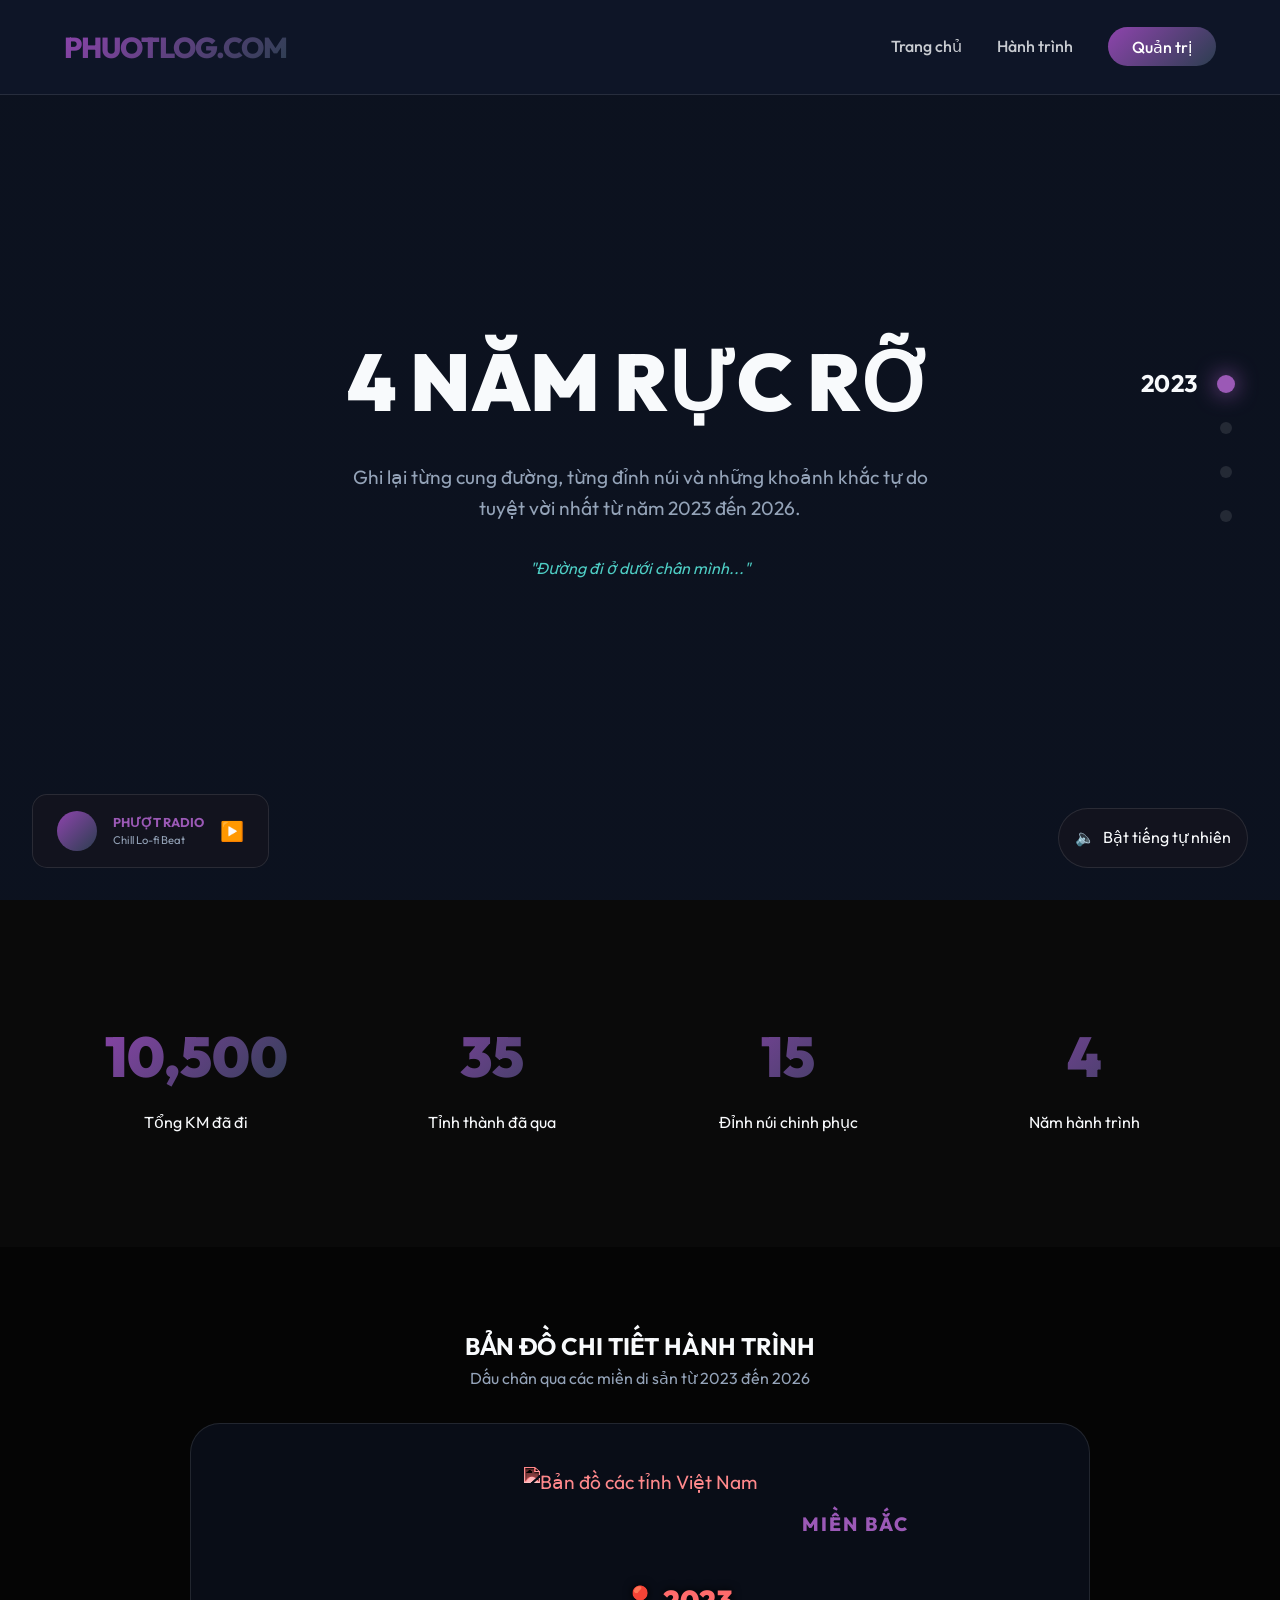
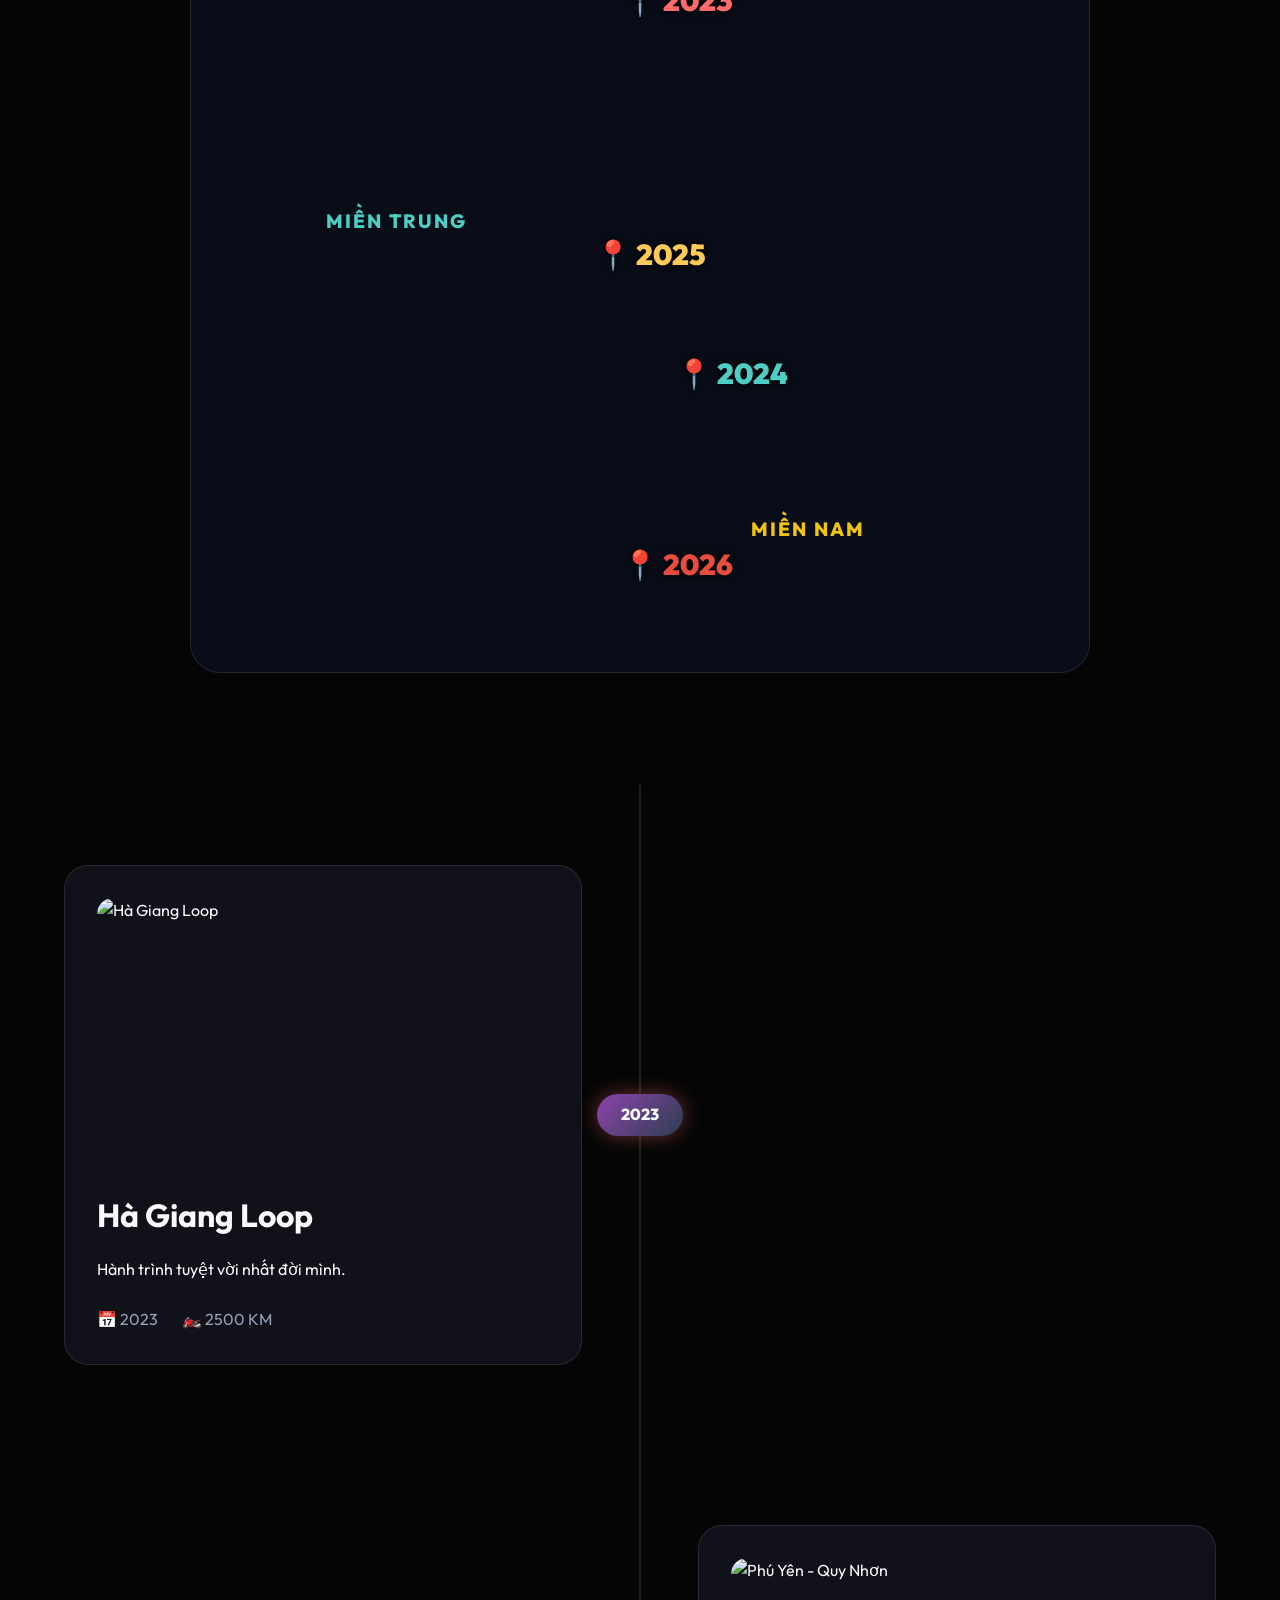
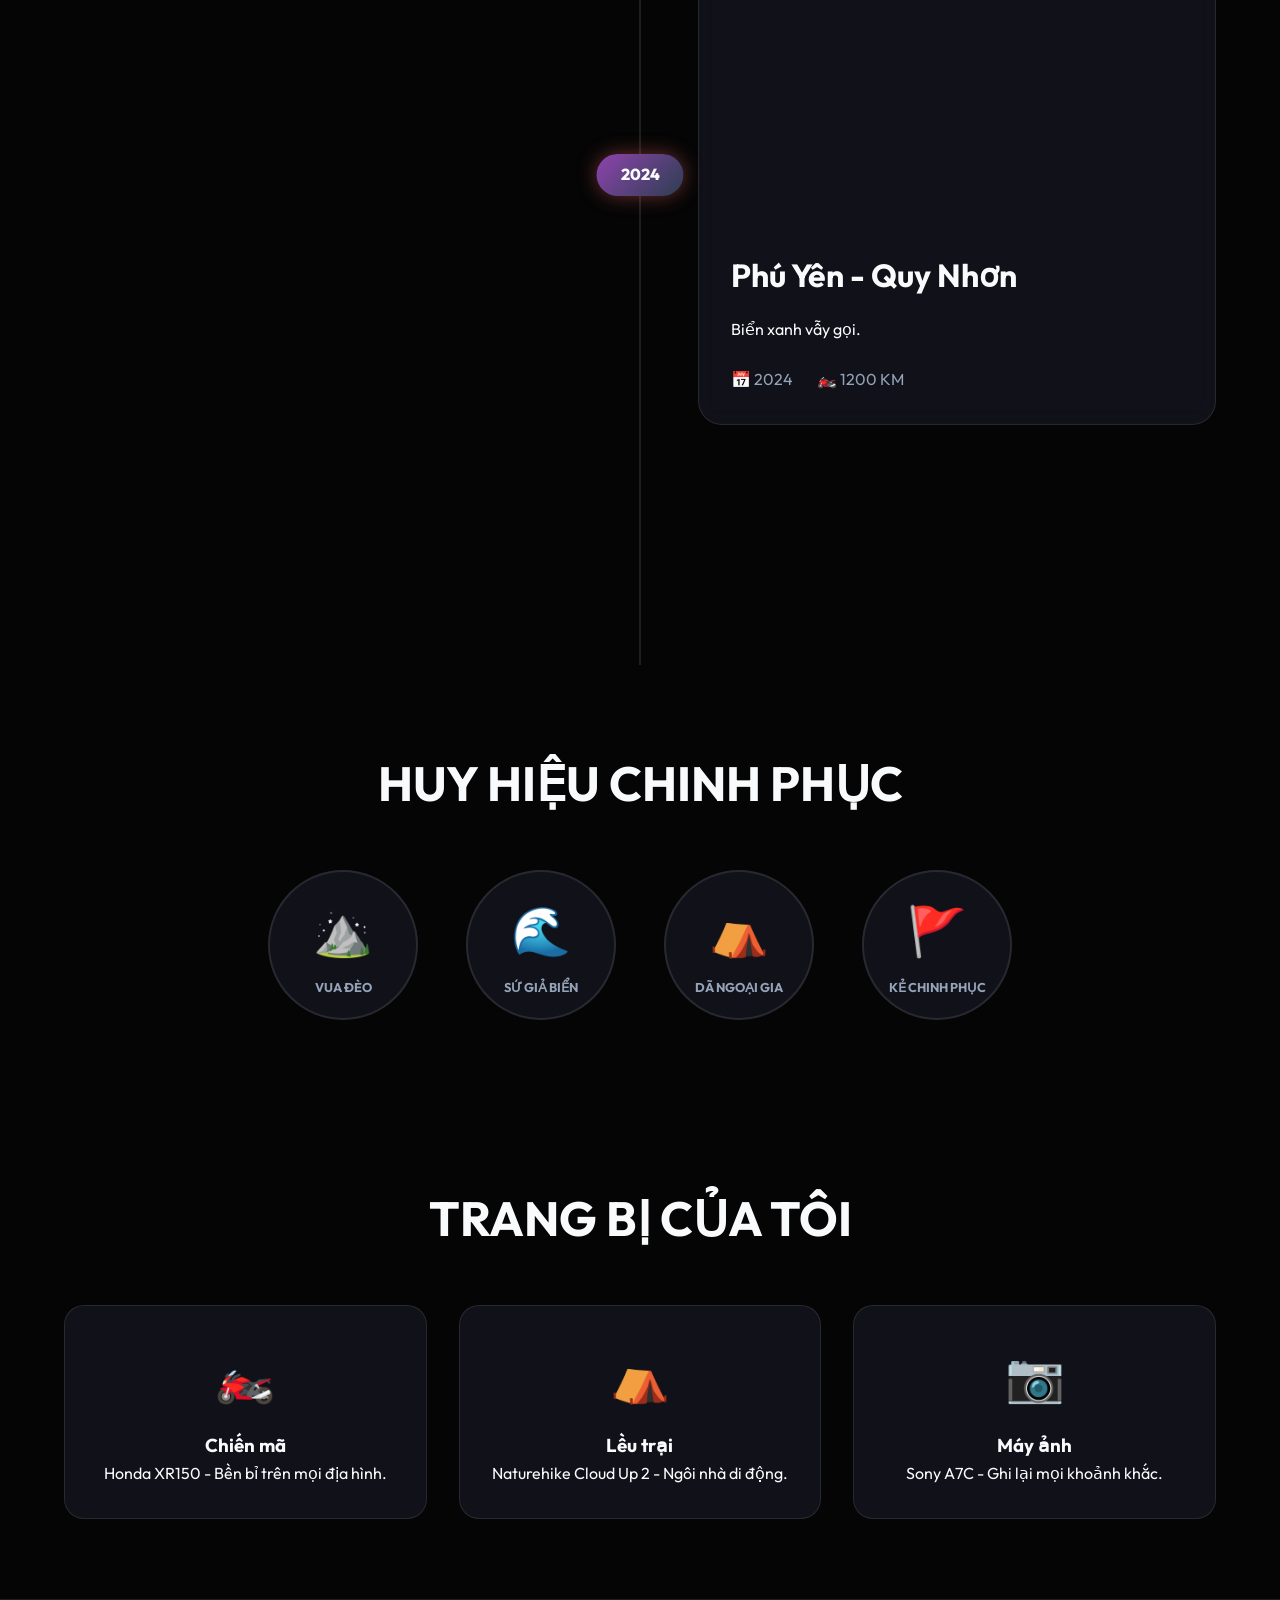
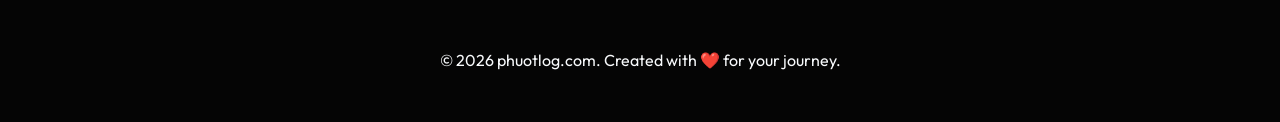
==== index.html @ 74c778be "Deploy phuotlog.com to GitHub Pages" ====
<!DOCTYPE html>
<html lang="vi">
<head>
    <meta charset="UTF-8">
    <meta name="viewport" content="width=device-width, initial-scale=1.0">
    <title>phuotlog.com | Hành Trình Tự Do</title>
    <link rel="preconnect" href="https://fonts.googleapis.com">
    <link rel="preconnect" href="https://fonts.gstatic.com" crossorigin>
    <link href="https://fonts.googleapis.com/css2?family=Outfit:wght@300;500;700;900&display=swap" rel="stylesheet">
    <link rel="stylesheet" href="style.css">
</head>
<body class="theme-day">

    <!-- Màn hình chờ khởi động -->
    <div id="loading-screen">
        <div class="loader-bike">🏍️</div>
        <div class="loading-text">ĐANG NỔ MÁY...</div>
    </div>

    <!-- Lightbox phóng to ảnh -->
    <div class="lightbox" id="lightbox">
        <img src="" alt="Full view">
    </div>

    <!-- Tên lửa về nhà -->
    <div id="scrollToTop" title="Về đầu trang">🚀</div>

    <nav>
        <div class="logo">PHUOTLOG.COM</div>
        <div class="nav-links">
            <a href="#home">Trang chủ</a>
            <a href="#timeline">Hành trình</a>
            <a href="admin.html" class="admin-btn">Quản trị</a>
        </div>
    </nav>

    <section class="hero" id="home">
        <h1>4 NĂM RỰC RỠ</h1>
        <p>Ghi lại từng cung đường, từng đỉnh núi và những khoảnh khắc tự do tuyệt vời nhất từ năm 2023 đến 2026.</p>
        <div id="typewriter"></div>
        <div id="quote-display" style="margin-top: 1rem;">"Đường đi ở dưới chân mình..."</div>
    </section>

    <!-- Thanh chỉ số năm bên cạnh -->
    <div class="year-indicator">
        <div class="year-dot active" data-year="2023" onclick="document.getElementById('year2023').scrollIntoView()"></div>
        <div class="year-dot" data-year="2024" onclick="document.getElementById('year2024').scrollIntoView()"></div>
        <div class="year-dot" data-year="2025" onclick="document.getElementById('year2025').scrollIntoView()"></div>
        <div class="year-dot" data-year="2026" onclick="document.getElementById('year2026').scrollIntoView()"></div>
    </div>

    <!-- Thống kê hành trình -->
    <section class="stats-grid">
        <div class="stat-item">
            <span class="stat-number" data-target="10500">0</span>
            <p>Tổng KM đã đi</p>
        </div>
        <div class="stat-item">
            <span class="stat-number" data-target="35">0</span>
            <p>Tỉnh thành đã qua</p>
        </div>
        <div class="stat-item">
            <span class="stat-number" data-target="15">0</span>
            <p>Đỉnh núi chinh phục</p>
        </div>
        <div class="stat-item">
            <span class="stat-number" data-target="4">0</span>
            <p>Năm hành trình</p>
        </div>
    </section>

    <section class="map-section">
        <h2>BẢN ĐỒ CHI TIẾT HÀNH TRÌNH</h2>
        <p style="color: var(--text-muted); margin-bottom: 2rem;">Dấu chân qua các miền di sản từ 2023 đến 2026</p>
        <div class="map-container" style="height: 850px; background: rgba(15, 23, 42, 0.5); display: flex; justify-content: center; align-items: center; border: 1px solid var(--glass-border); border-radius: 30px;">
            <div class="map-placeholder" style="width: 100%; height: 100%; position: relative; display: flex; justify-content: center; align-items: center;">
                <!-- Link bản đồ tĩnh cực kỳ ổn định hiển thị rõ các tỉnh -->
                <img src="https://raw.githubusercontent.com/highcharts/map-collection-dist/master/countries/vn/vn-all.svg" 
                     style="height: 90%; width: auto; filter: invert(1) brightness(1.5) sepia(1) hue-rotate(-50deg) saturate(3);" 
                     alt="Bản đồ các tỉnh Việt Nam">
                
                <!-- Nhãn vùng miền -->
                <div style="position: absolute; top: 10%; right: 20%; color: var(--primary-color); font-weight: 800; letter-spacing: 2px;">MIỀN BẮC</div>
                <div style="position: absolute; top: 45%; left: 15%; color: var(--secondary-color); font-weight: 800; letter-spacing: 2px;">MIỀN TRUNG</div>
                <div style="position: absolute; bottom: 15%; right: 25%; color: #f1c40f; font-weight: 800; letter-spacing: 2px;">MIỀN NAM</div>

                <!-- Các điểm đánh dấu hành trình (Gắn cố định lên ảnh tĩnh) -->
                <div style="position: absolute; top: 18%; left: 48%; color: #ff6b6b; font-size: 1.8rem; font-weight: 900; filter: drop-shadow(0 0 5px black);">📍 2023</div>
                <div style="position: absolute; top: 62%; left: 54%; color: #4ecdc4; font-size: 1.8rem; font-weight: 900; filter: drop-shadow(0 0 5px black);">📍 2024</div>
                <div style="position: absolute; top: 48%; left: 45%; color: #feca57; font-size: 1.8rem; font-weight: 900; filter: drop-shadow(0 0 5px black);">📍 2025</div>
                <div style="position: absolute; bottom: 10%; left: 48%; color: #e74c3c; font-size: 1.8rem; font-weight: 900; filter: drop-shadow(0 0 5px black);">📍 2026</div>
            </div>
        </div>
    </section>

    <section class="timeline-container" id="timeline">
        <!-- Dữ liệu sẽ được tự động đổ vào đây từ LocalStorage -->
    </section>

    <!-- Hệ thống huy hiệu -->
    <section class="achievements-section">
        <h2 style="font-size: 3rem;">HUY HIỆU CHINH PHỤC</h2>
        <div class="badge-grid">
            <div class="badge-item" title="Đã vượt qua đèo Mã Pí Lèng">
                <span class="badge-icon">⛰️</span>
                <span class="badge-name">VUA ĐÈO</span>
            </div>
            <div class="badge-item" title="Hơn 1000km dọc đường biển">
                <span class="badge-icon">🌊</span>
                <span class="badge-name">SỨ GIẢ BIỂN</span>
            </div>
            <div class="badge-item" title="Hơn 50 đêm ngủ lều">
                <span class="badge-icon">⛺</span>
                <span class="badge-name">DÃ NGOẠI GIA</span>
            </div>
            <div class="badge-item" title="Chinh phục 3 cực của Tổ quốc">
                <span class="badge-icon">🚩</span>
                <span class="badge-name">KẺ CHINH PHỤC</span>
            </div>
        </div>
    </section>

    <!-- Trình phát nhạc -->
    <div class="music-player">
        <div class="disc" id="musicDisc"></div>
        <div>
            <p style="font-size: 0.8rem; font-weight: 700; color: var(--primary-color);">PHƯỢT RADIO</p>
            <p id="trackName" style="font-size: 0.7rem; color: var(--text-muted);">Chill Lo-fi Beat</p>
        </div>
        <button id="playBtn" style="background: none; border: none; cursor: pointer; font-size: 1.2rem;">▶️</button>
    </div>
    <section class="gear-section">
        <h2 style="text-align: center; font-size: 3rem;">TRANG BỊ CỦA TÔI</h2>
        <div class="gear-grid">
            <div class="gear-item">
                <span class="gear-icon">🏍️</span>
                <h3>Chiến mã</h3>
                <p>Honda XR150 - Bền bỉ trên mọi địa hình.</p>
            </div>
            <div class="gear-item">
                <span class="gear-icon">⛺</span>
                <h3>Lều trại</h3>
                <p>Naturehike Cloud Up 2 - Ngôi nhà di động.</p>
            </div>
            <div class="gear-item">
                <span class="gear-icon">📷</span>
                <h3>Máy ảnh</h3>
                <p>Sony A7C - Ghi lại mọi khoảnh khắc.</p>
            </div>
        </div>
    </section>

    <div class="audio-toggle" id="audioToggle">
        <span id="audioIcon">🔈</span>
        <span id="audioText">Bật tiếng tự nhiên</span>
    </div>

    <footer style="padding: 3rem; text-align: center; border-top: 1px solid var(--glass-border);">
        <p>&copy; 2026 phuotlog.com. Created with ❤️ for your journey.</p>
    </footer>

    <script>
        document.addEventListener('DOMContentLoaded', () => {
            const timelineContainer = document.getElementById('timeline');
            const trips = JSON.parse(localStorage.getItem('myTrips')) || [
                { id: 1, name: "Hà Giang Loop", year: "2023", km: 2500, feel: "Hành trình tuyệt vời nhất đời mình.", image: "travel_2023_demo_1777135941537.png" },
                { id: 2, name: "Phú Yên - Quy Nhơn", year: "2024", km: 1200, feel: "Biển xanh vẫy gọi.", image: "travel_2024_demo_1777135960331.png" }
            ];

            // Hàm render timeline
            function renderTimeline() {
                timelineContainer.innerHTML = '';
                trips.sort((a, b) => a.year - b.year).forEach((trip, index) => {
                    const isEven = index % 2 !== 0;
                    const block = `
                        <div class="year-block" id="year${trip.year}" style="margin-bottom: 10rem; display: flex; ${isEven ? 'flex-direction: row-reverse;' : ''} align-items: center; justify-content: space-between; position: relative;">
                            <div class="year-label" style="position: absolute; left: 50%; transform: translateX(-50%); background: var(--accent-gradient); padding: 0.5rem 1.5rem; border-radius: 50px; font-weight: 800; z-index: 2; box-shadow: 0 0 20px rgba(255, 107, 107, 0.4);">${trip.year}</div>
                            <div class="content-card-wrapper">
                                <div class="content-card">
                                    <div class="card-front">
                                        <img src="${trip.image || 'https://images.unsplash.com/photo-1528127269322-539801943592?auto=format&fit=crop&w=800&q=80'}" alt="${trip.name}">
                                        <h2>${trip.name}</h2>
                                        <p>${trip.feel.substring(0, 100)}${trip.feel.length > 100 ? '...' : ''}</p>
                                        <div class="stats">
                                            <span>📅 ${trip.date || trip.year}</span>
                                            <span>🏍️ ${trip.km} KM</span>
                                        </div>
                                    </div>
                                    <div class="card-back">
                                        <h3>Kỷ Niệm ${trip.year}</h3>
                                        <p>"${trip.feel}"</p>
                                        <button class="admin-btn" style="margin-top: 1rem;" onclick="event.stopPropagation(); createHeart(event)">❤️ Thả tim</button>
                                    </div>
                                </div>
                            </div>
                            <div style="width: 45%;"></div>
                        </div>
                    `;
                    timelineContainer.innerHTML += block;
                });
            }

            renderTimeline();
        });
    </script>
    <script src="script.js"></script>
</body>
</html>
---- style.css ----
/* Base Styles & Variables */
:root {
    /* Day Theme (Default) */
    --primary-color: #ff6b6b;
    --secondary-color: #4ecdc4;
    --dark-bg: #0f172a;
    --card-bg: rgba(30, 41, 59, 0.7);
    --text-main: #f8fafc;
    --text-muted: #94a3b8;
    --accent-gradient: linear-gradient(135deg, #ff6b6b 0%, #feca57 100%);
    --glass-border: rgba(255, 255, 255, 0.1);
    --transition: all 0.4s cubic-bezier(0.4, 0, 0.2, 1);
}

/* Loading Screen */
#loading-screen {
    position: fixed;
    inset: 0;
    background: var(--dark-bg);
    display: flex;
    flex-direction: column;
    justify-content: center;
    align-items: center;
    z-index: 9999;
    transition: opacity 1s ease;
}

.loader-bike {
    font-size: 4rem;
    animation: bikeRide 2s infinite linear;
}

.loading-text {
    margin-top: 2rem;
    font-size: 1.5rem;
    font-weight: 700;
    letter-spacing: 2px;
    background: var(--accent-gradient);
    -webkit-background-clip: text;
    -webkit-text-fill-color: transparent;
}

@keyframes bikeRide {
    0% { transform: translateX(-100px); opacity: 0; }
    50% { transform: translateX(0); opacity: 1; }
    100% { transform: translateX(100px); opacity: 0; }
}

/* Lightbox */
.lightbox {
    position: fixed;
    inset: 0;
    background: rgba(0,0,0,0.9);
    backdrop-filter: blur(15px);
    display: none;
    justify-content: center;
    align-items: center;
    z-index: 10000;
    cursor: zoom-out;
}

.lightbox img {
    max-width: 90%;
    max-height: 80%;
    border-radius: 15px;
    box-shadow: 0 0 50px rgba(0,0,0,0.5);
    animation: zoomIn 0.3s ease;
}

@keyframes zoomIn {
    from { transform: scale(0.8); opacity: 0; }
    to { transform: scale(1); opacity: 1; }
}

/* Scroll to Top Rocket */
#scrollToTop {
    position: fixed;
    bottom: 7rem;
    right: 2.3rem;
    background: var(--accent-gradient);
    width: 50px;
    height: 50px;
    border-radius: 50%;
    display: none;
    justify-content: center;
    align-items: center;
    cursor: pointer;
    z-index: 1001;
    font-size: 1.5rem;
    box-shadow: 0 5px 15px rgba(255, 107, 107, 0.4);
    transition: var(--transition);
}

#scrollToTop:hover {
    transform: translateY(-10px) scale(1.1);
}

/* Cursor Particle */
.particle {
    position: fixed;
    width: 6px;
    height: 6px;
    background: var(--primary-color);
    border-radius: 50%;
    pointer-events: none;
    z-index: 9999;
    animation: fadeOut 0.8s ease-out forwards;
}

@keyframes fadeOut {
    to { opacity: 0; transform: scale(3); }
}

/* Sunset Theme Class */
.theme-sunset {
    --primary-color: #f39c12;
    --dark-bg: #2c3e50;
    --accent-gradient: linear-gradient(135deg, #e67e22 0%, #f1c40f 100%);
}

/* Night Theme Class */
.theme-night {
    --primary-color: #9b59b6;
    --dark-bg: #050505;
    --card-bg: rgba(20, 20, 30, 0.8);
    --accent-gradient: linear-gradient(135deg, #8e44ad 0%, #2c3e50 100%);
}

* {
    margin: 0;
    padding: 0;
    box-sizing: border-box;
    font-family: 'Outfit', sans-serif;
}

body {
    background-color: var(--dark-bg);
    color: var(--text-main);
    overflow-x: hidden;
    line-height: 1.6;
}

/* Header & Nav */
nav {
    position: fixed;
    top: 0;
    width: 100%;
    padding: 1.5rem 5%;
    display: flex;
    justify-content: space-between;
    align-items: center;
    z-index: 1000;
    background: rgba(15, 23, 42, 0.8);
    backdrop-filter: blur(10px);
    border-bottom: 1px solid var(--glass-border);
}

.logo {
    font-size: 1.8rem;
    font-weight: 800;
    background: var(--accent-gradient);
    -webkit-background-clip: text;
    -webkit-text-fill-color: transparent;
    letter-spacing: -1px;
}

.nav-links a {
    color: var(--text-main);
    text-decoration: none;
    margin-left: 2rem;
    font-weight: 500;
    transition: var(--transition);
    opacity: 0.8;
}

.nav-links a:hover {
    opacity: 1;
    color: var(--primary-color);
}

.admin-btn {
    background: var(--accent-gradient);
    padding: 0.6rem 1.5rem;
    border-radius: 50px;
    color: white !important;
    opacity: 1 !important;
}

/* Hero Section */
.hero {
    height: 100vh;
    display: flex;
    flex-direction: column;
    justify-content: center;
    align-items: center;
    text-align: center;
    background: linear-gradient(rgba(15, 23, 42, 0.7), rgba(15, 23, 42, 0.7)), 
                url('travel_hero_bg_1777135924169.png');
    background-size: cover;
    background-position: center;
    background-attachment: fixed;
}

.hero h1 {
    font-size: 5rem;
    margin-bottom: 1rem;
    font-weight: 900;
    animation: fadeInUp 1s ease;
}

.hero p {
    font-size: 1.2rem;
    color: var(--text-muted);
    max-width: 600px;
    animation: fadeInUp 1s ease 0.2s backwards;
}

/* Stats Section */
.stats-grid {
    display: grid;
    grid-template-columns: repeat(auto-fit, minmax(200px, 1fr));
    gap: 2rem;
    padding: 5rem 5%;
    background: rgba(255,255,255,0.02);
}

.stat-item {
    text-align: center;
    padding: 2rem;
}

.stat-number {
    display: block;
    font-size: 3.5rem;
    font-weight: 900;
    background: var(--accent-gradient);
    -webkit-background-clip: text;
    -webkit-text-fill-color: transparent;
    margin-bottom: 0.5rem;
}

/* Map Placeholder Styling */
.map-section {
    padding: 5rem 5%;
    text-align: center;
}

.map-container {
    width: 100%;
    max-width: 900px;
    height: 500px;
    margin: 2rem auto;
    background: var(--card-bg);
    border-radius: 30px;
    border: 1px solid var(--glass-border);
    display: flex;
    align-items: center;
    justify-content: center;
    position: relative;
    overflow: hidden;
}

.map-placeholder {
    font-size: 1.2rem;
    color: var(--text-muted);
}

/* Audio Control */
.audio-toggle {
    position: fixed;
    bottom: 2rem;
    right: 2rem;
    z-index: 1001;
    background: var(--card-bg);
    border: 1px solid var(--glass-border);
    backdrop-filter: blur(10px);
    padding: 1rem;
    border-radius: 50px;
    cursor: pointer;
    display: flex;
    align-items: center;
    gap: 0.5rem;
    transition: var(--transition);
}

.audio-toggle:hover {
    border-color: var(--primary-color);
}
.timeline-container {
    padding: 5rem 5%;
    position: relative;
}

.timeline-container::before {
    content: '';
    position: absolute;
    left: 50%;
    top: 0;
    width: 2px;
    height: 100%;
    background: var(--glass-border);
    transform: translateX(-50%);
}

/* 3D Flip Card */
.content-card-wrapper {
    perspective: 1000px;
    width: 45%;
}

.content-card {
    position: relative;
    width: 100%;
    min-height: 500px;
    transition: transform 0.8s cubic-bezier(0.4, 0, 0.2, 1);
    transform-style: preserve-3d;
    cursor: pointer;
    background: none;
    border: none;
    padding: 0;
}

.content-card-wrapper:hover .content-card {
    transform: rotateY(180deg);
}

.card-front, .card-back {
    position: absolute;
    width: 100%;
    height: 100%;
    backface-visibility: hidden;
    background: var(--card-bg);
    padding: 2rem;
    border-radius: 24px;
    border: 1px solid var(--glass-border);
    backdrop-filter: blur(12px);
    display: flex;
    flex-direction: column;
}

.card-back {
    transform: rotateY(180deg);
    justify-content: center;
    align-items: center;
    text-align: center;
    background: linear-gradient(rgba(15, 23, 42, 0.9), rgba(15, 23, 42, 0.9)), var(--accent-gradient);
}

.card-back h3 {
    font-size: 2rem;
    margin-bottom: 1rem;
}

/* Side Year Indicator */
.year-indicator {
    position: fixed;
    right: 3rem;
    top: 50%;
    transform: translateY(-50%);
    display: flex;
    flex-direction: column;
    gap: 2rem;
    z-index: 100;
}

.year-dot {
    width: 12px;
    height: 12px;
    background: var(--glass-border);
    border-radius: 50%;
    position: relative;
    cursor: pointer;
    transition: var(--transition);
}

.year-dot.active {
    background: var(--primary-color);
    box-shadow: 0 0 15px var(--primary-color);
    transform: scale(1.5);
}

.year-dot::after {
    content: attr(data-year);
    position: absolute;
    right: 25px;
    top: 50%;
    transform: translateY(-50%);
    opacity: 0;
    transition: var(--transition);
    font-weight: 700;
}

.year-dot:hover::after, .year-dot.active::after {
    opacity: 1;
}

/* Gear List Section */
.gear-section {
    padding: 5rem 5%;
}

.gear-grid {
    display: grid;
    grid-template-columns: repeat(auto-fit, minmax(250px, 1fr));
    gap: 2rem;
    margin-top: 3rem;
}

.gear-item {
    background: var(--card-bg);
    padding: 2rem;
    border-radius: 20px;
    text-align: center;
    border: 1px solid var(--glass-border);
    transition: var(--transition);
}

.gear-item:hover {
    border-color: var(--secondary-color);
    transform: translateY(-5px);
}

.gear-icon {
    font-size: 3rem;
    margin-bottom: 1rem;
    display: block;
}

/* Floating Hearts */
.heart {
    position: fixed;
    font-size: 1.5rem;
    pointer-events: none;
    z-index: 2000;
    animation: heartFly 2s linear forwards;
}

@keyframes heartFly {
    0% { transform: translateY(0) scale(1); opacity: 1; }
    100% { transform: translateY(-200px) scale(0.5); opacity: 0; }
}

/* Quotes Area */
#quote-display {
    margin-top: 2rem;
    font-style: italic;
    color: var(--secondary-color);
    min-height: 1.5em;
    animation: fadeInUp 1s ease;
}

.content-card img {
    width: 100%;
    height: 300px;
    object-fit: cover;
    border-radius: 16px;
    margin-bottom: 1.5rem;
}

.content-card h2 {
    font-size: 2rem;
    margin-bottom: 1rem;
}

.stats {
    display: flex;
    gap: 1.5rem;
    margin-top: 1.5rem;
    color: var(--text-muted);
}

/* Admin Styles */
.admin-container {
    padding-top: 100px;
    max-width: 1200px;
    margin: 0 auto;
}

.form-grid {
    display: grid;
    grid-template-columns: 1fr 1fr;
    gap: 2rem;
    background: var(--card-bg);
    padding: 3rem;
    border-radius: 24px;
    margin-bottom: 3rem;
}

.input-group {
    display: flex;
    flex-direction: column;
    gap: 0.5rem;
}

input, textarea, select {
    background: rgba(255, 255, 255, 0.05);
    border: 1px solid var(--glass-border);
    padding: 1rem;
    border-radius: 12px;
    color: white;
    font-size: 1rem;
}

/* Đảm bảo các tùy chọn trong dropdown hiển thị rõ trên mọi trình duyệt */
select option {
    background-color: #1e293b;
    color: white;
}


button.submit-btn {
    grid-column: span 2;
    background: var(--accent-gradient);
    color: white;
    padding: 1rem;
    border: none;
    border-radius: 12px;
    font-weight: 700;
    cursor: pointer;
    transition: var(--transition);
}

button.submit-btn:hover {
    transform: scale(1.02);
}

/* File Upload & Preview Styles */
.file-upload-wrapper {
    position: relative;
    width: 100%;
}

.file-upload-label {
    display: flex;
    flex-direction: column;
    align-items: center;
    justify-content: center;
    padding: 2rem;
    border: 2px dashed var(--glass-border);
    border-radius: 12px;
    cursor: pointer;
    transition: var(--transition);
    background: rgba(255, 255, 255, 0.02);
}

.file-upload-label:hover {
    border-color: var(--primary-color);
    background: rgba(255, 107, 107, 0.05);
}

.file-upload-label i {
    font-size: 2rem;
    margin-bottom: 0.5rem;
}

#imagePreview {
    margin-top: 1rem;
    width: 100%;
    max-height: 200px;
    object-fit: cover;
    border-radius: 12px;
    display: none;
    border: 1px solid var(--glass-border);
}

input[type="file"] {
    display: none;
}

/* Achievements */
.achievements-section {
    padding: 5rem 5%;
    text-align: center;
}

.badge-grid {
    display: flex;
    justify-content: center;
    gap: 3rem;
    flex-wrap: wrap;
    margin-top: 3rem;
}

.badge-item {
    width: 150px;
    height: 150px;
    background: var(--card-bg);
    border-radius: 50%;
    border: 2px solid var(--glass-border);
    display: flex;
    flex-direction: column;
    justify-content: center;
    align-items: center;
    transition: var(--transition);
    position: relative;
    cursor: help;
}

.badge-item:hover {
    border-color: #f1c40f;
    box-shadow: 0 0 30px rgba(241, 196, 15, 0.3);
    transform: rotate(15deg) scale(1.1);
}

.badge-icon {
    font-size: 3rem;
    margin-bottom: 0.5rem;
}

.badge-name {
    font-size: 0.8rem;
    font-weight: 700;
    color: var(--text-muted);
}

/* Typewriter */
#typewriter {
    font-size: 1.5rem;
    color: var(--secondary-color);
    font-weight: 500;
    margin-top: 1rem;
    border-right: 3px solid var(--primary-color);
    width: fit-content;
    white-space: nowrap;
    overflow: hidden;
    animation: blink 0.7s infinite;
}

@keyframes blink {
    50% { border-color: transparent; }
}

/* Music Player */
.music-player {
    position: fixed;
    bottom: 2rem;
    left: 2rem;
    z-index: 1001;
    background: var(--card-bg);
    padding: 1rem 1.5rem;
    border-radius: 15px;
    border: 1px solid var(--glass-border);
    display: flex;
    align-items: center;
    gap: 1rem;
    backdrop-filter: blur(10px);
}

.disc {
    width: 40px;
    height: 40px;
    background: var(--accent-gradient);
    border-radius: 50%;
    animation: rotate 3s linear infinite;
    animation-play-state: paused;
}

.disc.playing {
    animation-play-state: running;
}

@keyframes rotate {
    from { transform: rotate(0deg); }
    to { transform: rotate(360deg); }
}

/* Fireworks (Easter Egg) */
.firework {
    position: fixed;
    width: 5px;
    height: 5px;
    border-radius: 50%;
    z-index: 9999;
    pointer-events: none;
    animation: explode 1s ease-out forwards;
}

@keyframes explode {
    to { transform: scale(20); opacity: 0; }
}
@keyframes fadeInUp {
    from { opacity: 0; transform: translateY(30px); }
    to { opacity: 1; transform: translateY(0); }
}

@media (max-width: 768px) {
    .timeline-container::before { left: 20px; }
    .year-block, .year-block:nth-child(even) { flex-direction: column; align-items: flex-start; padding-left: 50px; }
    .content-card { width: 100%; }
    .year-label { left: 20px; transform: none; }
    .hero h1 { font-size: 3rem; }
}
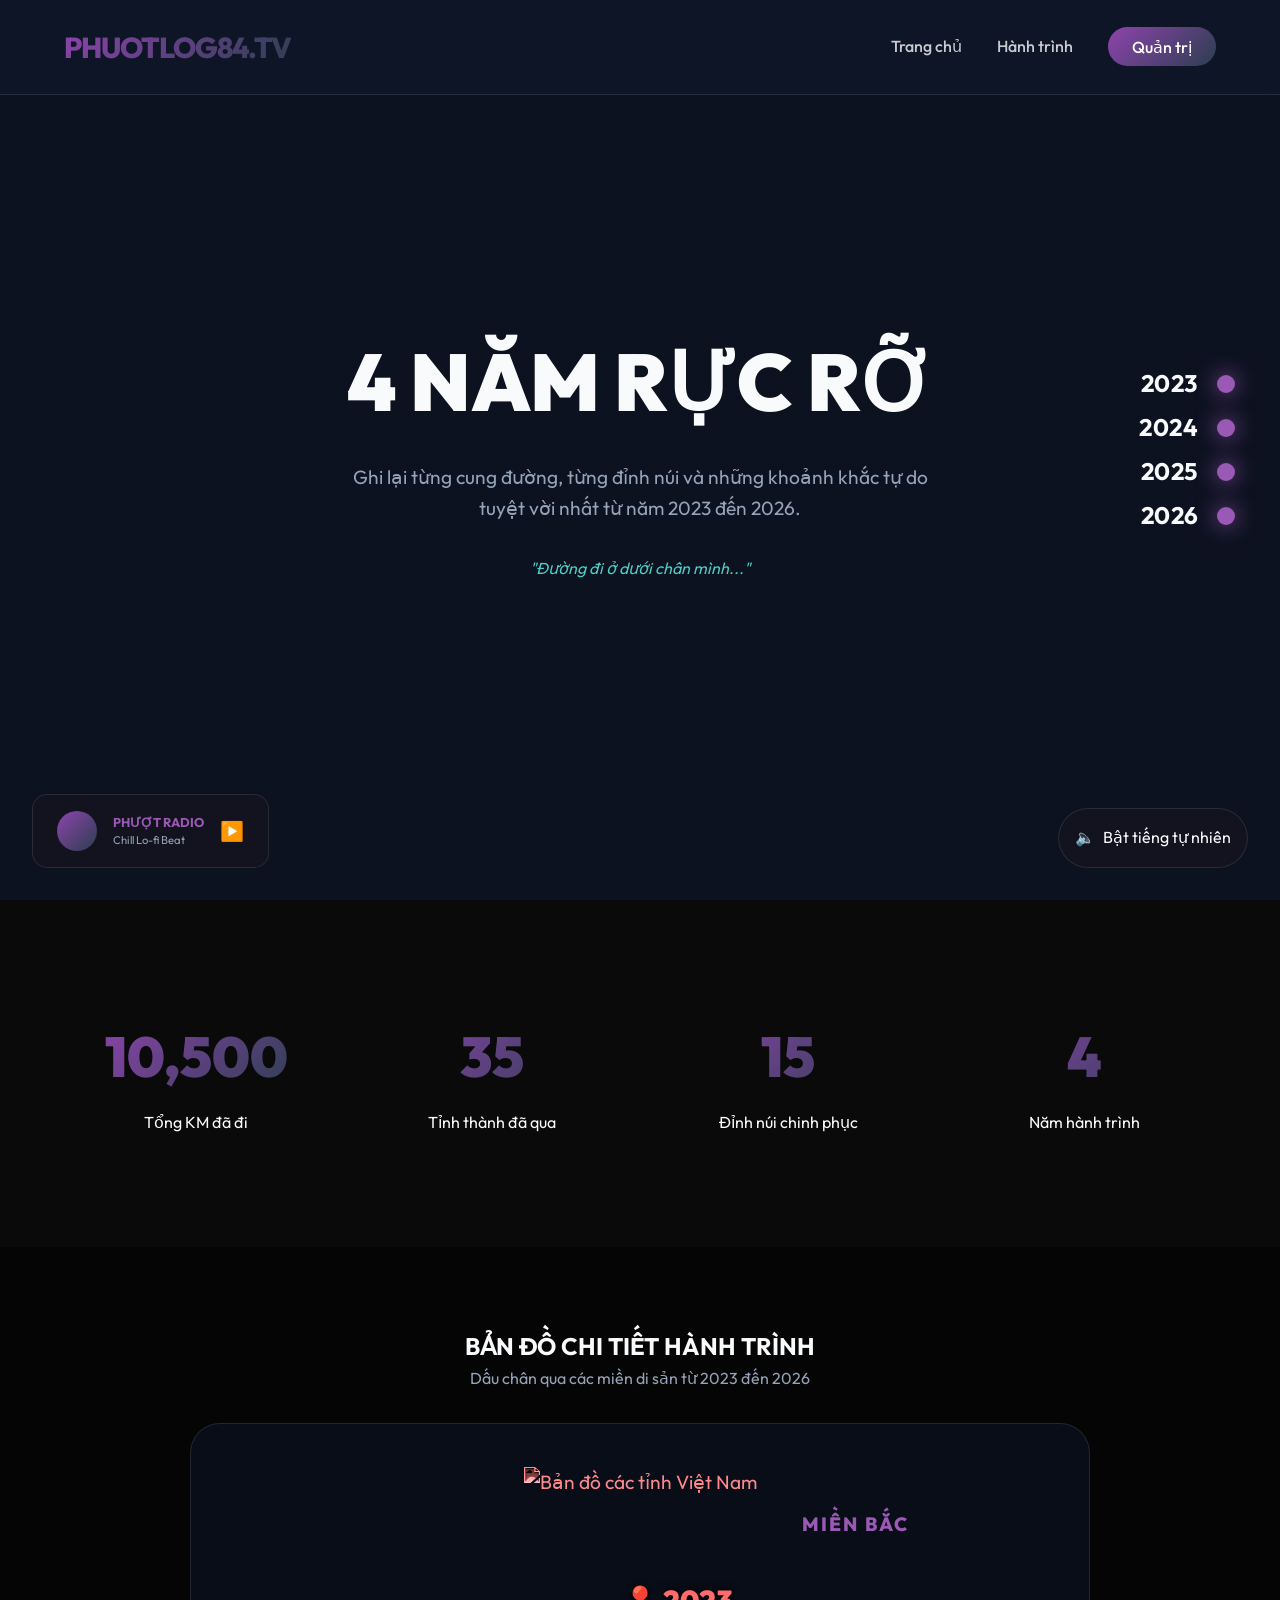
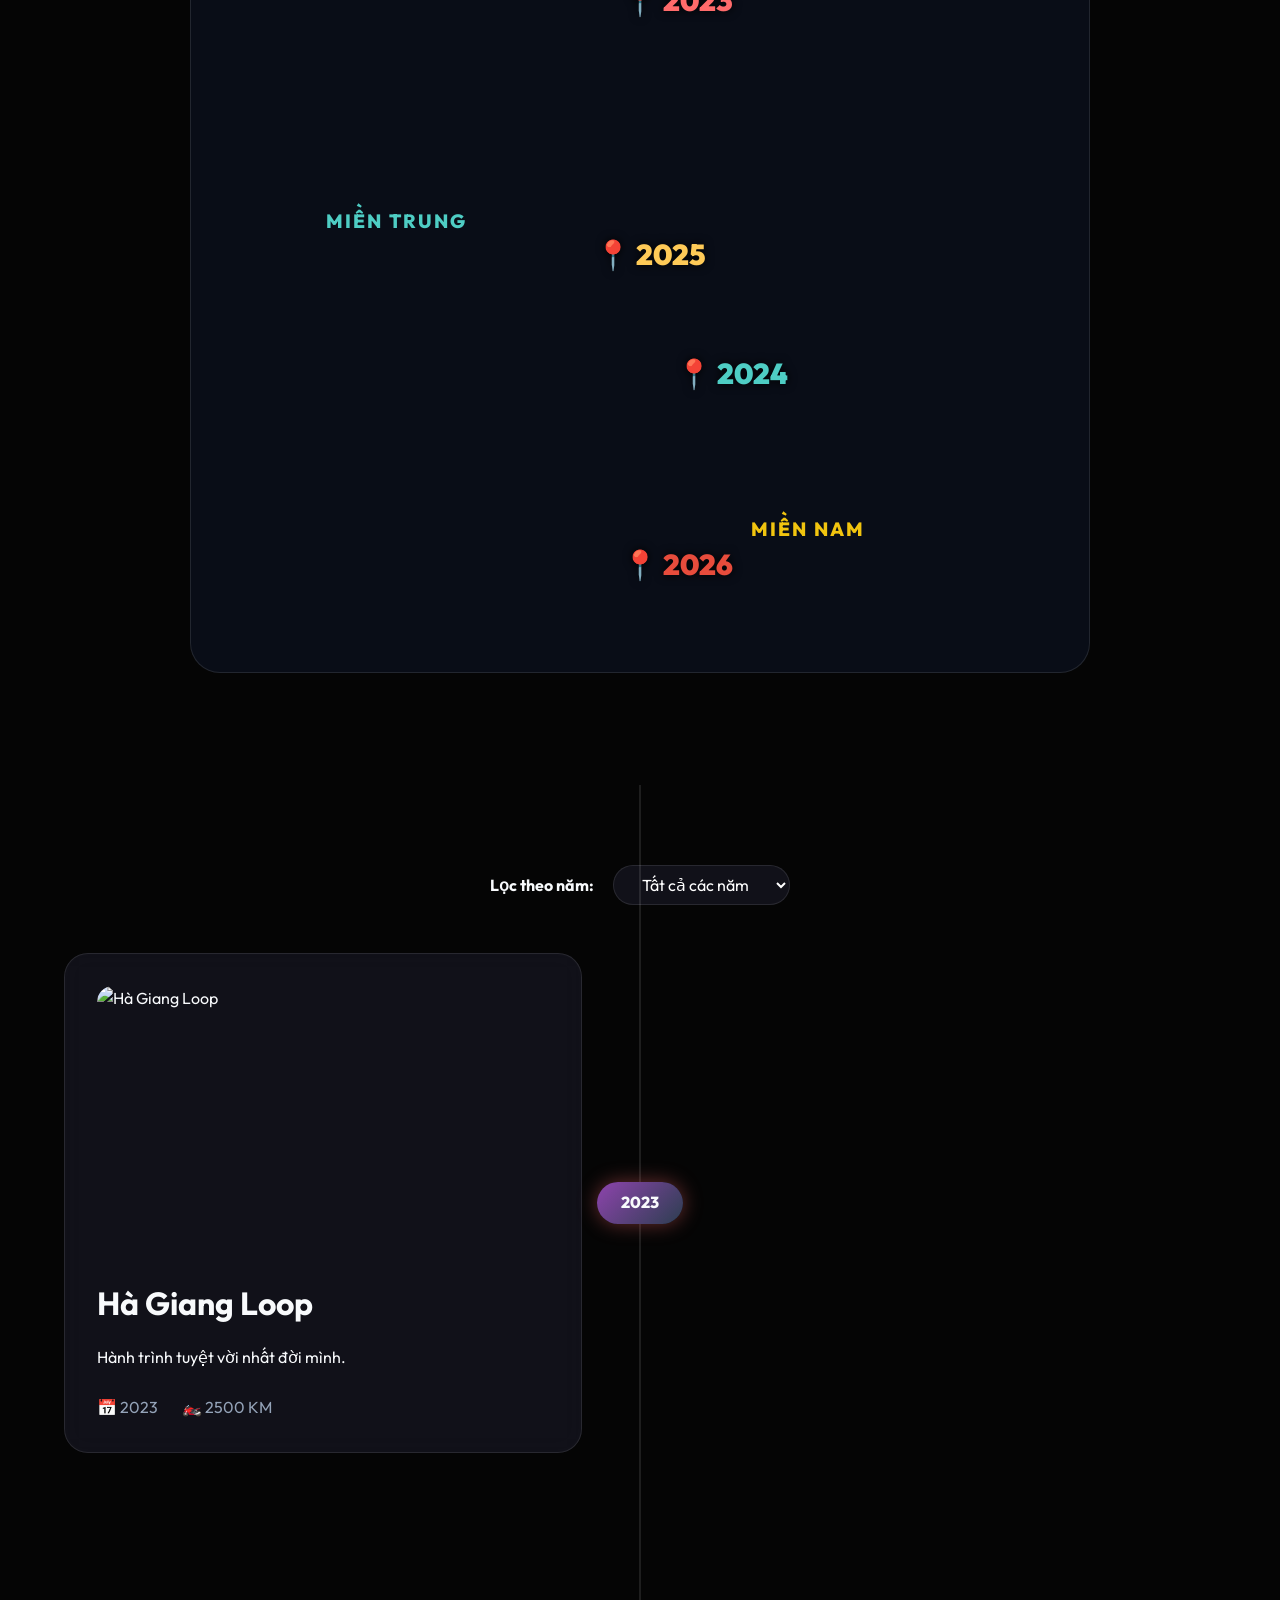
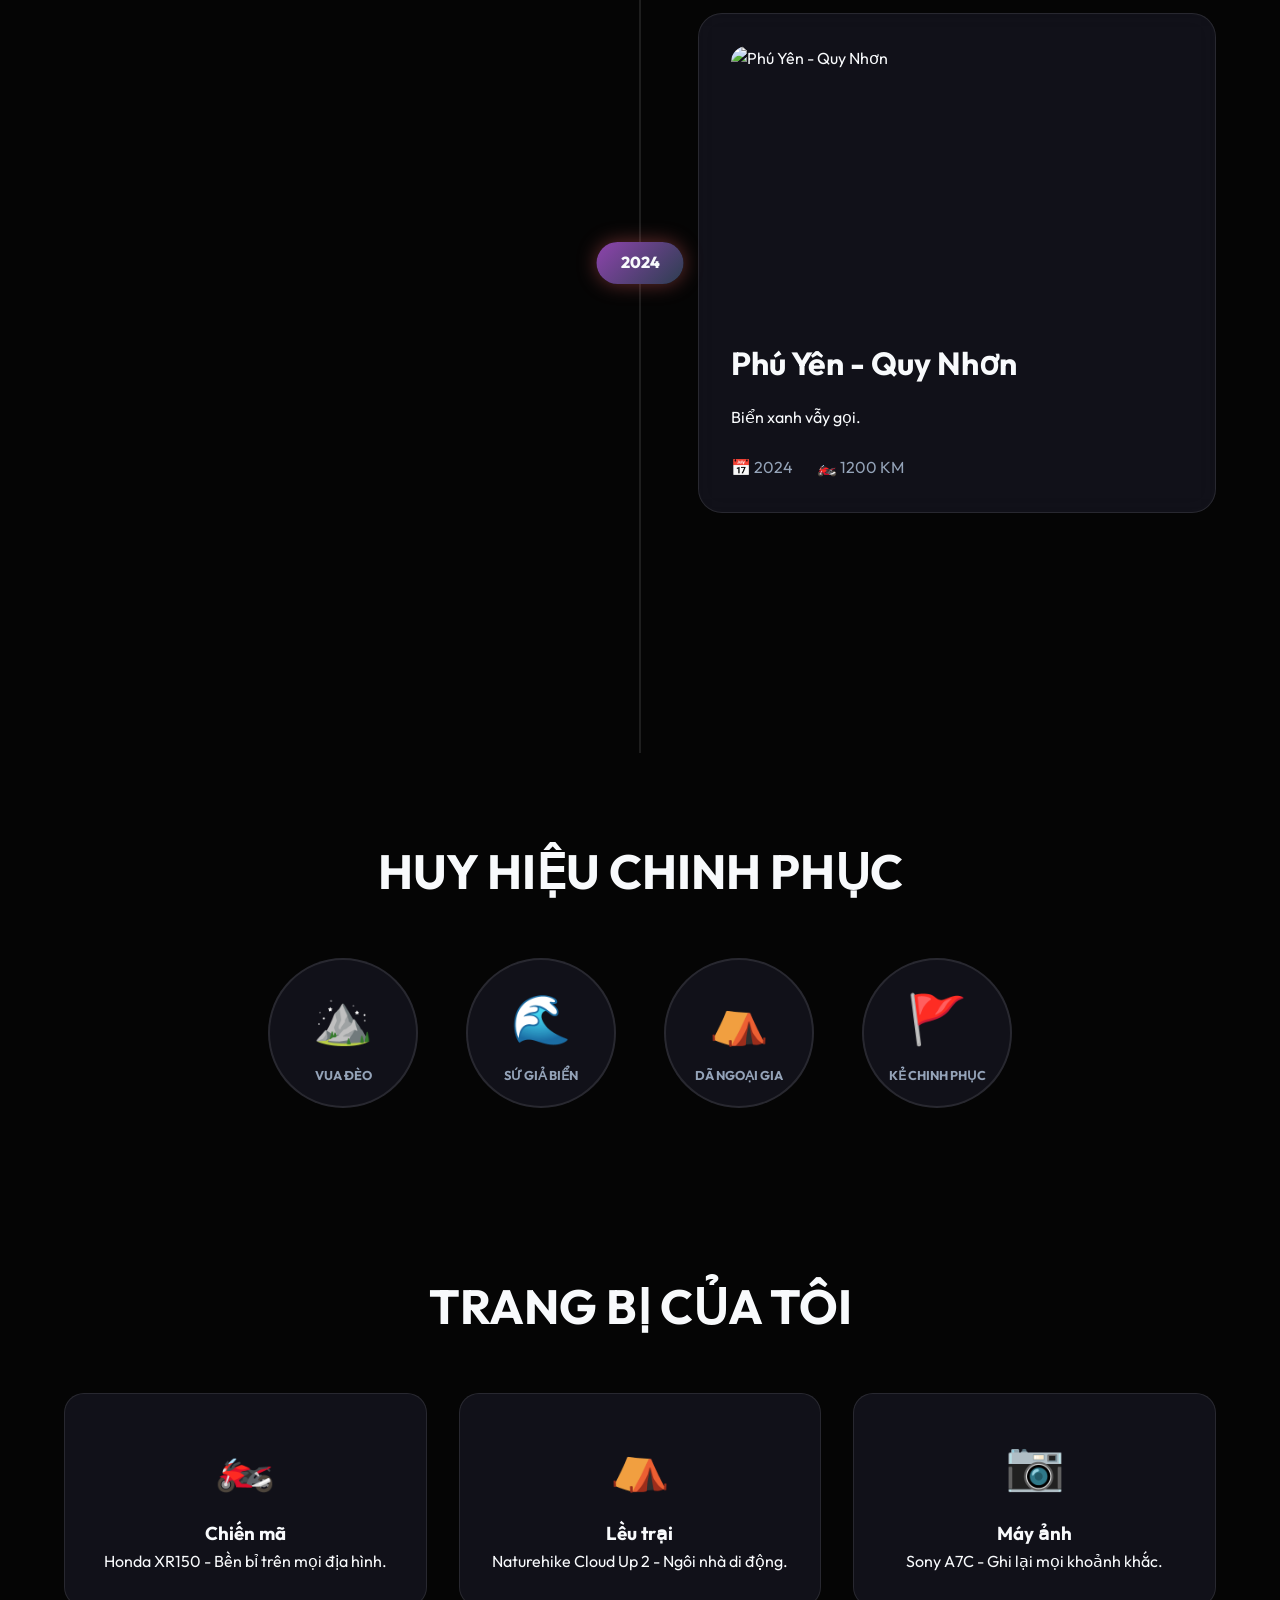
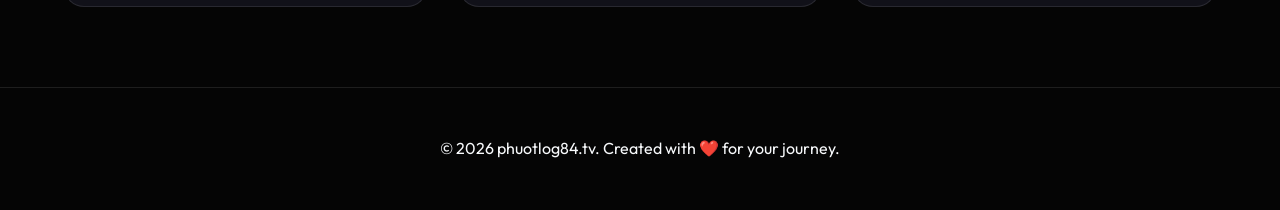
==== commit 71bed0e1: "Update backup, year filter, and comments" ====
--- a/index.html
+++ b/index.html
@@ -3,7 +3,7 @@
 <head>
     <meta charset="UTF-8">
     <meta name="viewport" content="width=device-width, initial-scale=1.0">
-    <title>phuotlog.com | Hành Trình Tự Do</title>
+    <title>phuotlog84.tv | Hành Trình Tự Do</title>
     <link rel="preconnect" href="https://fonts.googleapis.com">
     <link rel="preconnect" href="https://fonts.gstatic.com" crossorigin>
     <link href="https://fonts.googleapis.com/css2?family=Outfit:wght@300;500;700;900&display=swap" rel="stylesheet">
@@ -26,7 +26,7 @@
     <div id="scrollToTop" title="Về đầu trang">🚀</div>
 
     <nav>
-        <div class="logo">PHUOTLOG.COM</div>
+        <div class="logo">PHUOTLOG84.TV</div>
         <div class="nav-links">
             <a href="#home">Trang chủ</a>
             <a href="#timeline">Hành trình</a>
@@ -94,7 +94,19 @@
     </section>
 
     <section class="timeline-container" id="timeline">
-        <!-- Dữ liệu sẽ được tự động đổ vào đây từ LocalStorage -->
+        <div style="text-align: center; margin-bottom: 3rem;">
+            <label style="margin-right: 1rem; font-weight: 700;">Lọc theo năm:</label>
+            <select id="yearFilter" style="background: var(--card-bg); color: white; border: 1px solid var(--glass-border); padding: 0.5rem 1.5rem; border-radius: 50px; cursor: pointer;">
+                <option value="all">Tất cả các năm</option>
+                <option value="2023">2023</option>
+                <option value="2024">2024</option>
+                <option value="2025">2025</option>
+                <option value="2026">2026</option>
+            </select>
+        </div>
+        <div id="timeline-content">
+            <!-- Dữ liệu sẽ được tự động đổ vào đây từ LocalStorage -->
+        </div>
     </section>
 
     <!-- Hệ thống huy hiệu -->
@@ -156,21 +168,29 @@
     </div>
 
     <footer style="padding: 3rem; text-align: center; border-top: 1px solid var(--glass-border);">
-        <p>&copy; 2026 phuotlog.com. Created with ❤️ for your journey.</p>
+        <p>&copy; 2026 phuotlog84.tv. Created with ❤️ for your journey.</p>
     </footer>
 
     <script>
         document.addEventListener('DOMContentLoaded', () => {
-            const timelineContainer = document.getElementById('timeline');
-            const trips = JSON.parse(localStorage.getItem('myTrips')) || [
-                { id: 1, name: "Hà Giang Loop", year: "2023", km: 2500, feel: "Hành trình tuyệt vời nhất đời mình.", image: "travel_2023_demo_1777135941537.png" },
-                { id: 2, name: "Phú Yên - Quy Nhơn", year: "2024", km: 1200, feel: "Biển xanh vẫy gọi.", image: "travel_2024_demo_1777135960331.png" }
+            const timelineContent = document.getElementById('timeline-content');
+            const yearFilter = document.getElementById('yearFilter');
+            let trips = JSON.parse(localStorage.getItem('myTrips')) || [
+                { id: 1, name: "Hà Giang Loop", year: "2023", km: 2500, feel: "Hành trình tuyệt vời nhất đời mình.", image: "travel_2023_demo_1777135941537.png", comments: [] },
+                { id: 2, name: "Phú Yên - Quy Nhơn", year: "2024", km: 1200, feel: "Biển xanh vẫy gọi.", image: "travel_2024_demo_1777135960331.png", comments: [] }
             ];
 
             // Hàm render timeline
-            function renderTimeline() {
-                timelineContainer.innerHTML = '';
-                trips.sort((a, b) => a.year - b.year).forEach((trip, index) => {
+            function renderTimeline(filterYear = 'all') {
+                timelineContent.innerHTML = '';
+                const filteredTrips = filterYear === 'all' ? trips : trips.filter(t => t.year == filterYear);
+                
+                if (filteredTrips.length === 0) {
+                    timelineContent.innerHTML = `<p style="text-align:center; padding: 5rem; color: var(--text-muted);">Chưa có chuyến đi nào trong năm ${filterYear}.</p>`;
+                    return;
+                }
+
+                filteredTrips.sort((a, b) => a.year - b.year).forEach((trip, index) => {
                     const isEven = index % 2 !== 0;
                     const block = `
                         <div class="year-block" id="year${trip.year}" style="margin-bottom: 10rem; display: flex; ${isEven ? 'flex-direction: row-reverse;' : ''} align-items: center; justify-content: space-between; position: relative;">
@@ -188,7 +208,20 @@
                                     </div>
                                     <div class="card-back">
                                         <h3>Kỷ Niệm ${trip.year}</h3>
-                                        <p>"${trip.feel}"</p>
+                                        <p style="margin-bottom: 1rem; font-style: italic;">"${trip.feel}"</p>
+                                        
+                                        <!-- Phần bình luận -->
+                                        <div class="comment-section" style="text-align: left; background: rgba(0,0,0,0.2); padding: 1rem; border-radius: 12px; width: 100%; max-height: 200px; overflow-y: auto;">
+                                            <p style="font-weight: 700; font-size: 0.8rem; margin-bottom: 0.5rem; color: var(--secondary-color);">BÌNH LUẬN / GHI CHÚ:</p>
+                                            <div id="comments-${trip.id}">
+                                                ${(trip.comments || []).map(c => `<p style="font-size: 0.75rem; border-bottom: 1px solid rgba(255,255,255,0.05); padding: 0.3rem 0;">💬 ${c}</p>`).join('')}
+                                            </div>
+                                            <div style="display: flex; gap: 5px; margin-top: 1rem;">
+                                                <input type="text" id="input-${trip.id}" placeholder="Viết gì đó..." style="flex: 1; padding: 0.5rem; font-size: 0.7rem; background: rgba(255,255,255,0.1); border: none; border-radius: 4px; color: white;">
+                                                <button onclick="event.stopPropagation(); addComment(${trip.id})" style="background: var(--secondary-color); border: none; color: white; padding: 0 0.5rem; border-radius: 4px; font-size: 0.7rem; cursor: pointer;">Gửi</button>
+                                            </div>
+                                        </div>
+
                                         <button class="admin-btn" style="margin-top: 1rem;" onclick="event.stopPropagation(); createHeart(event)">❤️ Thả tim</button>
                                     </div>
                                 </div>
@@ -196,8 +229,27 @@
                             <div style="width: 45%;"></div>
                         </div>
                     `;
-                    timelineContainer.innerHTML += block;
+                    timelineContent.innerHTML += block;
                 });
+            }
+
+            // Xử lý bộ lọc
+            yearFilter.addEventListener('change', (e) => {
+                renderTimeline(e.target.value);
+            });
+
+            // Hàm thêm bình luận
+            window.addComment = function(id) {
+                const input = document.getElementById(`input-${id}`);
+                const commentText = input.value.trim();
+                if (commentText) {
+                    const trip = trips.find(t => t.id === id);
+                    if (!trip.comments) trip.comments = [];
+                    trip.comments.push(commentText);
+                    localStorage.setItem('myTrips', JSON.stringify(trips));
+                    input.value = '';
+                    renderTimeline(yearFilter.value);
+                }
             }
 
             renderTimeline();
--- a/style.css
+++ b/style.css
@@ -683,10 +683,78 @@
     to { opacity: 1; transform: translateY(0); }
 }
 
+/* --- Tối ưu hóa Responsive (Mobile & Tablet) --- */
+
+/* Tablet & Mobile nhỏ hơn 1024px */
+@media (max-width: 1024px) {
+    .content-card-wrapper { width: 48%; }
+    .hero h1 { font-size: 4rem; }
+}
+
+/* Mobile nhỏ hơn 768px */
 @media (max-width: 768px) {
-    .timeline-container::before { left: 20px; }
-    .year-block, .year-block:nth-child(even) { flex-direction: column; align-items: flex-start; padding-left: 50px; }
-    .content-card { width: 100%; }
-    .year-label { left: 20px; transform: none; }
-    .hero h1 { font-size: 3rem; }
-}
+    /* Header & Nav */
+    nav { padding: 1rem 5%; }
+    .logo { font-size: 1.4rem; }
+    .nav-links a { margin-left: 1rem; font-size: 0.9rem; }
+    
+    /* Hero Section */
+    .hero { height: 80vh; background-attachment: scroll; } /* Tắt fixed background trên mobile để mượt hơn */
+    .hero h1 { font-size: 2.8rem; }
+    .hero p { font-size: 1rem; padding: 0 1rem; }
+
+    /* Stats Grid */
+    .stats-grid { grid-template-columns: 1fr 1fr; gap: 1rem; padding: 3rem 5%; }
+    .stat-number { font-size: 2.5rem; }
+
+    /* Map Section */
+    .map-container { height: 400px; border-radius: 15px; }
+    .map-placeholder img { height: 100%; width: auto; }
+
+    /* Timeline */
+    .timeline-container { padding-left: 1.5rem; padding-right: 1.5rem; }
+    .timeline-container::before { left: 30px; }
+    
+    .year-block, .year-block:nth-child(even) { 
+        flex-direction: column !important; 
+        align-items: flex-start !important; 
+        margin-bottom: 5rem !important;
+        padding-left: 45px;
+    }
+    
+    .content-card-wrapper { width: 100%; }
+    .content-card { min-height: auto; }
+    .content-card img { height: 200px; }
+    
+    .year-label { 
+        left: 30px !important; 
+        transform: translateX(-50%) !important; 
+        font-size: 0.8rem;
+        padding: 0.3rem 1rem;
+    }
+
+    /* Side Year Indicator (Ẩn trên mobile để đỡ rối) */
+    .year-indicator { display: none; }
+
+    /* Badges */
+    .badge-grid { gap: 1.5rem; }
+    .badge-item { width: 110px; height: 110px; }
+    .badge-icon { font-size: 2rem; }
+
+    /* Music Player & Audio Toggle */
+    .music-player { bottom: 1rem; left: 1rem; padding: 0.5rem 1rem; }
+    .audio-toggle { bottom: 1rem; right: 1rem; padding: 0.7rem; }
+    #audioText { display: none; } /* Chỉ hiện icon trên mobile */
+    
+    /* Admin Form */
+    .form-grid { grid-template-columns: 1fr; padding: 1.5rem; }
+    button.submit-btn { grid-column: span 1; }
+}
+
+/* Điện thoại cực nhỏ (iPhone SE, v.v.) */
+@media (max-width: 400px) {
+    .hero h1 { font-size: 2.2rem; }
+    .stats-grid { grid-template-columns: 1fr; }
+    .nav-links { display: none; } /* Ẩn menu chữ, có thể thêm menu burger sau */
+}
+
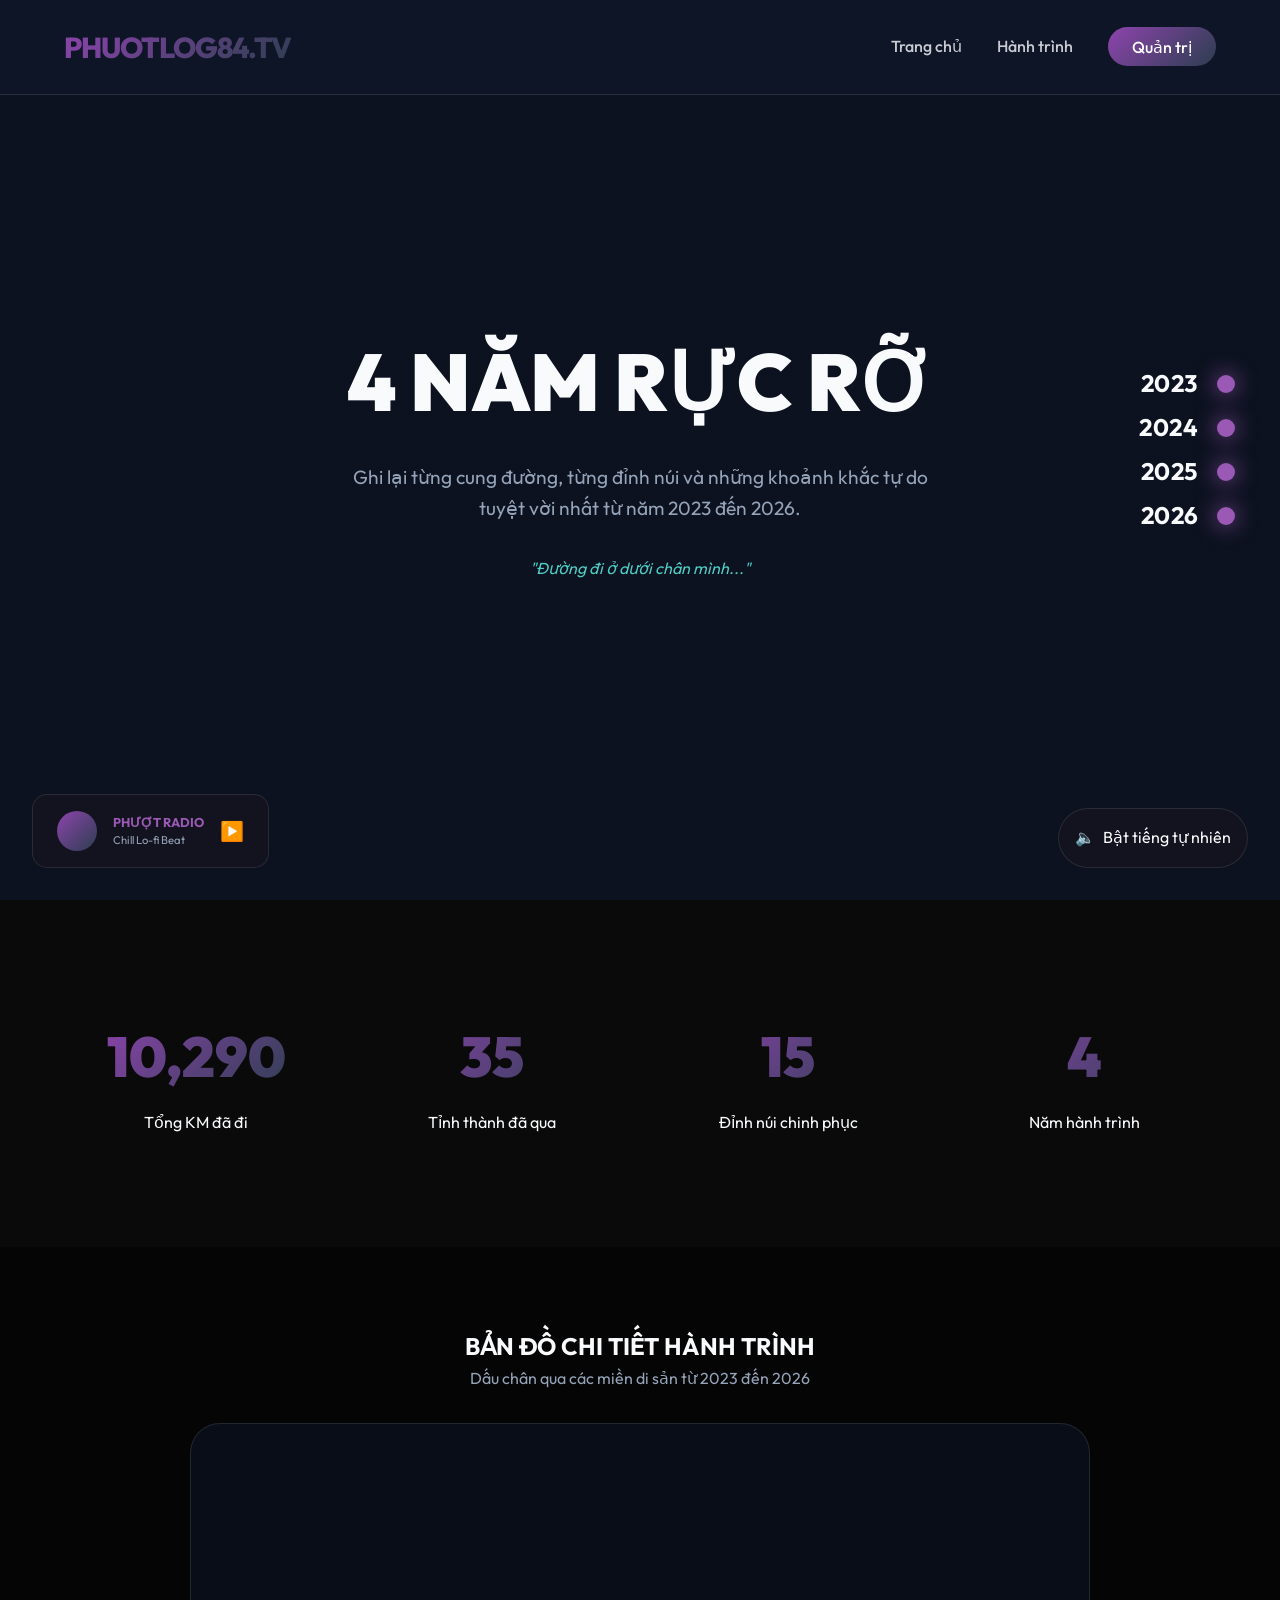
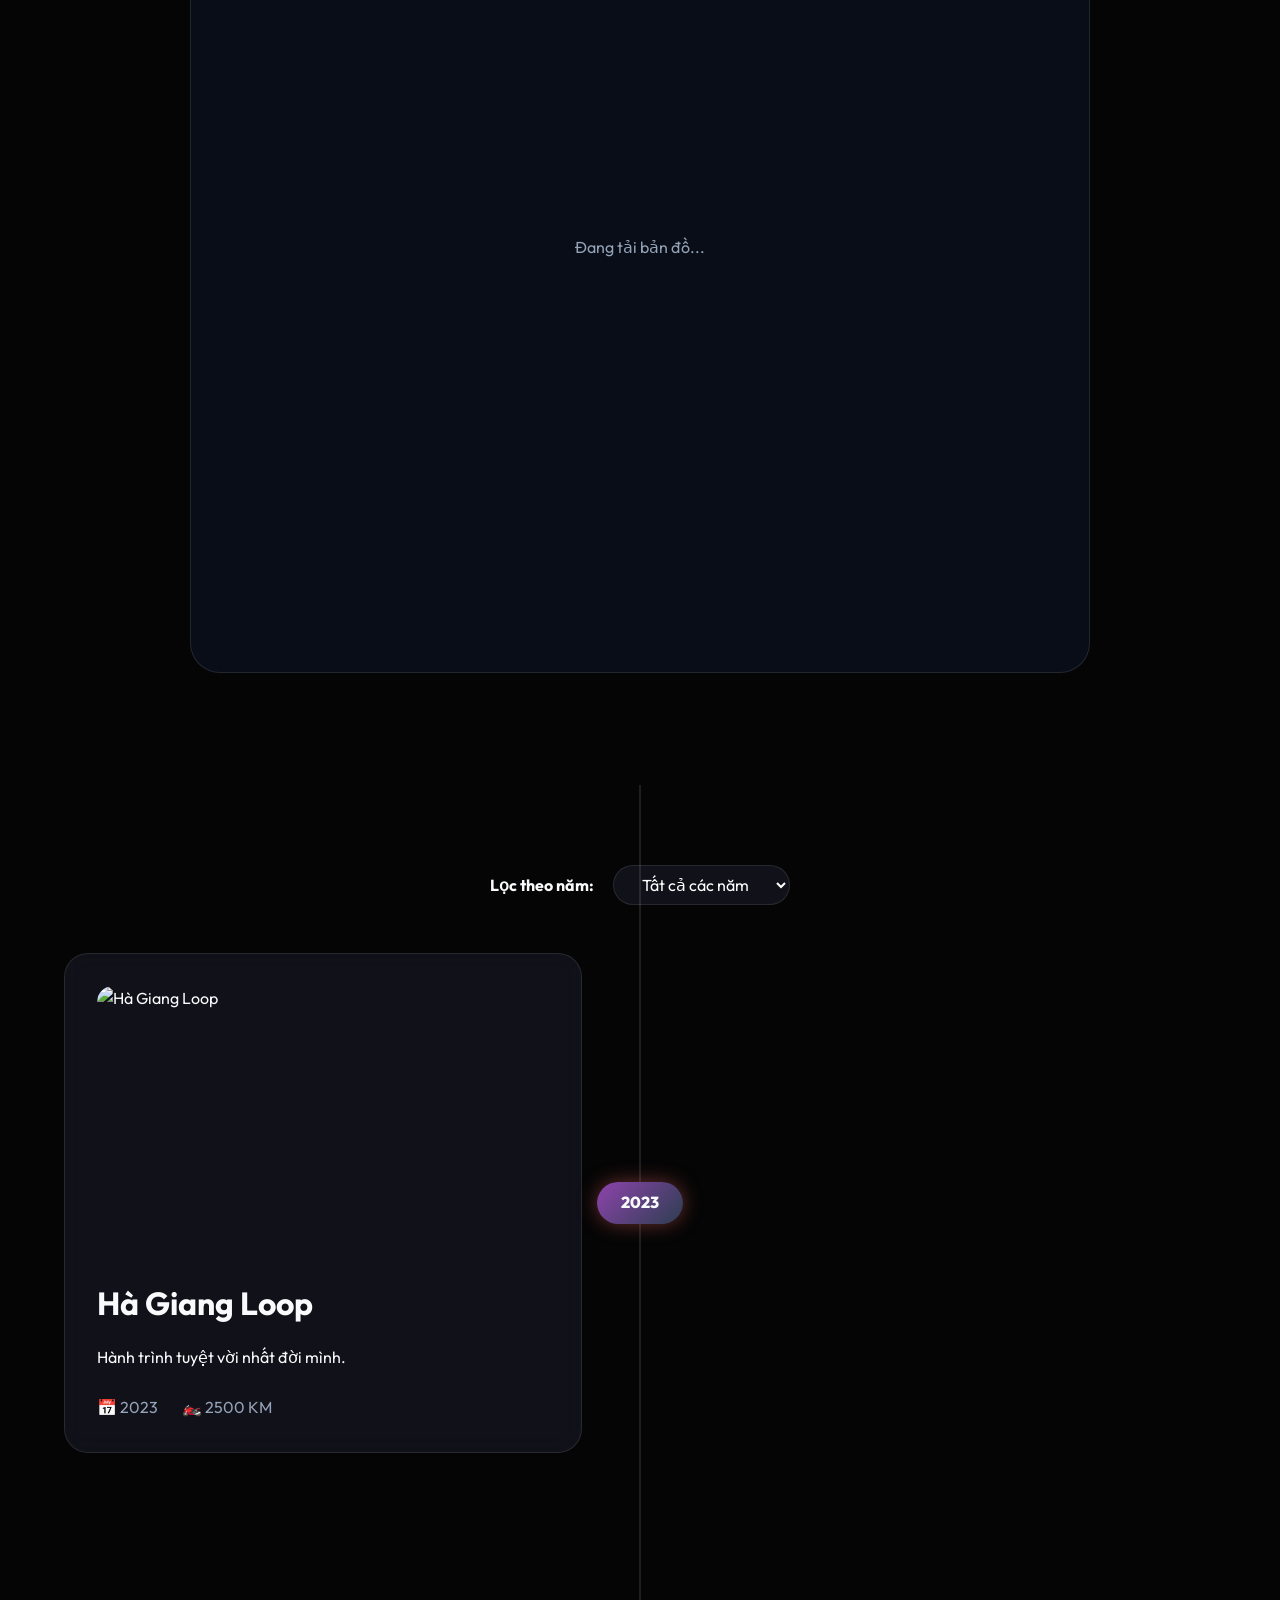
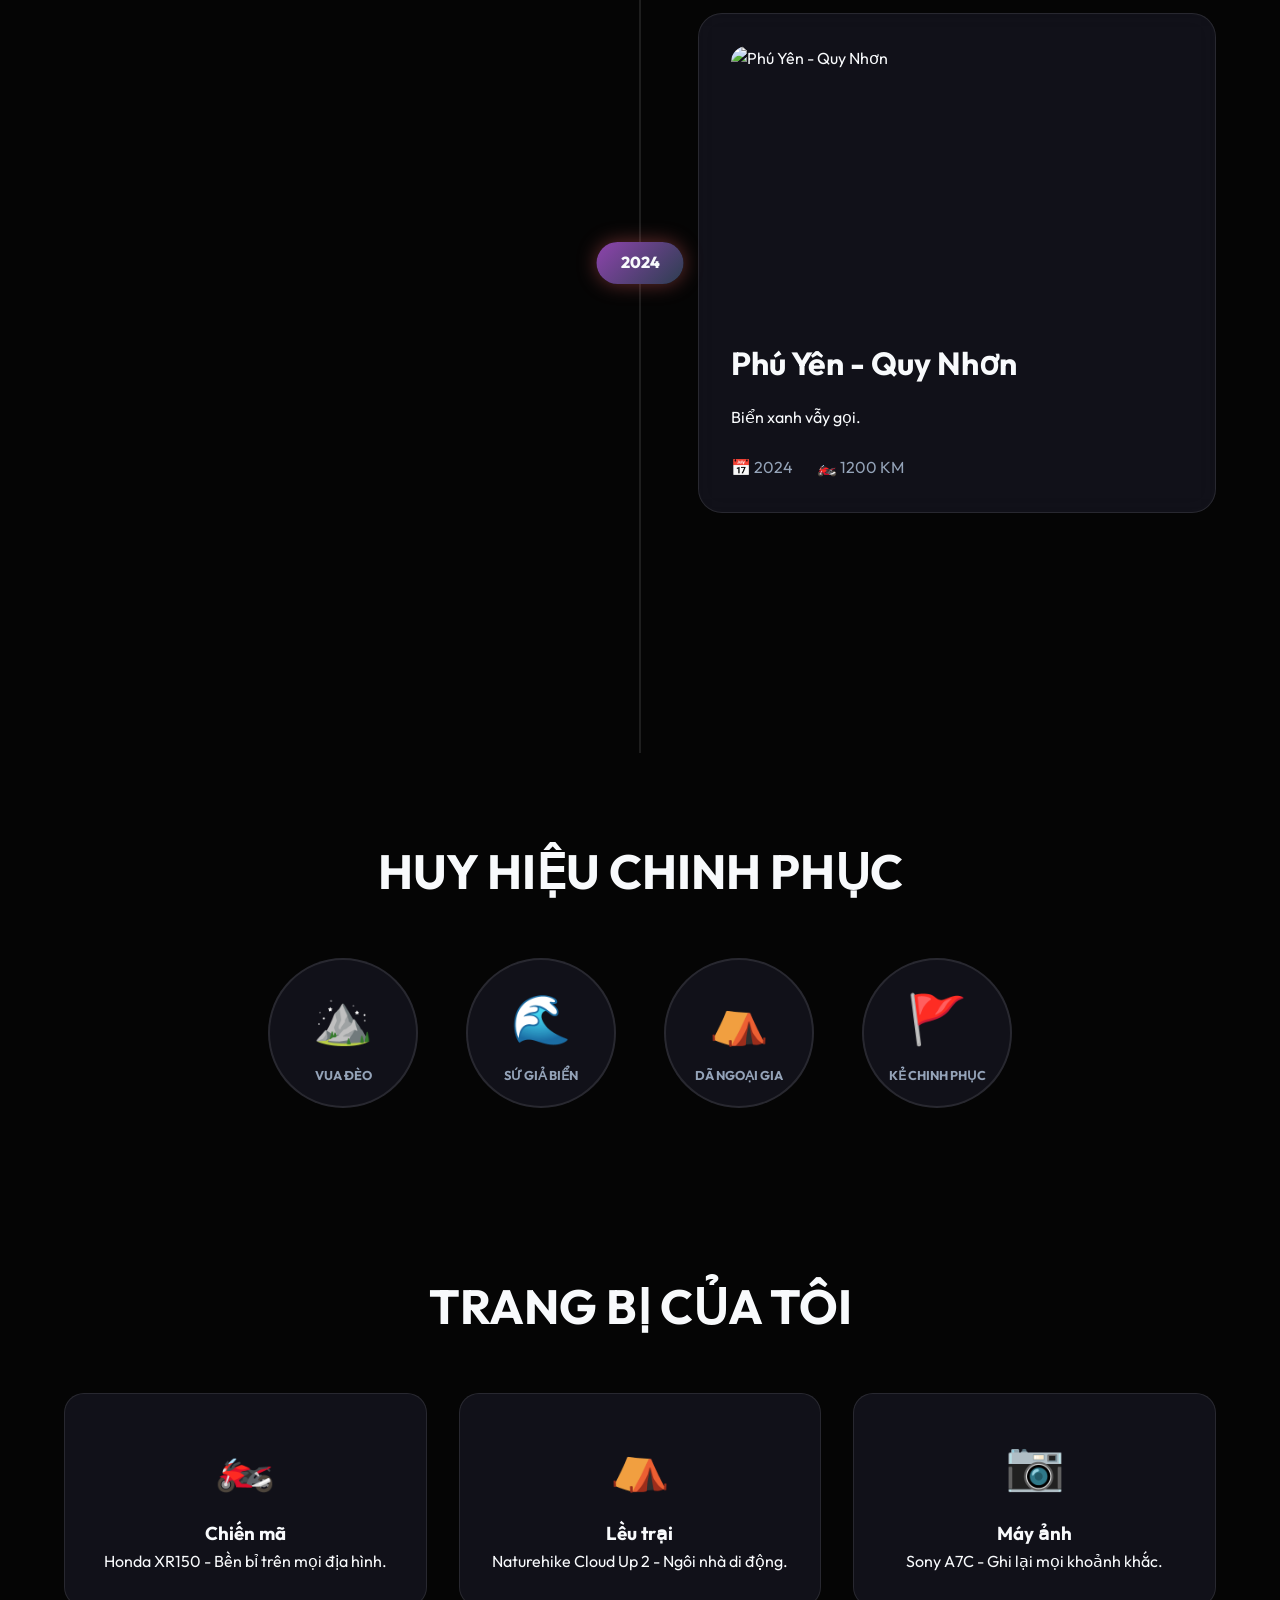
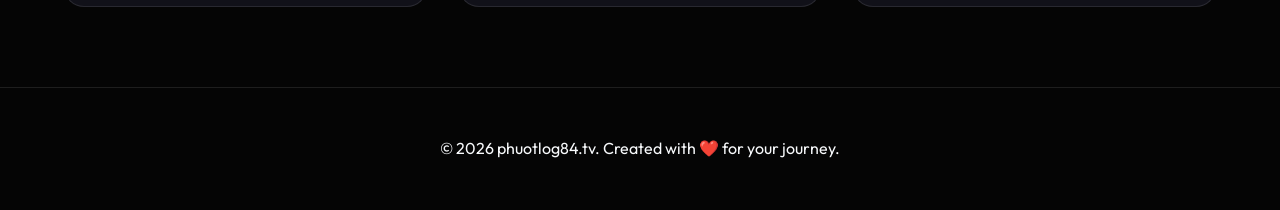
==== commit 245978dc: "Robust copyright removal from map" ====
--- a/index.html
+++ b/index.html
@@ -72,25 +72,13 @@
     <section class="map-section">
         <h2>BẢN ĐỒ CHI TIẾT HÀNH TRÌNH</h2>
         <p style="color: var(--text-muted); margin-bottom: 2rem;">Dấu chân qua các miền di sản từ 2023 đến 2026</p>
-        <div class="map-container" style="height: 850px; background: rgba(15, 23, 42, 0.5); display: flex; justify-content: center; align-items: center; border: 1px solid var(--glass-border); border-radius: 30px;">
-            <div class="map-placeholder" style="width: 100%; height: 100%; position: relative; display: flex; justify-content: center; align-items: center;">
-                <!-- Link bản đồ tĩnh cực kỳ ổn định hiển thị rõ các tỉnh -->
-                <img src="https://raw.githubusercontent.com/highcharts/map-collection-dist/master/countries/vn/vn-all.svg" 
-                     style="height: 90%; width: auto; filter: invert(1) brightness(1.5) sepia(1) hue-rotate(-50deg) saturate(3);" 
-                     alt="Bản đồ các tỉnh Việt Nam">
-                
-                <!-- Nhãn vùng miền -->
-                <div style="position: absolute; top: 10%; right: 20%; color: var(--primary-color); font-weight: 800; letter-spacing: 2px;">MIỀN BẮC</div>
-                <div style="position: absolute; top: 45%; left: 15%; color: var(--secondary-color); font-weight: 800; letter-spacing: 2px;">MIỀN TRUNG</div>
-                <div style="position: absolute; bottom: 15%; right: 25%; color: #f1c40f; font-weight: 800; letter-spacing: 2px;">MIỀN NAM</div>
-
-                <!-- Các điểm đánh dấu hành trình (Gắn cố định lên ảnh tĩnh) -->
-                <div style="position: absolute; top: 18%; left: 48%; color: #ff6b6b; font-size: 1.8rem; font-weight: 900; filter: drop-shadow(0 0 5px black);">📍 2023</div>
-                <div style="position: absolute; top: 62%; left: 54%; color: #4ecdc4; font-size: 1.8rem; font-weight: 900; filter: drop-shadow(0 0 5px black);">📍 2024</div>
-                <div style="position: absolute; top: 48%; left: 45%; color: #feca57; font-size: 1.8rem; font-weight: 900; filter: drop-shadow(0 0 5px black);">📍 2025</div>
-                <div style="position: absolute; bottom: 10%; left: 48%; color: #e74c3c; font-size: 1.8rem; font-weight: 900; filter: drop-shadow(0 0 5px black);">📍 2026</div>
-            </div>
-        </div>
+        <div class="map-container" style="height: 850px; background: rgba(15, 23, 42, 0.5); display: flex; justify-content: center; align-items: center; border: 1px solid var(--glass-border); border-radius: 30px; position: relative;">
+            <div id="vietnam-map" style="width: 100%; height: 100%; display: flex; justify-content: center; align-items: center;">
+                <!-- SVG sẽ được nạp vào đây qua JS -->
+                <p style="color: var(--text-muted);">Đang tải bản đồ...</p>
+            </div>
+        </div>
+
     </section>
 
     <section class="timeline-container" id="timeline">
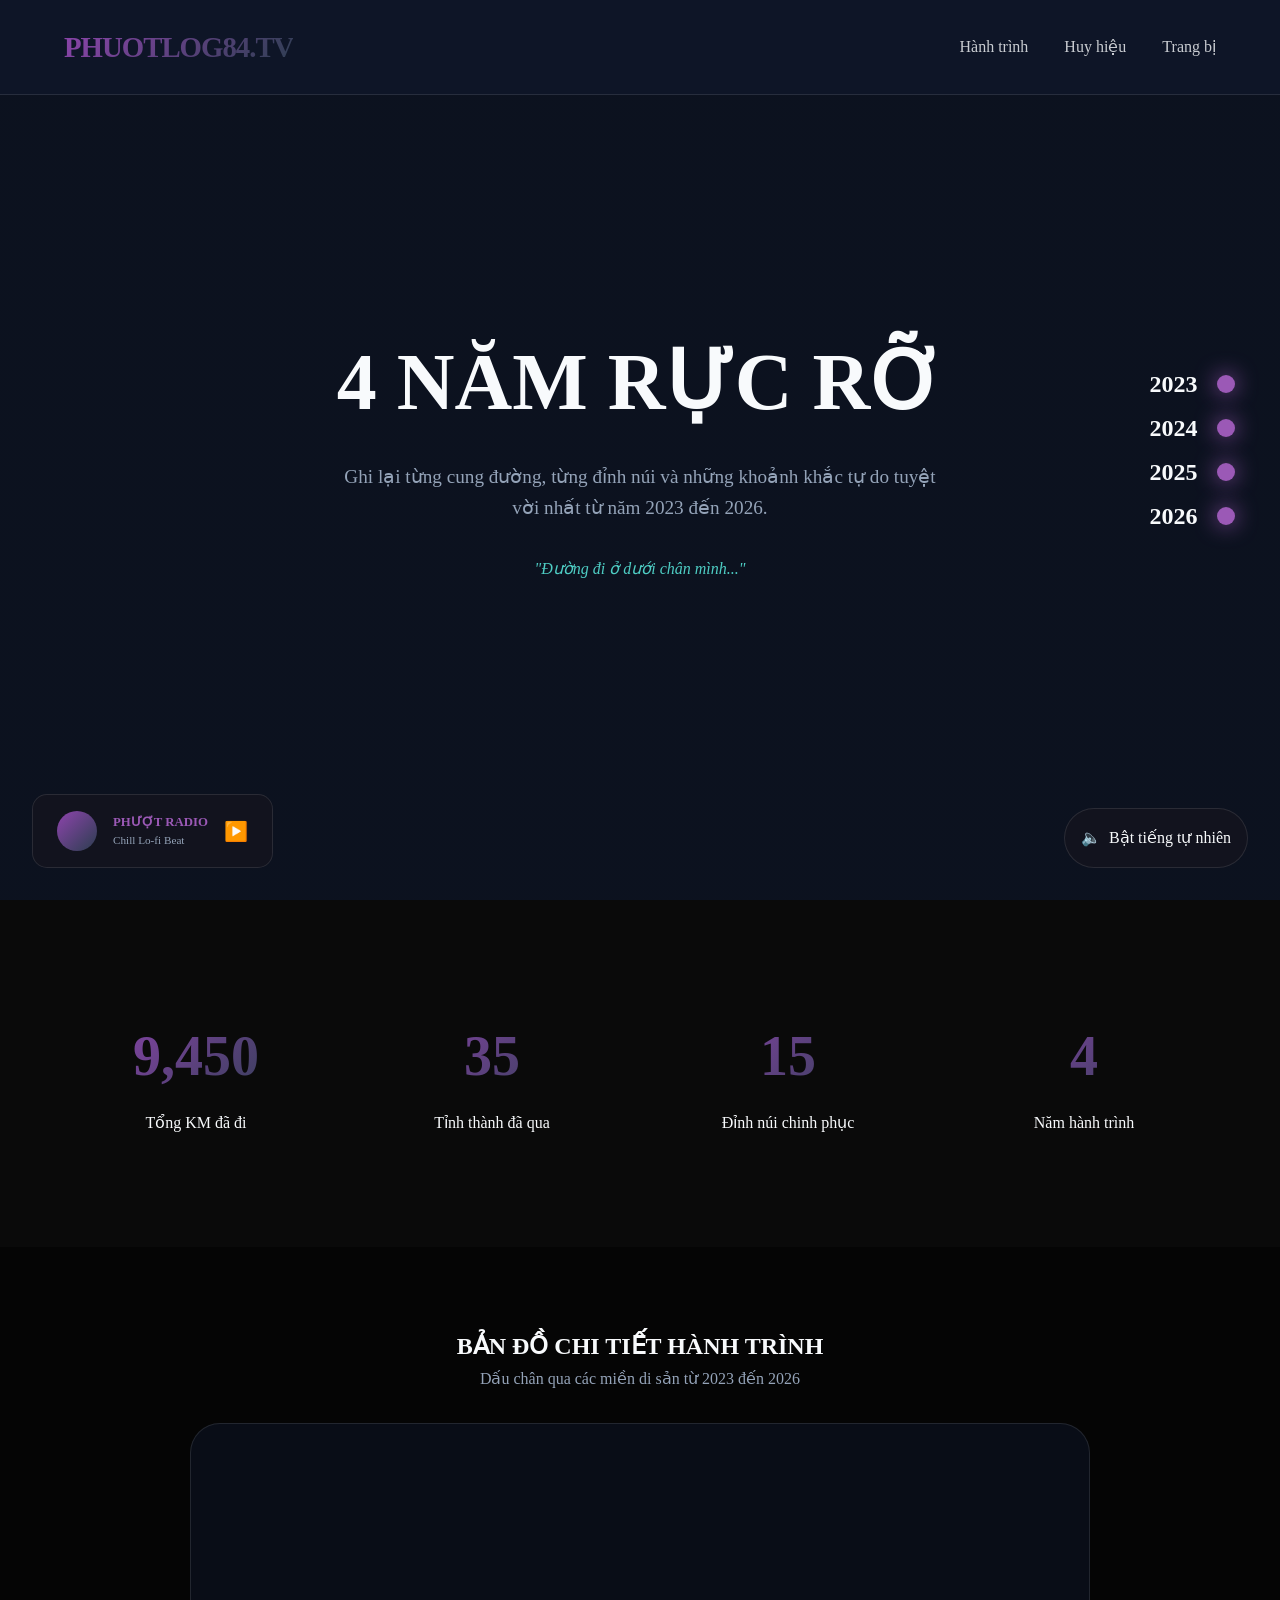
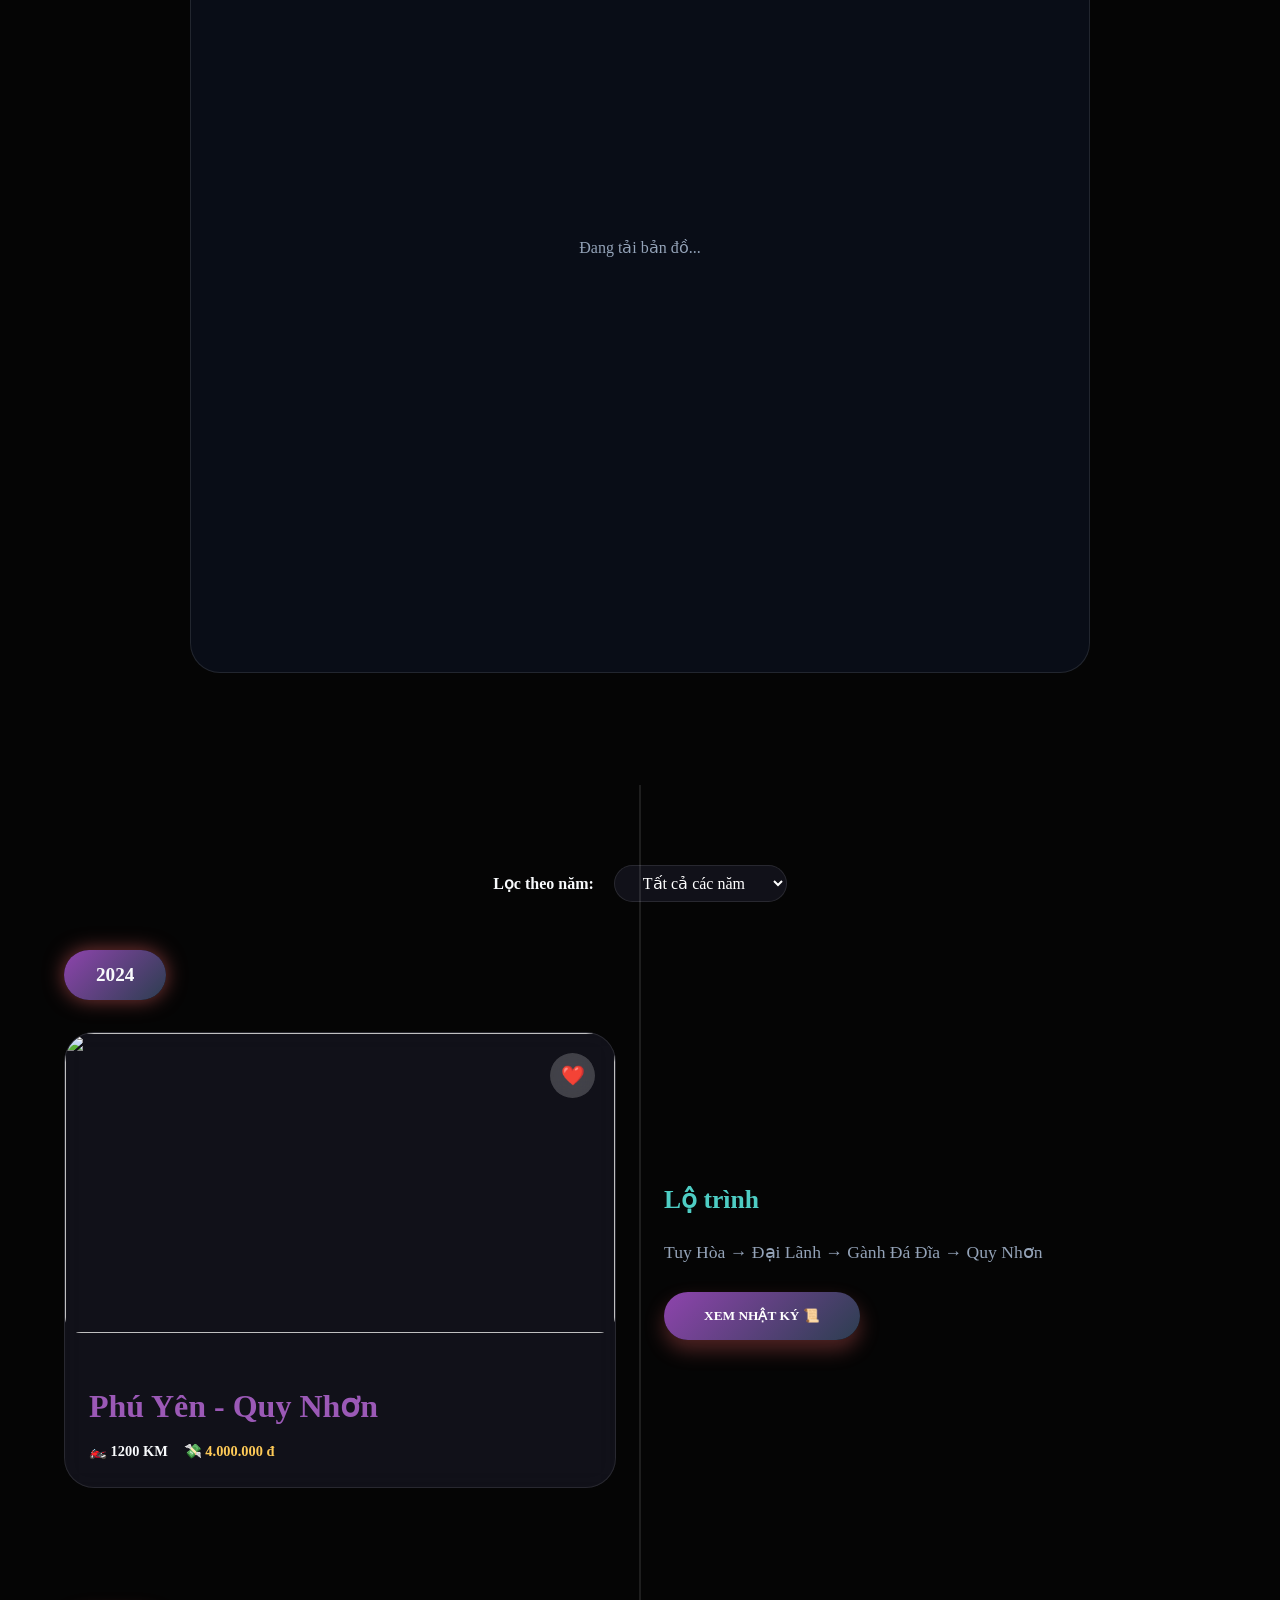
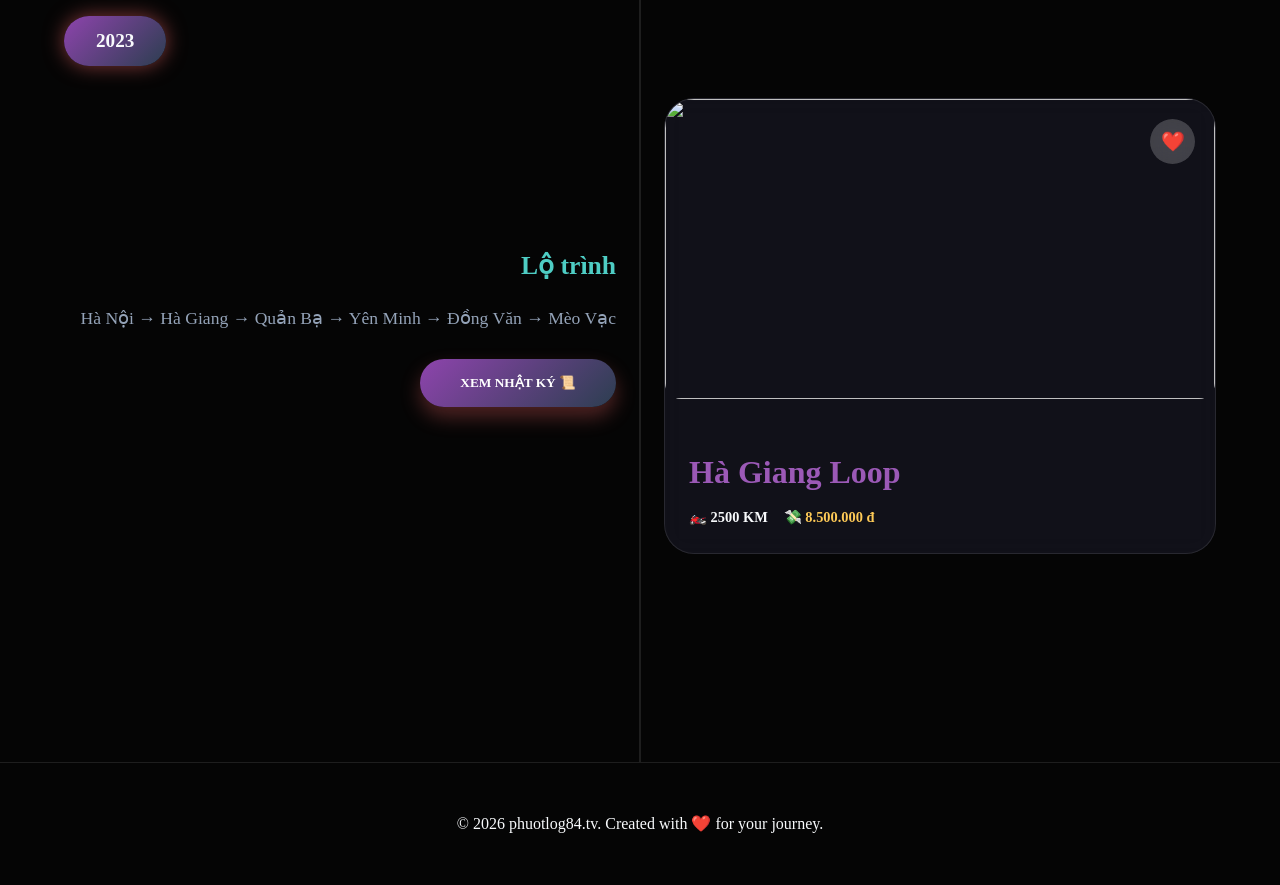
==== commit 63859e79: "Change global font to Times New Roman" ====
--- a/index.html
+++ b/index.html
@@ -4,9 +4,6 @@
     <meta charset="UTF-8">
     <meta name="viewport" content="width=device-width, initial-scale=1.0">
     <title>phuotlog84.tv | Hành Trình Tự Do</title>
-    <link rel="preconnect" href="https://fonts.googleapis.com">
-    <link rel="preconnect" href="https://fonts.gstatic.com" crossorigin>
-    <link href="https://fonts.googleapis.com/css2?family=Outfit:wght@300;500;700;900&display=swap" rel="stylesheet">
     <link rel="stylesheet" href="style.css">
 </head>
 <body class="theme-day">
@@ -28,10 +25,11 @@
     <nav>
         <div class="logo">PHUOTLOG84.TV</div>
         <div class="nav-links">
-            <a href="#home">Trang chủ</a>
-            <a href="#timeline">Hành trình</a>
-            <a href="admin.html" class="admin-btn">Quản trị</a>
-        </div>
+            <a href="index.html">Hành trình</a>
+            <a href="huyhieu.html">Huy hiệu</a>
+            <a href="trangbi.html">Trang bị</a>
+        </div>
+
     </nav>
 
     <section class="hero" id="home">
@@ -97,29 +95,6 @@
         </div>
     </section>
 
-    <!-- Hệ thống huy hiệu -->
-    <section class="achievements-section">
-        <h2 style="font-size: 3rem;">HUY HIỆU CHINH PHỤC</h2>
-        <div class="badge-grid">
-            <div class="badge-item" title="Đã vượt qua đèo Mã Pí Lèng">
-                <span class="badge-icon">⛰️</span>
-                <span class="badge-name">VUA ĐÈO</span>
-            </div>
-            <div class="badge-item" title="Hơn 1000km dọc đường biển">
-                <span class="badge-icon">🌊</span>
-                <span class="badge-name">SỨ GIẢ BIỂN</span>
-            </div>
-            <div class="badge-item" title="Hơn 50 đêm ngủ lều">
-                <span class="badge-icon">⛺</span>
-                <span class="badge-name">DÃ NGOẠI GIA</span>
-            </div>
-            <div class="badge-item" title="Chinh phục 3 cực của Tổ quốc">
-                <span class="badge-icon">🚩</span>
-                <span class="badge-name">KẺ CHINH PHỤC</span>
-            </div>
-        </div>
-    </section>
-
     <!-- Trình phát nhạc -->
     <div class="music-player">
         <div class="disc" id="musicDisc"></div>
@@ -129,30 +104,20 @@
         </div>
         <button id="playBtn" style="background: none; border: none; cursor: pointer; font-size: 1.2rem;">▶️</button>
     </div>
-    <section class="gear-section">
-        <h2 style="text-align: center; font-size: 3rem;">TRANG BỊ CỦA TÔI</h2>
-        <div class="gear-grid">
-            <div class="gear-item">
-                <span class="gear-icon">🏍️</span>
-                <h3>Chiến mã</h3>
-                <p>Honda XR150 - Bền bỉ trên mọi địa hình.</p>
-            </div>
-            <div class="gear-item">
-                <span class="gear-icon">⛺</span>
-                <h3>Lều trại</h3>
-                <p>Naturehike Cloud Up 2 - Ngôi nhà di động.</p>
-            </div>
-            <div class="gear-item">
-                <span class="gear-icon">📷</span>
-                <h3>Máy ảnh</h3>
-                <p>Sony A7C - Ghi lại mọi khoảnh khắc.</p>
-            </div>
-        </div>
-    </section>
+
 
     <div class="audio-toggle" id="audioToggle">
         <span id="audioIcon">🔈</span>
         <span id="audioText">Bật tiếng tự nhiên</span>
+    </div>
+    <!-- Modal Chi tiết Nhật ký Hành trình -->
+    <div id="tripModal" class="modal">
+        <div class="modal-content">
+            <span class="close-modal" onclick="closeModal()">&times;</span>
+            <div id="modalDetailContent">
+                <!-- Dữ liệu được đổ từ JS -->
+            </div>
+        </div>
     </div>
 
     <footer style="padding: 3rem; text-align: center; border-top: 1px solid var(--glass-border);">
@@ -163,12 +128,24 @@
         document.addEventListener('DOMContentLoaded', () => {
             const timelineContent = document.getElementById('timeline-content');
             const yearFilter = document.getElementById('yearFilter');
+            const tripModal = document.getElementById('tripModal');
+            const modalDetailContent = document.getElementById('modalDetailContent');
+
+            // Nạp số liệu thống kê từ Admin
+            const myStats = JSON.parse(localStorage.getItem('myStats')) || { km: "10500", provinces: "35", peaks: "15", years: "4" };
+            const statElements = document.querySelectorAll('.stat-number');
+            if (statElements.length >= 4) {
+                statElements[0].setAttribute('data-target', myStats.km.toString().replace(/,/g, ''));
+                statElements[1].setAttribute('data-target', myStats.provinces);
+                statElements[2].setAttribute('data-target', myStats.peaks);
+                statElements[3].setAttribute('data-target', myStats.years);
+            }
+
             let trips = JSON.parse(localStorage.getItem('myTrips')) || [
-                { id: 1, name: "Hà Giang Loop", year: "2023", km: 2500, feel: "Hành trình tuyệt vời nhất đời mình.", image: "travel_2023_demo_1777135941537.png", comments: [] },
-                { id: 2, name: "Phú Yên - Quy Nhơn", year: "2024", km: 1200, feel: "Biển xanh vẫy gọi.", image: "travel_2024_demo_1777135960331.png", comments: [] }
+                { id: 1, name: "Hà Giang Loop", year: "2023", km: 2500, cost: "8.500.000", route: "Hà Nội → Hà Giang → Quản Bạ → Yên Minh → Đồng Văn → Mèo Vạc", feel: "Hành trình tuyệt vời nhất đời mình.", image: "https://images.unsplash.com/photo-1528127269322-539801943592?auto=format&fit=crop&w=800&q=80", album: [] },
+                { id: 2, name: "Phú Yên - Quy Nhơn", year: "2024", km: 1200, cost: "4.000.000", route: "Tuy Hòa → Đại Lãnh → Gành Đá Đĩa → Quy Nhơn", feel: "Biển xanh vẫy gọi.", image: "https://images.unsplash.com/photo-1506461883276-594a12b11cf3?auto=format&fit=crop&w=800&q=80", album: [] }
             ];
 
-            // Hàm render timeline
             function renderTimeline(filterYear = 'all') {
                 timelineContent.innerHTML = '';
                 const filteredTrips = filterYear === 'all' ? trips : trips.filter(t => t.year == filterYear);
@@ -178,68 +155,93 @@
                     return;
                 }
 
-                filteredTrips.sort((a, b) => a.year - b.year).forEach((trip, index) => {
+                filteredTrips.sort((a, b) => b.year - a.year).forEach((trip, index) => {
                     const isEven = index % 2 !== 0;
                     const block = `
-                        <div class="year-block" id="year${trip.year}" style="margin-bottom: 10rem; display: flex; ${isEven ? 'flex-direction: row-reverse;' : ''} align-items: center; justify-content: space-between; position: relative;">
-                            <div class="year-label" style="position: absolute; left: 50%; transform: translateX(-50%); background: var(--accent-gradient); padding: 0.5rem 1.5rem; border-radius: 50px; font-weight: 800; z-index: 2; box-shadow: 0 0 20px rgba(255, 107, 107, 0.4);">${trip.year}</div>
-                            <div class="content-card-wrapper">
-                                <div class="content-card">
-                                    <div class="card-front">
-                                        <img src="${trip.image || 'https://images.unsplash.com/photo-1528127269322-539801943592?auto=format&fit=crop&w=800&q=80'}" alt="${trip.name}">
-                                        <h2>${trip.name}</h2>
-                                        <p>${trip.feel.substring(0, 100)}${trip.feel.length > 100 ? '...' : ''}</p>
-                                        <div class="stats">
-                                            <span>📅 ${trip.date || trip.year}</span>
-                                            <span>🏍️ ${trip.km} KM</span>
+                        <div class="year-block" style="margin-bottom: 8rem;">
+                            <div class="year-label-bubble">${trip.year}</div>
+                            <div style="display: flex; flex-wrap: wrap; gap: 3rem; ${isEven ? 'flex-direction: row-reverse;' : ''} align-items: center;">
+                                <div class="content-card-wrapper" style="flex: 1; min-width: 300px;">
+                                    <div class="content-card">
+                                        <button class="like-btn" onclick="toggleLike(event, this)">❤️</button>
+                                        <div onclick="showTripDetail(${trip.id})" style="cursor: pointer;">
+                                            <img src="${trip.image}" style="width: 100%; height: 300px; object-fit: cover;">
+                                            <div style="padding: 1.5rem;">
+                                                <h2 style="color: var(--primary-color); margin-bottom: 0.5rem;">${trip.name}</h2>
+                                                <div style="display: flex; gap: 1rem; font-size: 0.9rem; font-weight: 700;">
+                                                    <span>🏍️ ${trip.km} KM</span>
+                                                    <span style="color: #feca57;">💸 ${trip.cost || '---'} đ</span>
+                                                </div>
+                                            </div>
                                         </div>
                                     </div>
-                                    <div class="card-back">
-                                        <h3>Kỷ Niệm ${trip.year}</h3>
-                                        <p style="margin-bottom: 1rem; font-style: italic;">"${trip.feel}"</p>
-                                        
-                                        <!-- Phần bình luận -->
-                                        <div class="comment-section" style="text-align: left; background: rgba(0,0,0,0.2); padding: 1rem; border-radius: 12px; width: 100%; max-height: 200px; overflow-y: auto;">
-                                            <p style="font-weight: 700; font-size: 0.8rem; margin-bottom: 0.5rem; color: var(--secondary-color);">BÌNH LUẬN / GHI CHÚ:</p>
-                                            <div id="comments-${trip.id}">
-                                                ${(trip.comments || []).map(c => `<p style="font-size: 0.75rem; border-bottom: 1px solid rgba(255,255,255,0.05); padding: 0.3rem 0;">💬 ${c}</p>`).join('')}
-                                            </div>
-                                            <div style="display: flex; gap: 5px; margin-top: 1rem;">
-                                                <input type="text" id="input-${trip.id}" placeholder="Viết gì đó..." style="flex: 1; padding: 0.5rem; font-size: 0.7rem; background: rgba(255,255,255,0.1); border: none; border-radius: 4px; color: white;">
-                                                <button onclick="event.stopPropagation(); addComment(${trip.id})" style="background: var(--secondary-color); border: none; color: white; padding: 0 0.5rem; border-radius: 4px; font-size: 0.7rem; cursor: pointer;">Gửi</button>
-                                            </div>
-                                        </div>
-
-                                        <button class="admin-btn" style="margin-top: 1rem;" onclick="event.stopPropagation(); createHeart(event)">❤️ Thả tim</button>
-                                    </div>
                                 </div>
-                            </div>
-                            <div style="width: 45%;"></div>
+                                <div style="flex: 1; min-width: 300px; text-align: ${isEven ? 'right' : 'left'};">
+                                    <h3 style="color: var(--secondary-color); font-size: 1.6rem; margin-bottom: 1rem;">Lộ trình</h3>
+                                    <p style="font-size: 1.1rem; line-height: 1.8; color: var(--text-muted);">${trip.route || 'Đang cập nhật...'}</p>
+                                    <button class="view-more-btn" onclick="showTripDetail(${trip.id})" style="margin-top: 1.5rem;">XEM NHẬT KÝ 📜</button>
+                                </div>
+                            </div>
                         </div>
                     `;
                     timelineContent.innerHTML += block;
                 });
             }
 
-            // Xử lý bộ lọc
-            yearFilter.addEventListener('change', (e) => {
-                renderTimeline(e.target.value);
-            });
-
-            // Hàm thêm bình luận
-            window.addComment = function(id) {
-                const input = document.getElementById(`input-${id}`);
-                const commentText = input.value.trim();
-                if (commentText) {
-                    const trip = trips.find(t => t.id === id);
-                    if (!trip.comments) trip.comments = [];
-                    trip.comments.push(commentText);
-                    localStorage.setItem('myTrips', JSON.stringify(trips));
-                    input.value = '';
-                    renderTimeline(yearFilter.value);
-                }
-            }
-
+            window.toggleLike = function(e, btn) {
+                e.stopPropagation();
+                btn.classList.toggle('active');
+            };
+
+            window.showTripDetail = function(id) {
+                const trip = trips.find(t => t.id === id);
+                if (!trip) return;
+
+                const albumImages = (trip.album || []).map(url => `<img src="${url.trim()}" alt="Album photo">`).join('');
+                const routeSteps = (trip.route || '').split('→').map(step => `<div class="route-step">${step.trim()}</div>`).join('');
+
+                modalDetailContent.innerHTML = `
+                    <div class="journal-container">
+                        <div class="journal-sidebar">
+                            <h1 style="font-size: 2.5rem; color: var(--primary-color); margin-bottom: 1.5rem;">${trip.name}</h1>
+                            <div style="margin-bottom: 2.5rem; padding: 1.5rem; background: rgba(0,0,0,0.2); border-radius: 20px;">
+                                <p style="font-size: 1.1rem; margin-bottom: 0.8rem;">📅 Năm: <strong>${trip.year}</strong></p>
+                                <p style="font-size: 1.1rem; margin-bottom: 0.8rem;">🏍️ Khoảng cách: <strong>${trip.km} KM</strong></p>
+                                <p style="font-size: 1.1rem; color: #feca57;">💸 Chi phí: <strong>${trip.cost || '---'} VNĐ</strong></p>
+                            </div>
+                            
+                            <h3 style="color: var(--secondary-color); margin-bottom: 1.5rem; letter-spacing: 2px;">LỘ TRÌNH</h3>
+                            <div style="margin-bottom: 2rem;">
+                                ${routeSteps || '<p>Đang cập nhật lộ trình...</p>'}
+                            </div>
+
+                            <h3 style="color: var(--primary-color); margin-top: 3rem; margin-bottom: 1rem;">CẢM NHẬN</h3>
+                            <p style="font-style: italic; line-height: 1.8; color: var(--text-muted); font-size: 1.1rem;">"${trip.feel}"</p>
+                        </div>
+                        
+                        <div class="journal-main">
+                            <h3 style="font-size: 1.8rem; margin-bottom: 2rem;">ALBUM HÀNH TRÌNH 📸</h3>
+                            <div class="album-grid">
+                                <img src="${trip.image}" style="border: 3px solid var(--primary-color);">
+                                ${albumImages || '<p style="color: var(--text-muted); grid-column: span 2;">Chưa có ảnh trong album.</p>'}
+                            </div>
+                        </div>
+                    </div>
+                `;
+                tripModal.style.display = "block";
+                document.body.style.overflow = "hidden";
+            };
+
+            window.closeModal = function() {
+                tripModal.style.display = "none";
+                document.body.style.overflow = "auto";
+            };
+
+            window.onclick = function(event) {
+                if (event.target == tripModal) closeModal();
+            };
+
+            yearFilter.addEventListener('change', (e) => renderTimeline(e.target.value));
             renderTimeline();
         });
     </script>
--- a/style.css
+++ b/style.css
@@ -130,8 +130,9 @@
     margin: 0;
     padding: 0;
     box-sizing: border-box;
-    font-family: 'Outfit', sans-serif;
-}
+    font-family: 'Times New Roman', Times, serif;
+}
+
 
 body {
     background-color: var(--dark-bg);
@@ -302,54 +303,49 @@
     transform: translateX(-50%);
 }
 
-/* 3D Flip Card */
-.content-card-wrapper {
-    perspective: 1000px;
-    width: 45%;
-}
-
 .content-card {
     position: relative;
     width: 100%;
-    min-height: 500px;
-    transition: transform 0.8s cubic-bezier(0.4, 0, 0.2, 1);
-    transform-style: preserve-3d;
-    cursor: pointer;
-    background: none;
-    border: none;
-    padding: 0;
-}
-
-.content-card-wrapper:hover .content-card {
-    transform: rotateY(180deg);
-}
-
-.card-front, .card-back {
-    position: absolute;
-    width: 100%;
-    height: 100%;
-    backface-visibility: hidden;
+    min-height: 400px;
     background: var(--card-bg);
-    padding: 2rem;
-    border-radius: 24px;
+    border-radius: 30px;
     border: 1px solid var(--glass-border);
     backdrop-filter: blur(12px);
-    display: flex;
-    flex-direction: column;
-}
-
-.card-back {
-    transform: rotateY(180deg);
-    justify-content: center;
-    align-items: center;
-    text-align: center;
-    background: linear-gradient(rgba(15, 23, 42, 0.9), rgba(15, 23, 42, 0.9)), var(--accent-gradient);
-}
-
-.card-back h3 {
-    font-size: 2rem;
-    margin-bottom: 1rem;
-}
+    overflow: hidden;
+    transition: all 0.4s ease;
+}
+
+.content-card:hover {
+    transform: translateY(-10px);
+    border-color: var(--primary-color);
+}
+
+.like-btn {
+    position: absolute;
+    top: 20px;
+    right: 20px;
+    background: rgba(255, 255, 255, 0.2);
+    backdrop-filter: blur(10px);
+    border: none;
+    width: 45px;
+    height: 45px;
+    border-radius: 50%;
+    display: flex;
+    justify-content: center;
+    align-items: center;
+    cursor: pointer;
+    font-size: 1.2rem;
+    color: white;
+    transition: all 0.3s ease;
+    z-index: 10;
+}
+
+.like-btn.active {
+    background: #ff4757;
+    color: white;
+    transform: scale(1.2);
+}
+
 
 /* Side Year Indicator */
 .year-indicator {
@@ -564,8 +560,10 @@
 }
 
 input[type="file"] {
-    display: none;
-}
+    display: block;
+    margin-top: 0.5rem;
+}
+
 
 /* Achievements */
 .achievements-section {
@@ -758,3 +756,143 @@
     .nav-links { display: none; } /* Ẩn menu chữ, có thể thêm menu burger sau */
 }
 
+
+/* --- MODAL NHẬT KÝ CHI TIẾT --- */
+.modal {
+    display: none;
+    position: fixed;
+    z-index: 9999;
+    left: 0;
+    top: 0;
+    width: 100%;
+    height: 100%;
+    background: rgba(0, 0, 0, 0.95);
+    backdrop-filter: blur(15px);
+    overflow-y: auto;
+    padding: 20px;
+}
+
+.modal-content {
+    background: var(--card-bg);
+    margin: auto;
+    border: 1px solid var(--glass-border);
+    width: 100%;
+    max-width: 1200px;
+    border-radius: 40px;
+    position: relative;
+    box-shadow: 0 25px 50px -12px rgba(0, 0, 0, 0.5);
+    animation: modalSlideUp 0.6s cubic-bezier(0.16, 1, 0.3, 1);
+}
+
+@keyframes modalSlideUp {
+    from { opacity: 0; transform: translateY(100px) scale(0.95); }
+    to { opacity: 1; transform: translateY(0) scale(1); }
+}
+
+.close-modal {
+    position: absolute;
+    right: 30px;
+    top: 25px;
+    color: white;
+    font-size: 35px;
+    font-weight: bold;
+    cursor: pointer;
+    z-index: 100;
+    width: 50px;
+    height: 50px;
+    background: rgba(255,255,255,0.1);
+    display: flex;
+    justify-content: center;
+    align-items: center;
+    border-radius: 50%;
+    transition: all 0.3s;
+}
+
+.close-modal:hover {
+    background: #ff6b6b;
+    transform: rotate(90deg);
+}
+
+.journal-container {
+    display: flex;
+    flex-wrap: wrap;
+    min-height: 80vh;
+}
+
+.journal-sidebar {
+    flex: 1;
+    min-width: 350px;
+    padding: 3rem;
+    background: rgba(255,255,255,0.02);
+    border-right: 1px solid var(--glass-border);
+}
+
+.journal-main {
+    flex: 2;
+    min-width: 450px;
+    padding: 3rem;
+}
+
+.route-step {
+    position: relative;
+    padding-left: 30px;
+    padding-bottom: 25px;
+    border-left: 2px solid var(--secondary-color);
+    margin-left: 10px;
+}
+
+.route-step::before {
+    content: '';
+    position: absolute;
+    left: -7px;
+    top: 0;
+    width: 12px;
+    height: 12px;
+    background: var(--secondary-color);
+    border-radius: 50%;
+    box-shadow: 0 0 10px var(--secondary-color);
+}
+
+.album-grid {
+    display: grid;
+    grid-template-columns: repeat(auto-fill, minmax(250px, 1fr));
+    gap: 15px;
+}
+
+.album-grid img {
+    width: 100%;
+    height: 250px;
+    object-fit: cover;
+    border-radius: 20px;
+    cursor: pointer;
+    transition: all 0.3s;
+    border: 1px solid var(--glass-border);
+}
+
+.album-grid img:hover {
+    transform: scale(1.03);
+    border-color: var(--primary-color);
+}
+
+.view-more-btn {
+    background: var(--accent-gradient);
+    border: none;
+    color: white;
+    padding: 1rem 2.5rem;
+    border-radius: 50px;
+    font-weight: 800;
+    cursor: pointer;
+    box-shadow: 0 10px 20px rgba(255, 107, 107, 0.3);
+    transition: all 0.3s;
+}
+
+.year-label-bubble {
+    background: var(--accent-gradient);
+    padding: 0.6rem 2rem;
+    border-radius: 50px;
+    font-weight: 900;
+    font-size: 1.2rem;
+    display: inline-block;
+    margin-bottom: 2rem;
+    box-shadow: 0 0 20px rgba(255, 107, 107, 0.5);
+}
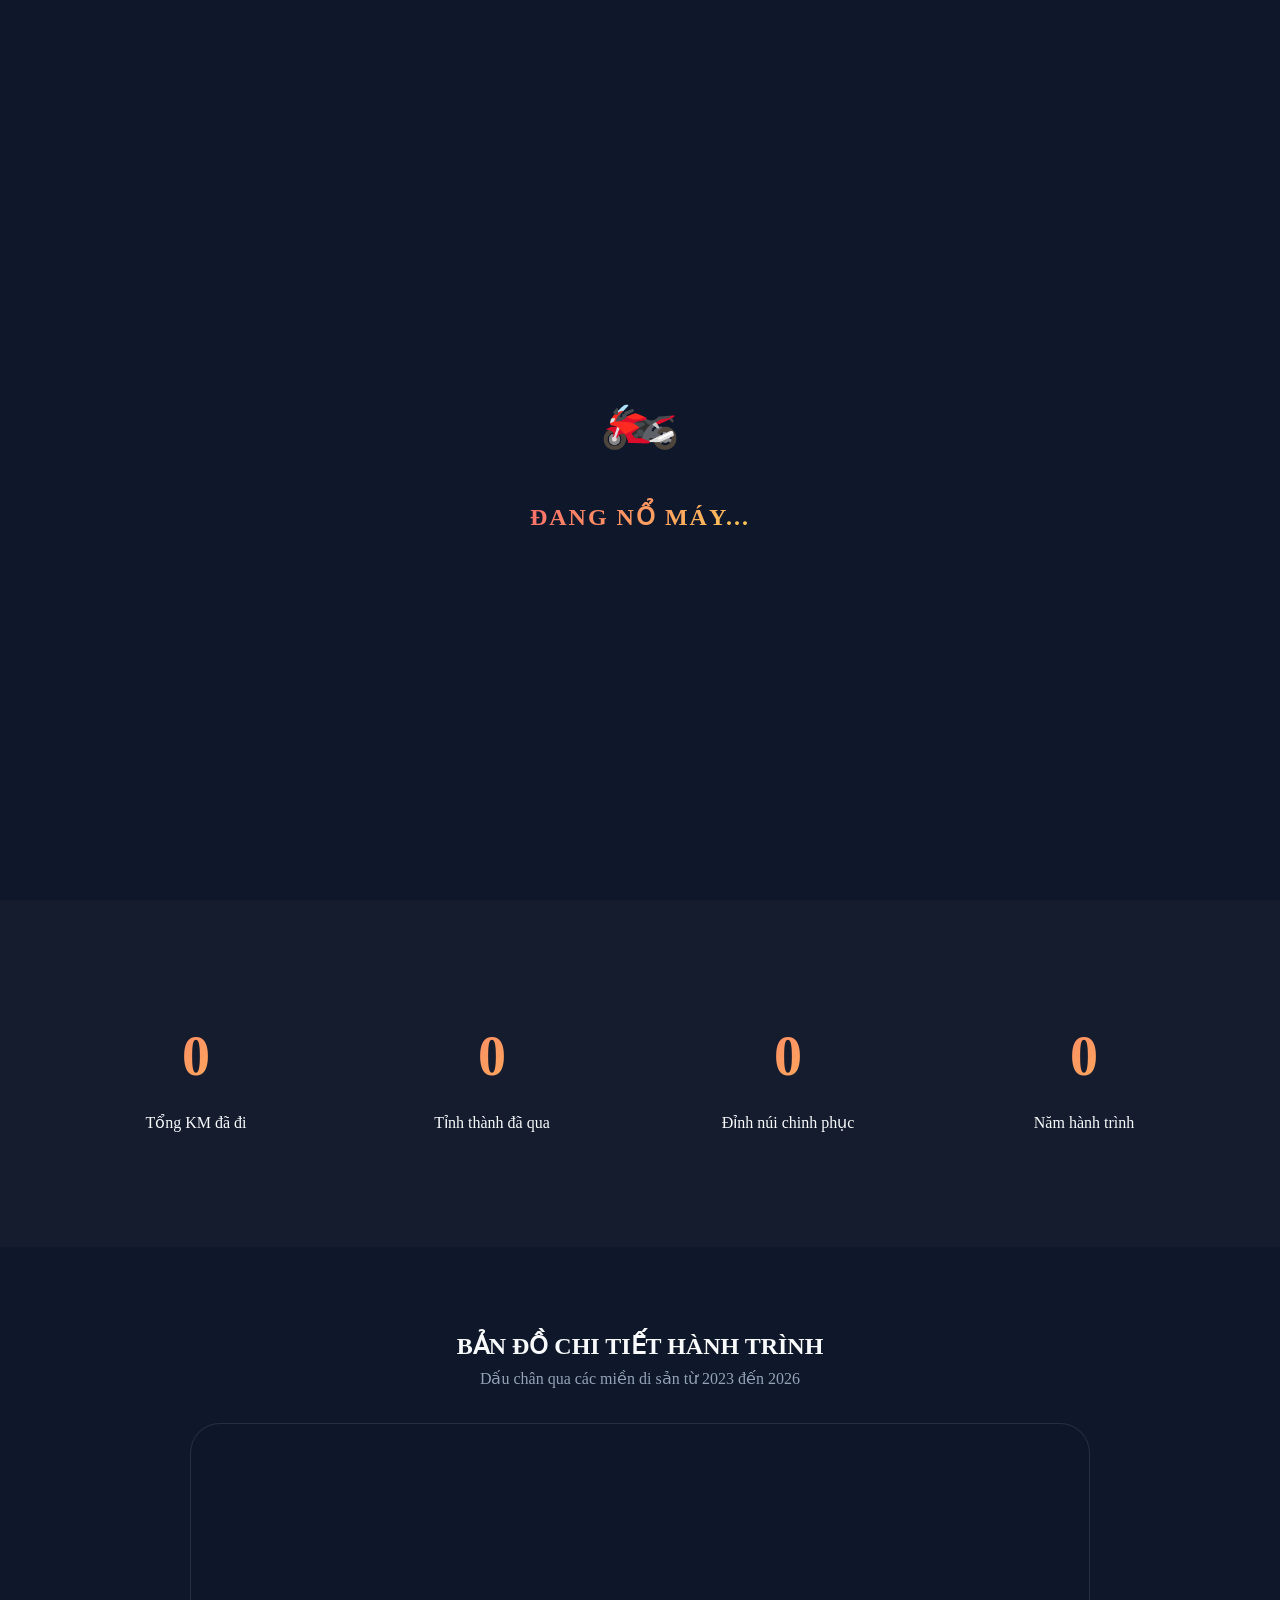
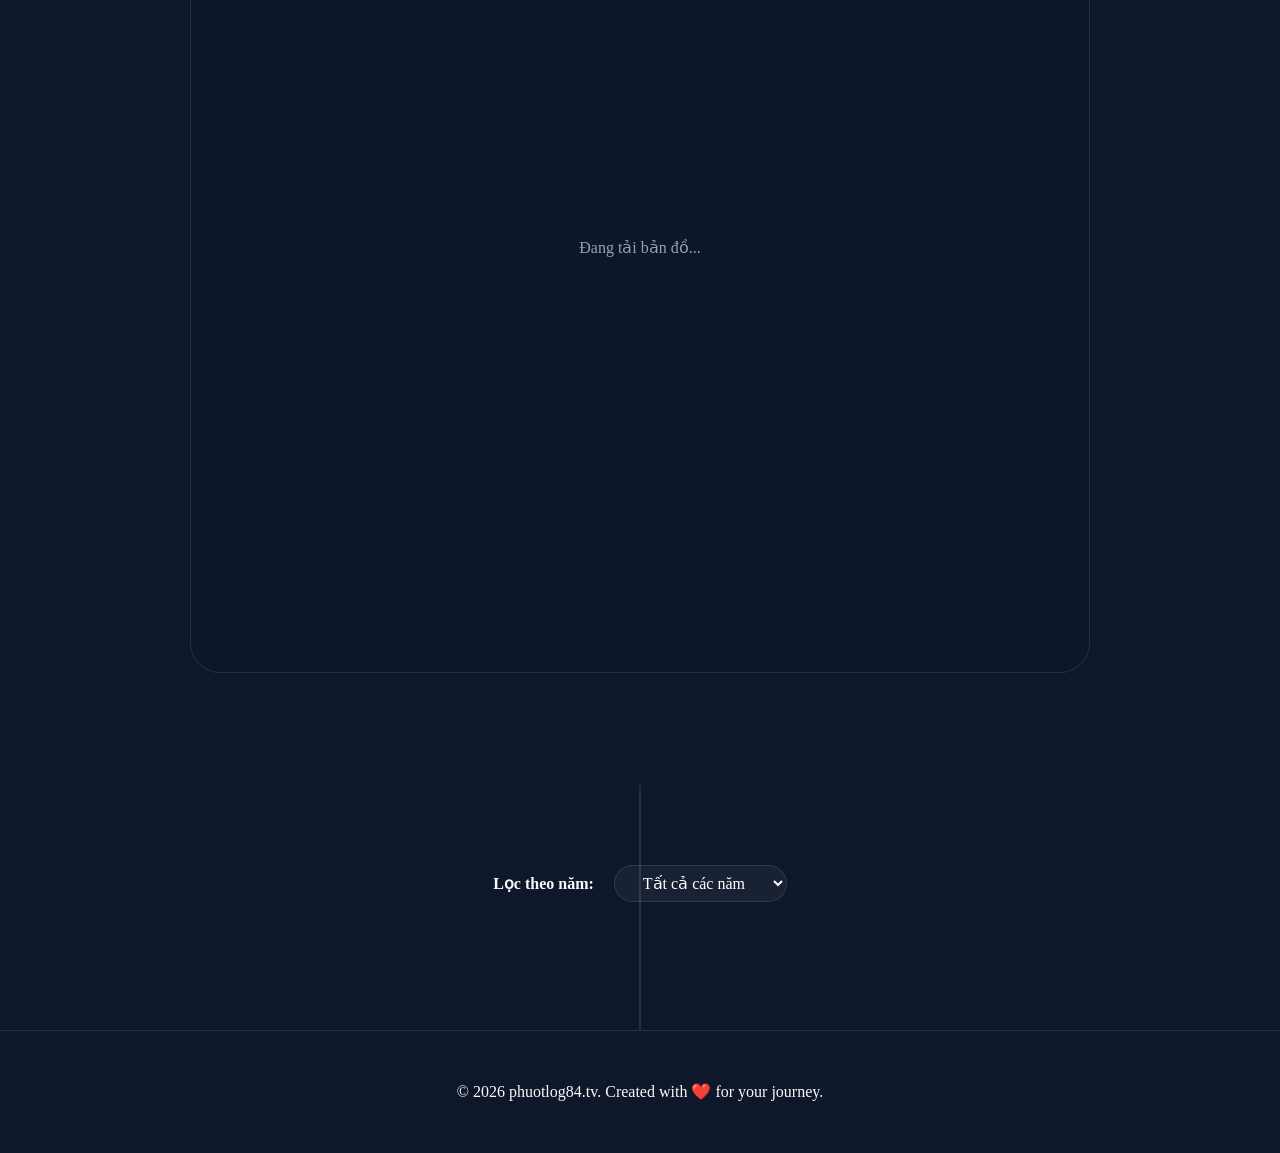
==== commit f157ec8e: "Fix HTML structure error and restore page visibility" ====
--- a/index.html
+++ b/index.html
@@ -124,27 +124,59 @@
         <p>&copy; 2026 phuotlog84.tv. Created with ❤️ for your journey.</p>
     </footer>
 
-    <script>
-        document.addEventListener('DOMContentLoaded', () => {
+    <script type="module">
+        import { initializeApp } from "https://www.gstatic.com/firebasejs/10.7.1/firebase-app.js";
+
+        import { getFirestore, collection, getDocs, doc, getDoc, query, orderBy } from "https://www.gstatic.com/firebasejs/10.7.1/firebase-firestore.js";
+
+        const firebaseConfig = {
+            apiKey: "AIzaSyCWwqbO7zNoUT-_NvJ12oPzzrkNJbv_xco",
+            authDomain: "phuotlog.firebaseapp.com",
+            projectId: "phuotlog",
+            storageBucket: "phuotlog.firebasestorage.app",
+            messagingSenderId: "349647181935",
+            appId: "1:349647181935:web:360d32ac7a0ebcb28fd59a"
+        };
+
+        const app = initializeApp(firebaseConfig);
+        const db = getFirestore(app);
+
+        document.addEventListener('DOMContentLoaded', async () => {
             const timelineContent = document.getElementById('timeline-content');
             const yearFilter = document.getElementById('yearFilter');
             const tripModal = document.getElementById('tripModal');
             const modalDetailContent = document.getElementById('modalDetailContent');
 
-            // Nạp số liệu thống kê từ Admin
-            const myStats = JSON.parse(localStorage.getItem('myStats')) || { km: "10500", provinces: "35", peaks: "15", years: "4" };
-            const statElements = document.querySelectorAll('.stat-number');
-            if (statElements.length >= 4) {
-                statElements[0].setAttribute('data-target', myStats.km.toString().replace(/,/g, ''));
-                statElements[1].setAttribute('data-target', myStats.provinces);
-                statElements[2].setAttribute('data-target', myStats.peaks);
-                statElements[3].setAttribute('data-target', myStats.years);
+            // --- NẠP THỐNG KÊ TỪ CLOUD ---
+            try {
+                const statsSnap = await getDoc(doc(db, "settings", "stats"));
+                if (statsSnap.exists()) {
+                    const stats = statsSnap.data();
+                    const statElements = document.querySelectorAll('.stat-number');
+                    if (statElements.length >= 4) {
+                        statElements[0].setAttribute('data-target', (stats.km || "0").replace(/,/g, ''));
+                        statElements[1].setAttribute('data-target', stats.provinces || "0");
+                        statElements[2].setAttribute('data-target', stats.peaks || "0");
+                        statElements[3].setAttribute('data-target', stats.years || "0");
+                        
+                        // Kích hoạt lại hiệu ứng chạy số
+                        startCounters();
+                    }
+                }
+            } catch (e) { console.error("Lỗi nạp stats:", e); }
+
+            // --- NẠP HÀNH TRÌNH TỪ CLOUD ---
+            let trips = [];
+            async function fetchTrips() {
+                const q = query(collection(db, "trips"), orderBy("year", "desc"));
+                const querySnapshot = await getDocs(q);
+                trips = [];
+                querySnapshot.forEach((doc) => {
+                    trips.push({ id: doc.id, ...doc.data() });
+                });
+                renderTimeline();
             }
-
-            let trips = JSON.parse(localStorage.getItem('myTrips')) || [
-                { id: 1, name: "Hà Giang Loop", year: "2023", km: 2500, cost: "8.500.000", route: "Hà Nội → Hà Giang → Quản Bạ → Yên Minh → Đồng Văn → Mèo Vạc", feel: "Hành trình tuyệt vời nhất đời mình.", image: "https://images.unsplash.com/photo-1528127269322-539801943592?auto=format&fit=crop&w=800&q=80", album: [] },
-                { id: 2, name: "Phú Yên - Quy Nhơn", year: "2024", km: 1200, cost: "4.000.000", route: "Tuy Hòa → Đại Lãnh → Gành Đá Đĩa → Quy Nhơn", feel: "Biển xanh vẫy gọi.", image: "https://images.unsplash.com/photo-1506461883276-594a12b11cf3?auto=format&fit=crop&w=800&q=80", album: [] }
-            ];
+            fetchTrips();
 
             function renderTimeline(filterYear = 'all') {
                 timelineContent.innerHTML = '';
@@ -155,7 +187,7 @@
                     return;
                 }
 
-                filteredTrips.sort((a, b) => b.year - a.year).forEach((trip, index) => {
+                filteredTrips.forEach((trip, index) => {
                     const isEven = index % 2 !== 0;
                     const block = `
                         <div class="year-block" style="margin-bottom: 8rem;">
@@ -164,7 +196,7 @@
                                 <div class="content-card-wrapper" style="flex: 1; min-width: 300px;">
                                     <div class="content-card">
                                         <button class="like-btn" onclick="toggleLike(event, this)">❤️</button>
-                                        <div onclick="showTripDetail(${trip.id})" style="cursor: pointer;">
+                                        <div onclick="showTripDetail('${trip.id}')" style="cursor: pointer;">
                                             <img src="${trip.image}" style="width: 100%; height: 300px; object-fit: cover;">
                                             <div style="padding: 1.5rem;">
                                                 <h2 style="color: var(--primary-color); margin-bottom: 0.5rem;">${trip.name}</h2>
@@ -179,7 +211,7 @@
                                 <div style="flex: 1; min-width: 300px; text-align: ${isEven ? 'right' : 'left'};">
                                     <h3 style="color: var(--secondary-color); font-size: 1.6rem; margin-bottom: 1rem;">Lộ trình</h3>
                                     <p style="font-size: 1.1rem; line-height: 1.8; color: var(--text-muted);">${trip.route || 'Đang cập nhật...'}</p>
-                                    <button class="view-more-btn" onclick="showTripDetail(${trip.id})" style="margin-top: 1.5rem;">XEM NHẬT KÝ 📜</button>
+                                    <button class="view-more-btn" onclick="showTripDetail('${trip.id}')" style="margin-top: 1.5rem;">XEM NHẬT KÝ 📜</button>
                                 </div>
                             </div>
                         </div>
@@ -197,54 +229,40 @@
                 const trip = trips.find(t => t.id === id);
                 if (!trip) return;
 
-                const albumImages = (trip.album || []).map(url => `<img src="${url.trim()}" alt="Album photo">`).join('');
-                const routeSteps = (trip.route || '').split('→').map(step => `<div class="route-step">${step.trim()}</div>`).join('');
-
                 modalDetailContent.innerHTML = `
-                    <div class="journal-container">
-                        <div class="journal-sidebar">
-                            <h1 style="font-size: 2.5rem; color: var(--primary-color); margin-bottom: 1.5rem;">${trip.name}</h1>
-                            <div style="margin-bottom: 2.5rem; padding: 1.5rem; background: rgba(0,0,0,0.2); border-radius: 20px;">
-                                <p style="font-size: 1.1rem; margin-bottom: 0.8rem;">📅 Năm: <strong>${trip.year}</strong></p>
-                                <p style="font-size: 1.1rem; margin-bottom: 0.8rem;">🏍️ Khoảng cách: <strong>${trip.km} KM</strong></p>
-                                <p style="font-size: 1.1rem; color: #feca57;">💸 Chi phí: <strong>${trip.cost || '---'} VNĐ</strong></p>
+                    <div style="display: grid; grid-template-columns: repeat(auto-fit, minmax(300px, 1fr)); gap: 3rem;">
+                        <div class="journal-stats">
+                            <h2 style="color: var(--secondary-color); margin-bottom: 1.5rem; font-size: 2.5rem;">${trip.name}</h2>
+                            <div class="stat-badge-grid" style="display: grid; grid-template-columns: 1fr 1fr; gap: 1rem; margin-bottom: 2rem;">
+                                <div style="background: rgba(255,255,255,0.05); padding: 1rem; border-radius: 15px;">
+                                    <p style="color: var(--text-muted); font-size: 0.8rem;">Quãng đường</p>
+                                    <p style="font-weight: 700; font-size: 1.2rem;">${trip.km} KM</p>
+                                </div>
+                                <div style="background: rgba(255,255,255,0.05); padding: 1rem; border-radius: 15px;">
+                                    <p style="color: var(--text-muted); font-size: 0.8rem;">Chi phí</p>
+                                    <p style="font-weight: 700; font-size: 1.2rem; color: #feca57;">${trip.cost} đ</p>
+                                </div>
                             </div>
-                            
-                            <h3 style="color: var(--secondary-color); margin-bottom: 1.5rem; letter-spacing: 2px;">LỘ TRÌNH</h3>
-                            <div style="margin-bottom: 2rem;">
-                                ${routeSteps || '<p>Đang cập nhật lộ trình...</p>'}
-                            </div>
-
-                            <h3 style="color: var(--primary-color); margin-top: 3rem; margin-bottom: 1rem;">CẢM NHẬN</h3>
-                            <p style="font-style: italic; line-height: 1.8; color: var(--text-muted); font-size: 1.1rem;">"${trip.feel}"</p>
+                            <h4 style="margin-bottom: 0.5rem; color: var(--primary-color);">Lộ trình cụ thể:</h4>
+                            <p style="margin-bottom: 2rem; line-height: 1.6;">${trip.route}</p>
+                            <h4 style="margin-bottom: 0.5rem; color: var(--primary-color);">Cảm nhận:</h4>
+                            <p style="font-style: italic; opacity: 0.8;">"${trip.feel}"</p>
                         </div>
-                        
-                        <div class="journal-main">
-                            <h3 style="font-size: 1.8rem; margin-bottom: 2rem;">ALBUM HÀNH TRÌNH 📸</h3>
-                            <div class="album-grid">
-                                <img src="${trip.image}" style="border: 3px solid var(--primary-color);">
-                                ${albumImages || '<p style="color: var(--text-muted); grid-column: span 2;">Chưa có ảnh trong album.</p>'}
+                        <div class="photo-album">
+                            <h3 style="margin-bottom: 1.5rem;">Album Ảnh 📸</h3>
+                            <div style="display: grid; grid-template-columns: repeat(auto-fill, minmax(120px, 1fr)); gap: 1rem;">
+                                ${trip.album ? trip.album.map(img => `<img src="${img}" class="album-thumb" onclick="openLightbox('${img}')">`).join('') : '<p>Chưa có ảnh album.</p>'}
                             </div>
                         </div>
                     </div>
                 `;
-                tripModal.style.display = "block";
-                document.body.style.overflow = "hidden";
-            };
-
-            window.closeModal = function() {
-                tripModal.style.display = "none";
-                document.body.style.overflow = "auto";
-            };
-
-            window.onclick = function(event) {
-                if (event.target == tripModal) closeModal();
             };
 
             yearFilter.addEventListener('change', (e) => renderTimeline(e.target.value));
             renderTimeline();
         });
     </script>
-    <script src="script.js"></script>
+    <script type="module" src="script.js"></script>
 </body>
 </html>
+
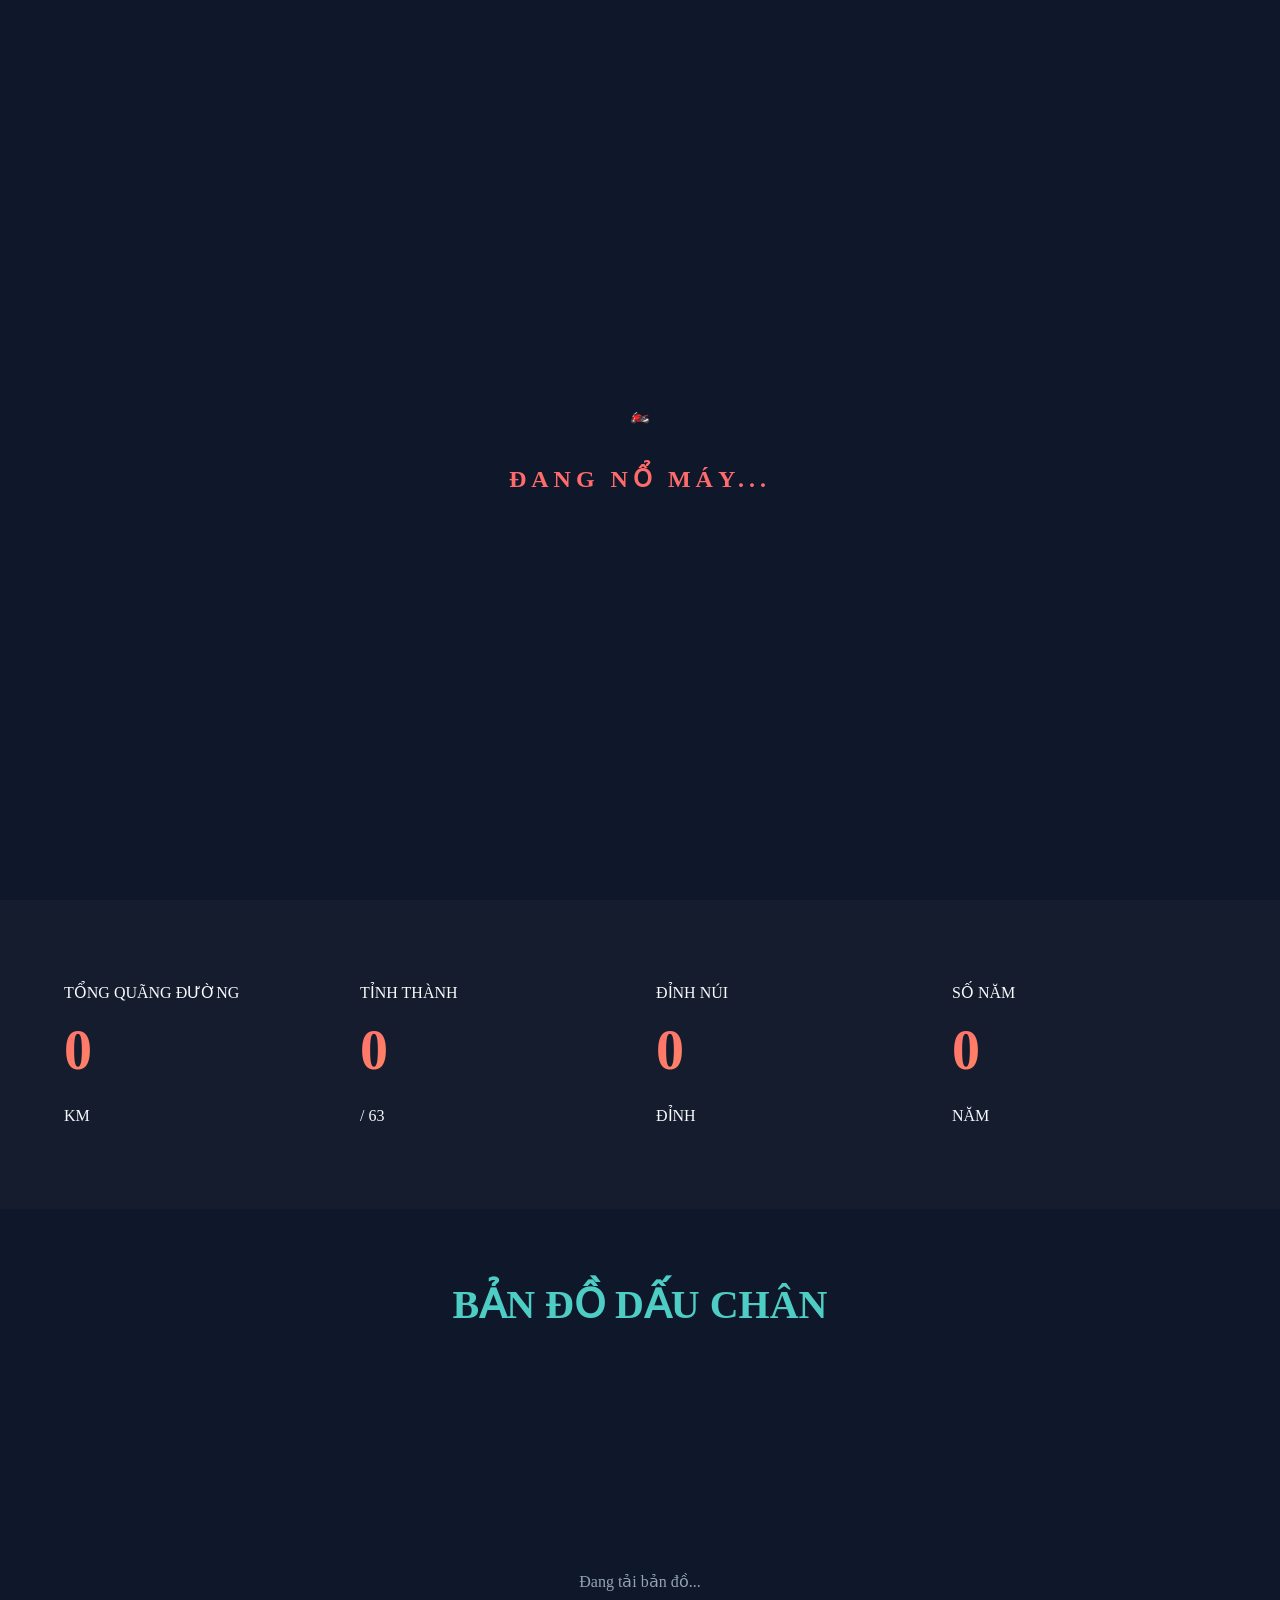
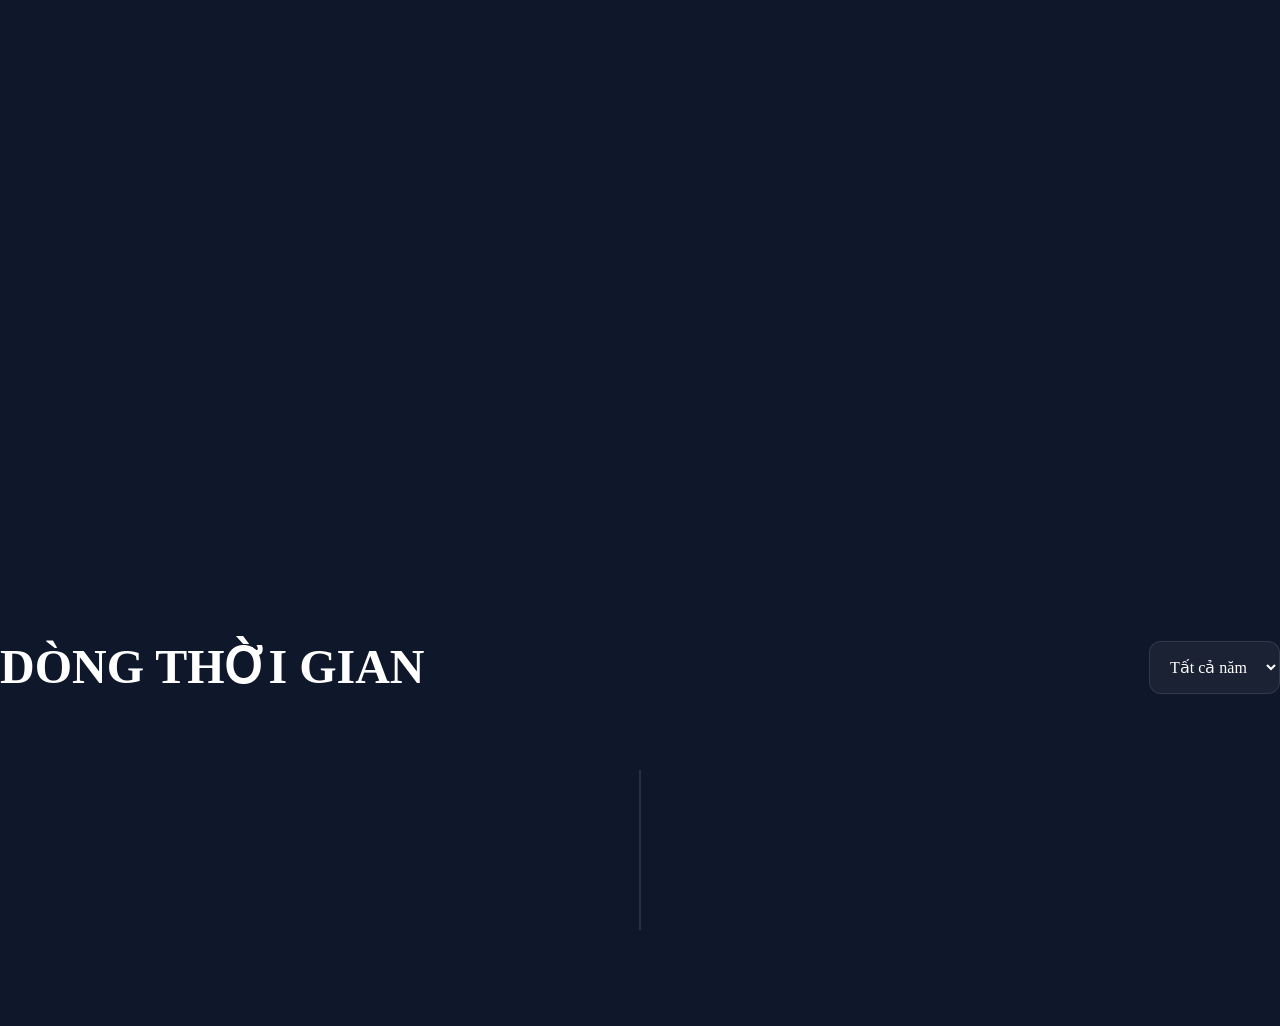
==== commit 83aa54e4: "Complete overhaul of index.html to fix structural bugs and loading hang" ====
--- a/index.html
+++ b/index.html
@@ -3,130 +3,98 @@
 <head>
     <meta charset="UTF-8">
     <meta name="viewport" content="width=device-width, initial-scale=1.0">
-    <title>phuotlog84.tv | Hành Trình Tự Do</title>
+    <title>PHUOTLOG84.TV | Hành Trình Tự Do</title>
     <link rel="stylesheet" href="style.css">
+    <script src="https://code.highcharts.com/maps/highmaps.js"></script>
+    <script src="https://code.highcharts.com/maps/modules/exporting.js"></script>
 </head>
-<body class="theme-day">
-
-    <!-- Màn hình chờ khởi động -->
-    <div id="loading-screen">
-        <div class="loader-bike">🏍️</div>
-        <div class="loading-text">ĐANG NỔ MÁY...</div>
+<body style="font-family: 'Times New Roman', Times, serif;">
+
+    <!-- Màn hình chờ (Loading) -->
+    <div id="loading-screen" style="position: fixed; inset: 0; background: #0f172a; z-index: 10000; display: flex; flex-direction: column; align-items: center; justify-content: center; transition: 1s;">
+        <div class="motorcycle-loader">🏍️</div>
+        <h2 style="color: #ff6b6b; margin-top: 2rem; letter-spacing: 5px;">ĐANG NỔ MÁY...</h2>
     </div>
 
-    <!-- Lightbox phóng to ảnh -->
-    <div class="lightbox" id="lightbox">
+    <!-- Hero Section -->
+    <header class="hero">
+        <div class="hero-overlay"></div>
+        <div class="hero-content">
+            <h1 id="main-title" style="font-size: 5rem; font-weight: 900; margin-bottom: 1rem;">PHUOTLOG84.TV</h1>
+            <p id="typewriter" class="hero-subtitle"></p>
+            <div class="scroll-indicator">↓ Cuộn để khám phá</div>
+        </div>
+    </header>
+
+    <!-- Thống kê Cloud -->
+    <section class="stats-section">
+        <div class="stats-grid">
+            <div class="stat-card">
+                <p class="stat-label">TỔNG QUÃNG ĐƯỜNG</p>
+                <h2 class="stat-number" data-target="0">0</h2>
+                <span class="stat-unit">KM</span>
+            </div>
+            <div class="stat-card">
+                <p class="stat-label">TỈNH THÀNH</p>
+                <h2 class="stat-number" data-target="0">0</h2>
+                <span class="stat-unit">/ 63</span>
+            </div>
+            <div class="stat-card">
+                <p class="stat-label">ĐỈNH NÚI</p>
+                <h2 class="stat-number" data-target="0">0</h2>
+                <span class="stat-unit">ĐỈNH</span>
+            </div>
+            <div class="stat-card">
+                <p class="stat-label">SỐ NĂM</p>
+                <h2 class="stat-number" data-target="0">0</h2>
+                <span class="stat-unit">NĂM</span>
+            </div>
+        </div>
+    </section>
+
+    <!-- Bản đồ Việt Nam -->
+    <section class="map-section" style="padding: 4rem 0; position: relative;">
+        <h2 style="text-align: center; font-size: 2.5rem; margin-bottom: 2rem; color: var(--secondary-color);">BẢN ĐỒ DẤU CHÂN</h2>
+        <div id="vietnam-map" style="width: 100%; height: 700px; margin: 0 auto;">
+            <p style="text-align: center; color: var(--text-muted); padding-top: 200px;">Đang tải bản đồ...</p>
+        </div>
+    </section>
+
+    <!-- Timeline Hành trình -->
+    <section class="timeline-section" style="padding: 6rem 0;">
+        <div class="container">
+            <div style="display: flex; justify-content: space-between; align-items: center; margin-bottom: 4rem;">
+                <h2 style="font-size: 3rem; color: #fff;">DÒNG THỜI GIAN</h2>
+                <select id="yearFilter" class="glass-select">
+                    <option value="all">Tất cả năm</option>
+                    <option value="2026">2026</option>
+                    <option value="2025">2025</option>
+                    <option value="2024">2024</option>
+                    <option value="2023">2023</option>
+                </select>
+            </div>
+            
+            <div id="timeline-content" class="timeline-container">
+                <!-- Dữ liệu từ Firebase -->
+            </div>
+        </div>
+    </section>
+
+    <!-- Modal Chi tiết -->
+    <div id="tripModal" class="modal" onclick="if(event.target==this) closeTripModal()">
+        <div class="modal-content">
+            <span class="close-modal" onclick="closeTripModal()">&times;</span>
+            <div id="modalDetailContent"></div>
+        </div>
+    </div>
+
+    <!-- Lightbox cho ảnh -->
+    <div id="lightbox" class="lightbox">
         <img src="" alt="Full view">
     </div>
 
-    <!-- Tên lửa về nhà -->
-    <div id="scrollToTop" title="Về đầu trang">🚀</div>
-
-    <nav>
-        <div class="logo">PHUOTLOG84.TV</div>
-        <div class="nav-links">
-            <a href="index.html">Hành trình</a>
-            <a href="huyhieu.html">Huy hiệu</a>
-            <a href="trangbi.html">Trang bị</a>
-        </div>
-
-    </nav>
-
-    <section class="hero" id="home">
-        <h1>4 NĂM RỰC RỠ</h1>
-        <p>Ghi lại từng cung đường, từng đỉnh núi và những khoảnh khắc tự do tuyệt vời nhất từ năm 2023 đến 2026.</p>
-        <div id="typewriter"></div>
-        <div id="quote-display" style="margin-top: 1rem;">"Đường đi ở dưới chân mình..."</div>
-    </section>
-
-    <!-- Thanh chỉ số năm bên cạnh -->
-    <div class="year-indicator">
-        <div class="year-dot active" data-year="2023" onclick="document.getElementById('year2023').scrollIntoView()"></div>
-        <div class="year-dot" data-year="2024" onclick="document.getElementById('year2024').scrollIntoView()"></div>
-        <div class="year-dot" data-year="2025" onclick="document.getElementById('year2025').scrollIntoView()"></div>
-        <div class="year-dot" data-year="2026" onclick="document.getElementById('year2026').scrollIntoView()"></div>
-    </div>
-
-    <!-- Thống kê hành trình -->
-    <section class="stats-grid">
-        <div class="stat-item">
-            <span class="stat-number" data-target="10500">0</span>
-            <p>Tổng KM đã đi</p>
-        </div>
-        <div class="stat-item">
-            <span class="stat-number" data-target="35">0</span>
-            <p>Tỉnh thành đã qua</p>
-        </div>
-        <div class="stat-item">
-            <span class="stat-number" data-target="15">0</span>
-            <p>Đỉnh núi chinh phục</p>
-        </div>
-        <div class="stat-item">
-            <span class="stat-number" data-target="4">0</span>
-            <p>Năm hành trình</p>
-        </div>
-    </section>
-
-    <section class="map-section">
-        <h2>BẢN ĐỒ CHI TIẾT HÀNH TRÌNH</h2>
-        <p style="color: var(--text-muted); margin-bottom: 2rem;">Dấu chân qua các miền di sản từ 2023 đến 2026</p>
-        <div class="map-container" style="height: 850px; background: rgba(15, 23, 42, 0.5); display: flex; justify-content: center; align-items: center; border: 1px solid var(--glass-border); border-radius: 30px; position: relative;">
-            <div id="vietnam-map" style="width: 100%; height: 100%; display: flex; justify-content: center; align-items: center;">
-                <!-- SVG sẽ được nạp vào đây qua JS -->
-                <p style="color: var(--text-muted);">Đang tải bản đồ...</p>
-            </div>
-        </div>
-
-    </section>
-
-    <section class="timeline-container" id="timeline">
-        <div style="text-align: center; margin-bottom: 3rem;">
-            <label style="margin-right: 1rem; font-weight: 700;">Lọc theo năm:</label>
-            <select id="yearFilter" style="background: var(--card-bg); color: white; border: 1px solid var(--glass-border); padding: 0.5rem 1.5rem; border-radius: 50px; cursor: pointer;">
-                <option value="all">Tất cả các năm</option>
-                <option value="2023">2023</option>
-                <option value="2024">2024</option>
-                <option value="2025">2025</option>
-                <option value="2026">2026</option>
-            </select>
-        </div>
-        <div id="timeline-content">
-            <!-- Dữ liệu sẽ được tự động đổ vào đây từ LocalStorage -->
-        </div>
-    </section>
-
-    <!-- Trình phát nhạc -->
-    <div class="music-player">
-        <div class="disc" id="musicDisc"></div>
-        <div>
-            <p style="font-size: 0.8rem; font-weight: 700; color: var(--primary-color);">PHƯỢT RADIO</p>
-            <p id="trackName" style="font-size: 0.7rem; color: var(--text-muted);">Chill Lo-fi Beat</p>
-        </div>
-        <button id="playBtn" style="background: none; border: none; cursor: pointer; font-size: 1.2rem;">▶️</button>
-    </div>
-
-
-    <div class="audio-toggle" id="audioToggle">
-        <span id="audioIcon">🔈</span>
-        <span id="audioText">Bật tiếng tự nhiên</span>
-    </div>
-    <!-- Modal Chi tiết Nhật ký Hành trình -->
-    <div id="tripModal" class="modal">
-        <div class="modal-content">
-            <span class="close-modal" onclick="closeModal()">&times;</span>
-            <div id="modalDetailContent">
-                <!-- Dữ liệu được đổ từ JS -->
-            </div>
-        </div>
-    </div>
-
-    <footer style="padding: 3rem; text-align: center; border-top: 1px solid var(--glass-border);">
-        <p>&copy; 2026 phuotlog84.tv. Created with ❤️ for your journey.</p>
-    </footer>
-
     <script type="module">
         import { initializeApp } from "https://www.gstatic.com/firebasejs/10.7.1/firebase-app.js";
-
         import { getFirestore, collection, getDocs, doc, getDoc, query, orderBy } from "https://www.gstatic.com/firebasejs/10.7.1/firebase-firestore.js";
 
         const firebaseConfig = {
@@ -147,60 +115,50 @@
             const tripModal = document.getElementById('tripModal');
             const modalDetailContent = document.getElementById('modalDetailContent');
 
-            // --- NẠP THỐNG KÊ TỪ CLOUD ---
+            // 1. NẠP THỐNG KÊ
             try {
                 const statsSnap = await getDoc(doc(db, "settings", "stats"));
                 if (statsSnap.exists()) {
                     const stats = statsSnap.data();
-                    const statElements = document.querySelectorAll('.stat-number');
-                    if (statElements.length >= 4) {
-                        statElements[0].setAttribute('data-target', (stats.km || "0").replace(/,/g, ''));
-                        statElements[1].setAttribute('data-target', stats.provinces || "0");
-                        statElements[2].setAttribute('data-target', stats.peaks || "0");
-                        statElements[3].setAttribute('data-target', stats.years || "0");
-                        
-                        // Kích hoạt lại hiệu ứng chạy số
-                        startCounters();
-                    }
+                    const nums = document.querySelectorAll('.stat-number');
+                    nums[0].setAttribute('data-target', (stats.km || "0").replace(/,/g, ''));
+                    nums[1].setAttribute('data-target', stats.provinces || "0");
+                    nums[2].setAttribute('data-target', stats.peaks || "0");
+                    nums[3].setAttribute('data-target', stats.years || "0");
+                    startCounters();
                 }
-            } catch (e) { console.error("Lỗi nạp stats:", e); }
-
-            // --- NẠP HÀNH TRÌNH TỪ CLOUD ---
+            } catch (e) { console.error(e); }
+
+            // 2. NẠP HÀNH TRÌNH
             let trips = [];
-            async function fetchTrips() {
+            const fetchTrips = async () => {
                 const q = query(collection(db, "trips"), orderBy("year", "desc"));
                 const querySnapshot = await getDocs(q);
-                trips = [];
-                querySnapshot.forEach((doc) => {
-                    trips.push({ id: doc.id, ...doc.data() });
-                });
+                trips = querySnapshot.docs.map(doc => ({ id: doc.id, ...doc.data() }));
                 renderTimeline();
-            }
+            };
             fetchTrips();
 
             function renderTimeline(filterYear = 'all') {
                 timelineContent.innerHTML = '';
-                const filteredTrips = filterYear === 'all' ? trips : trips.filter(t => t.year == filterYear);
-                
-                if (filteredTrips.length === 0) {
-                    timelineContent.innerHTML = `<p style="text-align:center; padding: 5rem; color: var(--text-muted);">Chưa có chuyến đi nào trong năm ${filterYear}.</p>`;
+                const filtered = filterYear === 'all' ? trips : trips.filter(t => t.year == filterYear);
+                if (filtered.length === 0) {
+                    timelineContent.innerHTML = `<p style="text-align:center; padding: 5rem;">Chưa có chuyến đi nào trong năm ${filterYear}.</p>`;
                     return;
                 }
-
-                filteredTrips.forEach((trip, index) => {
-                    const isEven = index % 2 !== 0;
-                    const block = `
+                filtered.forEach((trip, idx) => {
+                    const isEven = idx % 2 !== 0;
+                    timelineContent.innerHTML += `
                         <div class="year-block" style="margin-bottom: 8rem;">
                             <div class="year-label-bubble">${trip.year}</div>
                             <div style="display: flex; flex-wrap: wrap; gap: 3rem; ${isEven ? 'flex-direction: row-reverse;' : ''} align-items: center;">
                                 <div class="content-card-wrapper" style="flex: 1; min-width: 300px;">
                                     <div class="content-card">
-                                        <button class="like-btn" onclick="toggleLike(event, this)">❤️</button>
                                         <div onclick="showTripDetail('${trip.id}')" style="cursor: pointer;">
                                             <img src="${trip.image}" style="width: 100%; height: 300px; object-fit: cover;">
                                             <div style="padding: 1.5rem;">
-                                                <h2 style="color: var(--primary-color); margin-bottom: 0.5rem;">${trip.name}</h2>
-                                                <div style="display: flex; gap: 1rem; font-size: 0.9rem; font-weight: 700;">
+                                                <h2 style="color: var(--primary-color);">${trip.name}</h2>
+                                                <div style="display: flex; gap: 1rem; margin-top: 1rem;">
                                                     <span>🏍️ ${trip.km} KM</span>
                                                     <span style="color: #feca57;">💸 ${trip.cost || '---'} đ</span>
                                                 </div>
@@ -209,60 +167,80 @@
                                     </div>
                                 </div>
                                 <div style="flex: 1; min-width: 300px; text-align: ${isEven ? 'right' : 'left'};">
-                                    <h3 style="color: var(--secondary-color); font-size: 1.6rem; margin-bottom: 1rem;">Lộ trình</h3>
-                                    <p style="font-size: 1.1rem; line-height: 1.8; color: var(--text-muted);">${trip.route || 'Đang cập nhật...'}</p>
+                                    <h3 style="color: var(--secondary-color); margin-bottom: 1rem;">Lộ trình</h3>
+                                    <p style="font-size: 1.1rem; line-height: 1.8;">${trip.route || 'Đang cập nhật...'}</p>
                                     <button class="view-more-btn" onclick="showTripDetail('${trip.id}')" style="margin-top: 1.5rem;">XEM NHẬT KÝ 📜</button>
                                 </div>
                             </div>
                         </div>
                     `;
-                    timelineContent.innerHTML += block;
                 });
             }
 
-            window.toggleLike = function(e, btn) {
-                e.stopPropagation();
-                btn.classList.toggle('active');
-            };
-
-            window.showTripDetail = function(id) {
+            window.showTripDetail = (id) => {
                 const trip = trips.find(t => t.id === id);
                 if (!trip) return;
-
                 modalDetailContent.innerHTML = `
                     <div style="display: grid; grid-template-columns: repeat(auto-fit, minmax(300px, 1fr)); gap: 3rem;">
-                        <div class="journal-stats">
-                            <h2 style="color: var(--secondary-color); margin-bottom: 1.5rem; font-size: 2.5rem;">${trip.name}</h2>
-                            <div class="stat-badge-grid" style="display: grid; grid-template-columns: 1fr 1fr; gap: 1rem; margin-bottom: 2rem;">
-                                <div style="background: rgba(255,255,255,0.05); padding: 1rem; border-radius: 15px;">
-                                    <p style="color: var(--text-muted); font-size: 0.8rem;">Quãng đường</p>
-                                    <p style="font-weight: 700; font-size: 1.2rem;">${trip.km} KM</p>
-                                </div>
-                                <div style="background: rgba(255,255,255,0.05); padding: 1rem; border-radius: 15px;">
-                                    <p style="color: var(--text-muted); font-size: 0.8rem;">Chi phí</p>
-                                    <p style="font-weight: 700; font-size: 1.2rem; color: #feca57;">${trip.cost} đ</p>
-                                </div>
-                            </div>
-                            <h4 style="margin-bottom: 0.5rem; color: var(--primary-color);">Lộ trình cụ thể:</h4>
-                            <p style="margin-bottom: 2rem; line-height: 1.6;">${trip.route}</p>
-                            <h4 style="margin-bottom: 0.5rem; color: var(--primary-color);">Cảm nhận:</h4>
-                            <p style="font-style: italic; opacity: 0.8;">"${trip.feel}"</p>
+                        <div>
+                            <h2 style="color: var(--secondary-color); font-size: 2.5rem;">${trip.name}</h2>
+                            <p style="margin-top: 1rem;"><strong>Khoảng cách:</strong> ${trip.km} KM | <strong>Chi phí:</strong> ${trip.cost} đ</p>
+                            <h4 style="margin-top: 2rem;">Lộ trình:</h4><p>${trip.route}</p>
+                            <h4 style="margin-top: 2rem;">Cảm nhận:</h4><p style="font-style: italic;">"${trip.feel}"</p>
                         </div>
-                        <div class="photo-album">
-                            <h3 style="margin-bottom: 1.5rem;">Album Ảnh 📸</h3>
-                            <div style="display: grid; grid-template-columns: repeat(auto-fill, minmax(120px, 1fr)); gap: 1rem;">
-                                ${trip.album ? trip.album.map(img => `<img src="${img}" class="album-thumb" onclick="openLightbox('${img}')">`).join('') : '<p>Chưa có ảnh album.</p>'}
+                        <div>
+                            <h3>Album Ảnh 📸</h3>
+                            <div style="display: grid; grid-template-columns: repeat(auto-fill, minmax(120px, 1fr)); gap: 1rem; margin-top: 1.5rem;">
+                                ${trip.album ? trip.album.map(img => `<img src="${img}" class="album-thumb" onclick="openLightbox('${img}')">`).join('') : '<p>Chưa có ảnh.</p>'}
                             </div>
                         </div>
                     </div>
                 `;
+                tripModal.style.display = 'flex';
+                document.body.style.overflow = 'hidden';
             };
 
-            yearFilter.addEventListener('change', (e) => renderTimeline(e.target.value));
-            renderTimeline();
+            window.closeTripModal = () => {
+                tripModal.style.display = 'none';
+                document.body.style.overflow = 'auto';
+            };
+
+            yearFilter.onchange = (e) => renderTimeline(e.target.value);
+
+            function startCounters() {
+                document.querySelectorAll('.stat-number').forEach(counter => {
+                    const target = +counter.getAttribute('data-target');
+                    let count = 0;
+                    const inc = target / 50;
+                    const update = () => {
+                        if (count < target) {
+                            count += inc;
+                            counter.innerText = Math.ceil(count).toLocaleString();
+                            setTimeout(update, 20);
+                        } else { counter.innerText = target.toLocaleString(); }
+                    };
+                    update();
+                });
+            }
         });
+
+        window.openLightbox = (src) => {
+            const lb = document.getElementById('lightbox');
+            lb.querySelector('img').src = src;
+            lb.style.display = 'flex';
+        };
+        document.getElementById('lightbox').onclick = function() { this.style.display = 'none'; };
+
+        // TẮT MÀN HÌNH CHỜ (Cực kỳ quan trọng)
+        const hideLoading = () => {
+            const ls = document.getElementById('loading-screen');
+            if (ls) {
+                ls.style.opacity = '0';
+                setTimeout(() => ls.style.display = 'none', 1000);
+            }
+        };
+        setTimeout(hideLoading, 2000);
     </script>
     <script type="module" src="script.js"></script>
 </body>
 </html>
-
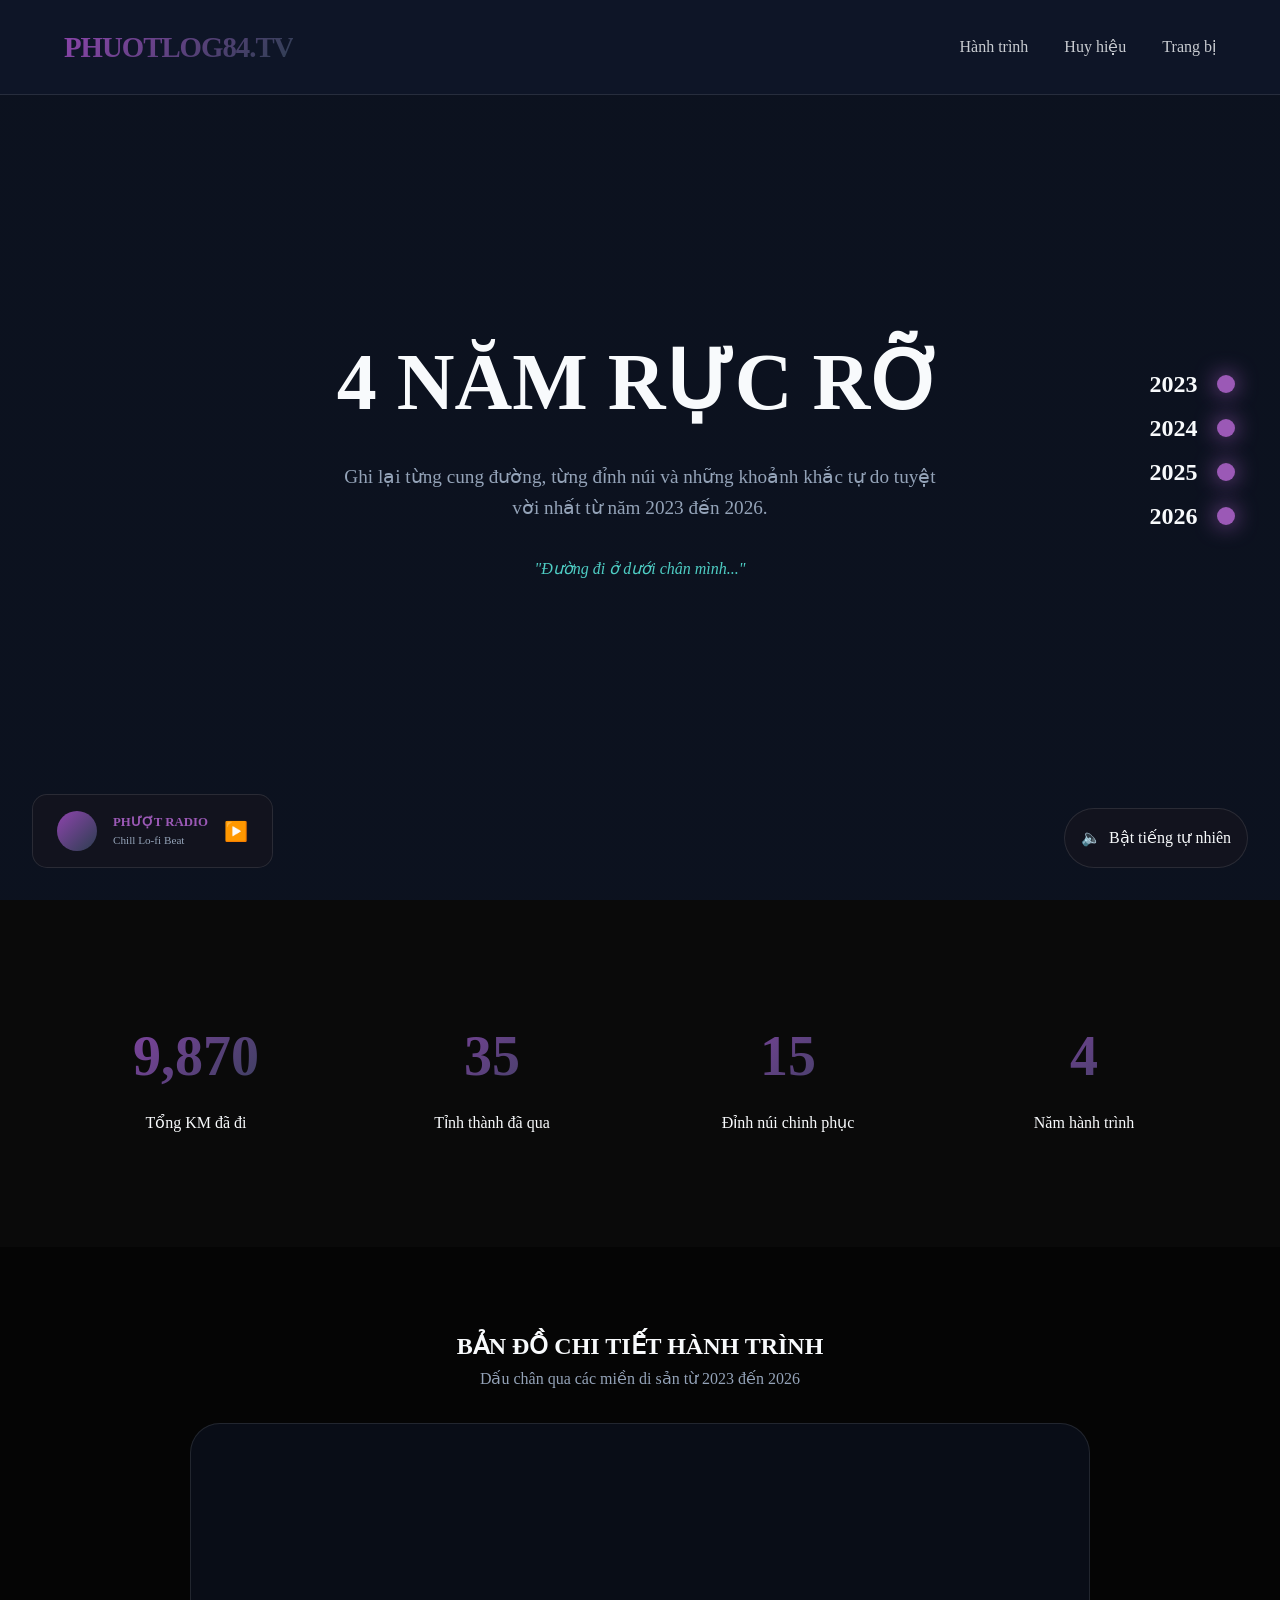
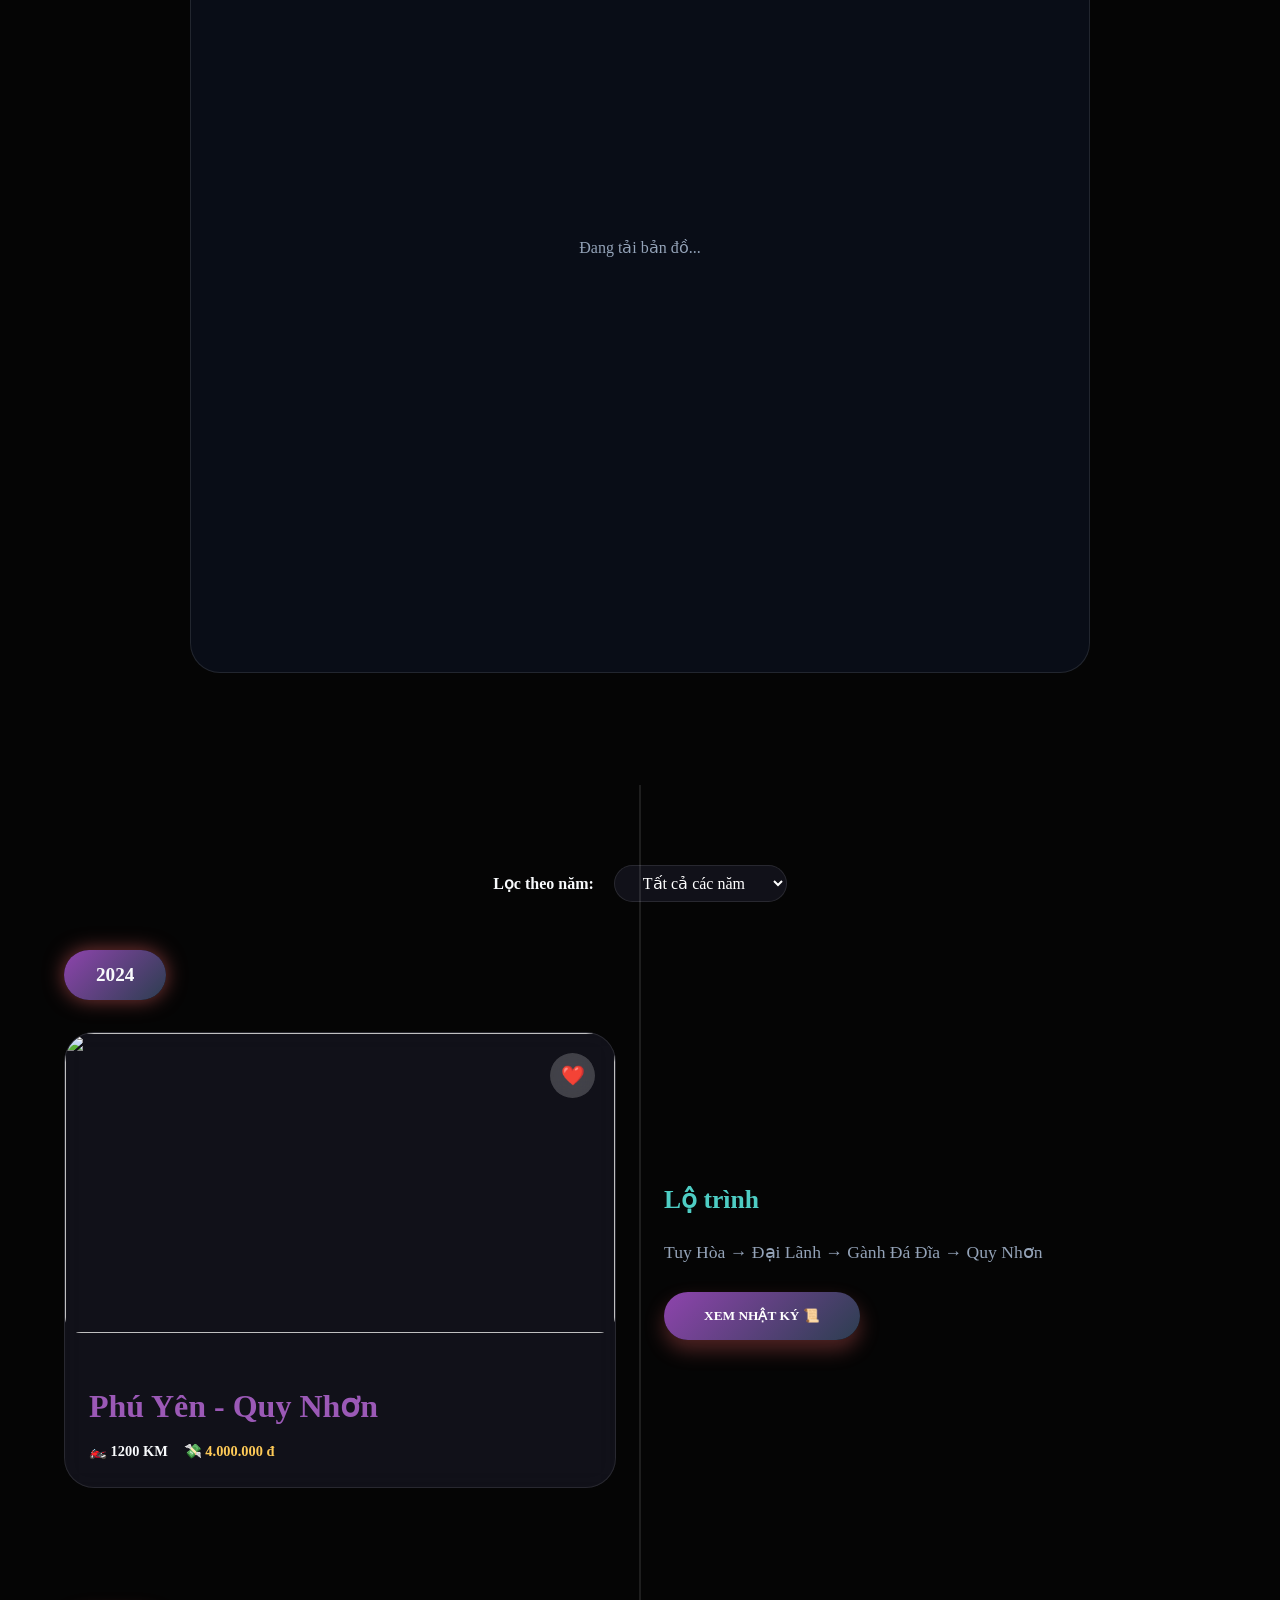
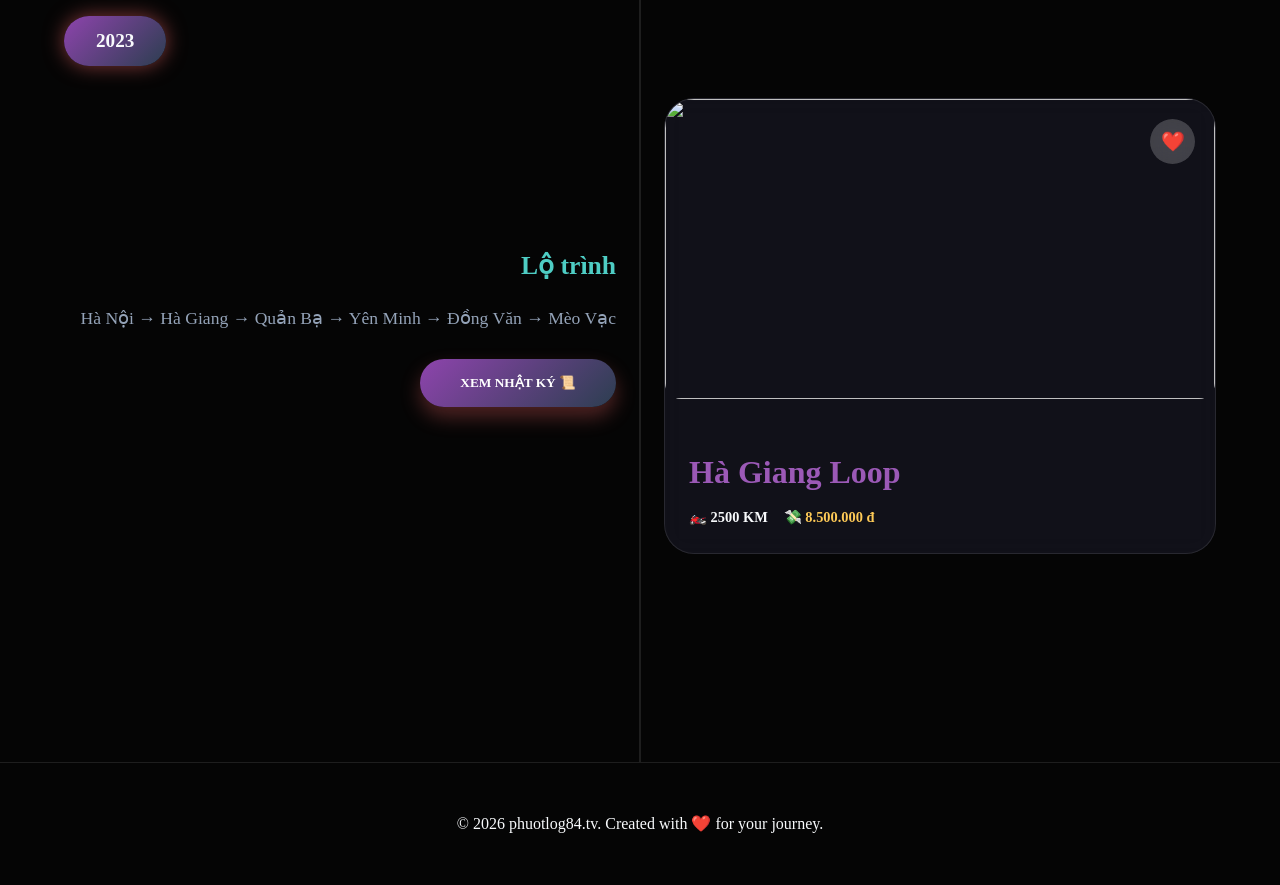
==== commit a29f7d62: "Final updates: Times New Roman, Like button, and full data sync fix" ====
--- a/index.html
+++ b/index.html
@@ -3,162 +3,172 @@
 <head>
     <meta charset="UTF-8">
     <meta name="viewport" content="width=device-width, initial-scale=1.0">
-    <title>PHUOTLOG84.TV | Hành Trình Tự Do</title>
+    <title>phuotlog84.tv | Hành Trình Tự Do</title>
     <link rel="stylesheet" href="style.css">
-    <script src="https://code.highcharts.com/maps/highmaps.js"></script>
-    <script src="https://code.highcharts.com/maps/modules/exporting.js"></script>
 </head>
-<body style="font-family: 'Times New Roman', Times, serif;">
-
-    <!-- Màn hình chờ (Loading) -->
-    <div id="loading-screen" style="position: fixed; inset: 0; background: #0f172a; z-index: 10000; display: flex; flex-direction: column; align-items: center; justify-content: center; transition: 1s;">
-        <div class="motorcycle-loader">🏍️</div>
-        <h2 style="color: #ff6b6b; margin-top: 2rem; letter-spacing: 5px;">ĐANG NỔ MÁY...</h2>
-    </div>
-
-    <!-- Hero Section -->
-    <header class="hero">
-        <div class="hero-overlay"></div>
-        <div class="hero-content">
-            <h1 id="main-title" style="font-size: 5rem; font-weight: 900; margin-bottom: 1rem;">PHUOTLOG84.TV</h1>
-            <p id="typewriter" class="hero-subtitle"></p>
-            <div class="scroll-indicator">↓ Cuộn để khám phá</div>
-        </div>
-    </header>
-
-    <!-- Thống kê Cloud -->
-    <section class="stats-section">
-        <div class="stats-grid">
-            <div class="stat-card">
-                <p class="stat-label">TỔNG QUÃNG ĐƯỜNG</p>
-                <h2 class="stat-number" data-target="0">0</h2>
-                <span class="stat-unit">KM</span>
+<body class="theme-day">
+
+    <!-- Màn hình chờ khởi động -->
+    <div id="loading-screen">
+        <div class="loader-bike">🏍️</div>
+        <div class="loading-text">ĐANG NỔ MÁY...</div>
+    </div>
+
+    <!-- Lightbox phóng to ảnh -->
+    <div class="lightbox" id="lightbox">
+        <img src="" alt="Full view">
+    </div>
+
+    <!-- Tên lửa về nhà -->
+    <div id="scrollToTop" title="Về đầu trang">🚀</div>
+
+    <nav>
+        <div class="logo">PHUOTLOG84.TV</div>
+        <div class="nav-links">
+            <a href="index.html">Hành trình</a>
+            <a href="huyhieu.html">Huy hiệu</a>
+            <a href="trangbi.html">Trang bị</a>
+        </div>
+
+    </nav>
+
+    <section class="hero" id="home">
+        <h1>4 NĂM RỰC RỠ</h1>
+        <p>Ghi lại từng cung đường, từng đỉnh núi và những khoảnh khắc tự do tuyệt vời nhất từ năm 2023 đến 2026.</p>
+        <div id="typewriter"></div>
+        <div id="quote-display" style="margin-top: 1rem;">"Đường đi ở dưới chân mình..."</div>
+    </section>
+
+    <!-- Thanh chỉ số năm bên cạnh -->
+    <div class="year-indicator">
+        <div class="year-dot active" data-year="2023" onclick="document.getElementById('year2023').scrollIntoView()"></div>
+        <div class="year-dot" data-year="2024" onclick="document.getElementById('year2024').scrollIntoView()"></div>
+        <div class="year-dot" data-year="2025" onclick="document.getElementById('year2025').scrollIntoView()"></div>
+        <div class="year-dot" data-year="2026" onclick="document.getElementById('year2026').scrollIntoView()"></div>
+    </div>
+
+    <!-- Thống kê hành trình -->
+    <section class="stats-grid">
+        <div class="stat-item">
+            <span class="stat-number" data-target="10500">0</span>
+            <p>Tổng KM đã đi</p>
+        </div>
+        <div class="stat-item">
+            <span class="stat-number" data-target="35">0</span>
+            <p>Tỉnh thành đã qua</p>
+        </div>
+        <div class="stat-item">
+            <span class="stat-number" data-target="15">0</span>
+            <p>Đỉnh núi chinh phục</p>
+        </div>
+        <div class="stat-item">
+            <span class="stat-number" data-target="4">0</span>
+            <p>Năm hành trình</p>
+        </div>
+    </section>
+
+    <section class="map-section">
+        <h2>BẢN ĐỒ CHI TIẾT HÀNH TRÌNH</h2>
+        <p style="color: var(--text-muted); margin-bottom: 2rem;">Dấu chân qua các miền di sản từ 2023 đến 2026</p>
+        <div class="map-container" style="height: 850px; background: rgba(15, 23, 42, 0.5); display: flex; justify-content: center; align-items: center; border: 1px solid var(--glass-border); border-radius: 30px; position: relative;">
+            <div id="vietnam-map" style="width: 100%; height: 100%; display: flex; justify-content: center; align-items: center;">
+                <!-- SVG sẽ được nạp vào đây qua JS -->
+                <p style="color: var(--text-muted);">Đang tải bản đồ...</p>
             </div>
-            <div class="stat-card">
-                <p class="stat-label">TỈNH THÀNH</p>
-                <h2 class="stat-number" data-target="0">0</h2>
-                <span class="stat-unit">/ 63</span>
+        </div>
+
+    </section>
+
+    <section class="timeline-container" id="timeline">
+        <div style="text-align: center; margin-bottom: 3rem;">
+            <label style="margin-right: 1rem; font-weight: 700;">Lọc theo năm:</label>
+            <select id="yearFilter" style="background: var(--card-bg); color: white; border: 1px solid var(--glass-border); padding: 0.5rem 1.5rem; border-radius: 50px; cursor: pointer;">
+                <option value="all">Tất cả các năm</option>
+                <option value="2023">2023</option>
+                <option value="2024">2024</option>
+                <option value="2025">2025</option>
+                <option value="2026">2026</option>
+            </select>
+        </div>
+        <div id="timeline-content">
+            <!-- Dữ liệu sẽ được tự động đổ vào đây từ LocalStorage -->
+        </div>
+    </section>
+
+    <!-- Trình phát nhạc -->
+    <div class="music-player">
+        <div class="disc" id="musicDisc"></div>
+        <div>
+            <p style="font-size: 0.8rem; font-weight: 700; color: var(--primary-color);">PHƯỢT RADIO</p>
+            <p id="trackName" style="font-size: 0.7rem; color: var(--text-muted);">Chill Lo-fi Beat</p>
+        </div>
+        <button id="playBtn" style="background: none; border: none; cursor: pointer; font-size: 1.2rem;">▶️</button>
+    </div>
+
+
+    <div class="audio-toggle" id="audioToggle">
+        <span id="audioIcon">🔈</span>
+        <span id="audioText">Bật tiếng tự nhiên</span>
+    </div>
+    <!-- Modal Chi tiết Nhật ký Hành trình -->
+    <div id="tripModal" class="modal">
+        <div class="modal-content">
+            <span class="close-modal" onclick="closeModal()">&times;</span>
+            <div id="modalDetailContent">
+                <!-- Dữ liệu được đổ từ JS -->
             </div>
-            <div class="stat-card">
-                <p class="stat-label">ĐỈNH NÚI</p>
-                <h2 class="stat-number" data-target="0">0</h2>
-                <span class="stat-unit">ĐỈNH</span>
-            </div>
-            <div class="stat-card">
-                <p class="stat-label">SỐ NĂM</p>
-                <h2 class="stat-number" data-target="0">0</h2>
-                <span class="stat-unit">NĂM</span>
-            </div>
-        </div>
-    </section>
-
-    <!-- Bản đồ Việt Nam -->
-    <section class="map-section" style="padding: 4rem 0; position: relative;">
-        <h2 style="text-align: center; font-size: 2.5rem; margin-bottom: 2rem; color: var(--secondary-color);">BẢN ĐỒ DẤU CHÂN</h2>
-        <div id="vietnam-map" style="width: 100%; height: 700px; margin: 0 auto;">
-            <p style="text-align: center; color: var(--text-muted); padding-top: 200px;">Đang tải bản đồ...</p>
-        </div>
-    </section>
-
-    <!-- Timeline Hành trình -->
-    <section class="timeline-section" style="padding: 6rem 0;">
-        <div class="container">
-            <div style="display: flex; justify-content: space-between; align-items: center; margin-bottom: 4rem;">
-                <h2 style="font-size: 3rem; color: #fff;">DÒNG THỜI GIAN</h2>
-                <select id="yearFilter" class="glass-select">
-                    <option value="all">Tất cả năm</option>
-                    <option value="2026">2026</option>
-                    <option value="2025">2025</option>
-                    <option value="2024">2024</option>
-                    <option value="2023">2023</option>
-                </select>
-            </div>
-            
-            <div id="timeline-content" class="timeline-container">
-                <!-- Dữ liệu từ Firebase -->
-            </div>
-        </div>
-    </section>
-
-    <!-- Modal Chi tiết -->
-    <div id="tripModal" class="modal" onclick="if(event.target==this) closeTripModal()">
-        <div class="modal-content">
-            <span class="close-modal" onclick="closeTripModal()">&times;</span>
-            <div id="modalDetailContent"></div>
-        </div>
-    </div>
-
-    <!-- Lightbox cho ảnh -->
-    <div id="lightbox" class="lightbox">
-        <img src="" alt="Full view">
-    </div>
-
-    <script type="module">
-        import { initializeApp } from "https://www.gstatic.com/firebasejs/10.7.1/firebase-app.js";
-        import { getFirestore, collection, getDocs, doc, getDoc, query, orderBy } from "https://www.gstatic.com/firebasejs/10.7.1/firebase-firestore.js";
-
-        const firebaseConfig = {
-            apiKey: "AIzaSyCWwqbO7zNoUT-_NvJ12oPzzrkNJbv_xco",
-            authDomain: "phuotlog.firebaseapp.com",
-            projectId: "phuotlog",
-            storageBucket: "phuotlog.firebasestorage.app",
-            messagingSenderId: "349647181935",
-            appId: "1:349647181935:web:360d32ac7a0ebcb28fd59a"
-        };
-
-        const app = initializeApp(firebaseConfig);
-        const db = getFirestore(app);
-
-        document.addEventListener('DOMContentLoaded', async () => {
+        </div>
+    </div>
+
+    <footer style="padding: 3rem; text-align: center; border-top: 1px solid var(--glass-border);">
+        <p>&copy; 2026 phuotlog84.tv. Created with ❤️ for your journey.</p>
+    </footer>
+
+    <script>
+        document.addEventListener('DOMContentLoaded', () => {
             const timelineContent = document.getElementById('timeline-content');
             const yearFilter = document.getElementById('yearFilter');
             const tripModal = document.getElementById('tripModal');
             const modalDetailContent = document.getElementById('modalDetailContent');
 
-            // 1. NẠP THỐNG KÊ
-            try {
-                const statsSnap = await getDoc(doc(db, "settings", "stats"));
-                if (statsSnap.exists()) {
-                    const stats = statsSnap.data();
-                    const nums = document.querySelectorAll('.stat-number');
-                    nums[0].setAttribute('data-target', (stats.km || "0").replace(/,/g, ''));
-                    nums[1].setAttribute('data-target', stats.provinces || "0");
-                    nums[2].setAttribute('data-target', stats.peaks || "0");
-                    nums[3].setAttribute('data-target', stats.years || "0");
-                    startCounters();
-                }
-            } catch (e) { console.error(e); }
-
-            // 2. NẠP HÀNH TRÌNH
-            let trips = [];
-            const fetchTrips = async () => {
-                const q = query(collection(db, "trips"), orderBy("year", "desc"));
-                const querySnapshot = await getDocs(q);
-                trips = querySnapshot.docs.map(doc => ({ id: doc.id, ...doc.data() }));
-                renderTimeline();
-            };
-            fetchTrips();
+            // Nạp số liệu thống kê từ Admin
+            const myStats = JSON.parse(localStorage.getItem('myStats')) || { km: "10500", provinces: "35", peaks: "15", years: "4" };
+            const statElements = document.querySelectorAll('.stat-number');
+            if (statElements.length >= 4) {
+                statElements[0].setAttribute('data-target', myStats.km.toString().replace(/,/g, ''));
+                statElements[1].setAttribute('data-target', myStats.provinces);
+                statElements[2].setAttribute('data-target', myStats.peaks);
+                statElements[3].setAttribute('data-target', myStats.years);
+            }
+
+            let trips = JSON.parse(localStorage.getItem('myTrips')) || [
+                { id: 1, name: "Hà Giang Loop", year: "2023", km: 2500, cost: "8.500.000", route: "Hà Nội → Hà Giang → Quản Bạ → Yên Minh → Đồng Văn → Mèo Vạc", feel: "Hành trình tuyệt vời nhất đời mình.", image: "https://images.unsplash.com/photo-1528127269322-539801943592?auto=format&fit=crop&w=800&q=80", album: [] },
+                { id: 2, name: "Phú Yên - Quy Nhơn", year: "2024", km: 1200, cost: "4.000.000", route: "Tuy Hòa → Đại Lãnh → Gành Đá Đĩa → Quy Nhơn", feel: "Biển xanh vẫy gọi.", image: "https://images.unsplash.com/photo-1506461883276-594a12b11cf3?auto=format&fit=crop&w=800&q=80", album: [] }
+            ];
 
             function renderTimeline(filterYear = 'all') {
                 timelineContent.innerHTML = '';
-                const filtered = filterYear === 'all' ? trips : trips.filter(t => t.year == filterYear);
-                if (filtered.length === 0) {
-                    timelineContent.innerHTML = `<p style="text-align:center; padding: 5rem;">Chưa có chuyến đi nào trong năm ${filterYear}.</p>`;
+                const filteredTrips = filterYear === 'all' ? trips : trips.filter(t => t.year == filterYear);
+                
+                if (filteredTrips.length === 0) {
+                    timelineContent.innerHTML = `<p style="text-align:center; padding: 5rem; color: var(--text-muted);">Chưa có chuyến đi nào trong năm ${filterYear}.</p>`;
                     return;
                 }
-                filtered.forEach((trip, idx) => {
-                    const isEven = idx % 2 !== 0;
-                    timelineContent.innerHTML += `
+
+                filteredTrips.sort((a, b) => b.year - a.year).forEach((trip, index) => {
+                    const isEven = index % 2 !== 0;
+                    const block = `
                         <div class="year-block" style="margin-bottom: 8rem;">
                             <div class="year-label-bubble">${trip.year}</div>
                             <div style="display: flex; flex-wrap: wrap; gap: 3rem; ${isEven ? 'flex-direction: row-reverse;' : ''} align-items: center;">
                                 <div class="content-card-wrapper" style="flex: 1; min-width: 300px;">
                                     <div class="content-card">
-                                        <div onclick="showTripDetail('${trip.id}')" style="cursor: pointer;">
+                                        <button class="like-btn" onclick="toggleLike(event, this)">❤️</button>
+                                        <div onclick="showTripDetail(${trip.id})" style="cursor: pointer;">
                                             <img src="${trip.image}" style="width: 100%; height: 300px; object-fit: cover;">
                                             <div style="padding: 1.5rem;">
-                                                <h2 style="color: var(--primary-color);">${trip.name}</h2>
-                                                <div style="display: flex; gap: 1rem; margin-top: 1rem;">
+                                                <h2 style="color: var(--primary-color); margin-bottom: 0.5rem;">${trip.name}</h2>
+                                                <div style="display: flex; gap: 1rem; font-size: 0.9rem; font-weight: 700;">
                                                     <span>🏍️ ${trip.km} KM</span>
                                                     <span style="color: #feca57;">💸 ${trip.cost || '---'} đ</span>
                                                 </div>
@@ -167,80 +177,74 @@
                                     </div>
                                 </div>
                                 <div style="flex: 1; min-width: 300px; text-align: ${isEven ? 'right' : 'left'};">
-                                    <h3 style="color: var(--secondary-color); margin-bottom: 1rem;">Lộ trình</h3>
-                                    <p style="font-size: 1.1rem; line-height: 1.8;">${trip.route || 'Đang cập nhật...'}</p>
-                                    <button class="view-more-btn" onclick="showTripDetail('${trip.id}')" style="margin-top: 1.5rem;">XEM NHẬT KÝ 📜</button>
+                                    <h3 style="color: var(--secondary-color); font-size: 1.6rem; margin-bottom: 1rem;">Lộ trình</h3>
+                                    <p style="font-size: 1.1rem; line-height: 1.8; color: var(--text-muted);">${trip.route || 'Đang cập nhật...'}</p>
+                                    <button class="view-more-btn" onclick="showTripDetail(${trip.id})" style="margin-top: 1.5rem;">XEM NHẬT KÝ 📜</button>
                                 </div>
                             </div>
                         </div>
                     `;
+                    timelineContent.innerHTML += block;
                 });
             }
 
-            window.showTripDetail = (id) => {
+            window.toggleLike = function(e, btn) {
+                e.stopPropagation();
+                btn.classList.toggle('active');
+            };
+
+            window.showTripDetail = function(id) {
                 const trip = trips.find(t => t.id === id);
                 if (!trip) return;
+
+                const albumImages = (trip.album || []).map(url => `<img src="${url.trim()}" alt="Album photo">`).join('');
+                const routeSteps = (trip.route || '').split('→').map(step => `<div class="route-step">${step.trim()}</div>`).join('');
+
                 modalDetailContent.innerHTML = `
-                    <div style="display: grid; grid-template-columns: repeat(auto-fit, minmax(300px, 1fr)); gap: 3rem;">
-                        <div>
-                            <h2 style="color: var(--secondary-color); font-size: 2.5rem;">${trip.name}</h2>
-                            <p style="margin-top: 1rem;"><strong>Khoảng cách:</strong> ${trip.km} KM | <strong>Chi phí:</strong> ${trip.cost} đ</p>
-                            <h4 style="margin-top: 2rem;">Lộ trình:</h4><p>${trip.route}</p>
-                            <h4 style="margin-top: 2rem;">Cảm nhận:</h4><p style="font-style: italic;">"${trip.feel}"</p>
+                    <div class="journal-container">
+                        <div class="journal-sidebar">
+                            <h1 style="font-size: 2.5rem; color: var(--primary-color); margin-bottom: 1.5rem;">${trip.name}</h1>
+                            <div style="margin-bottom: 2.5rem; padding: 1.5rem; background: rgba(0,0,0,0.2); border-radius: 20px;">
+                                <p style="font-size: 1.1rem; margin-bottom: 0.8rem;">📅 Năm: <strong>${trip.year}</strong></p>
+                                <p style="font-size: 1.1rem; margin-bottom: 0.8rem;">🏍️ Khoảng cách: <strong>${trip.km} KM</strong></p>
+                                <p style="font-size: 1.1rem; color: #feca57;">💸 Chi phí: <strong>${trip.cost || '---'} VNĐ</strong></p>
+                            </div>
+                            
+                            <h3 style="color: var(--secondary-color); margin-bottom: 1.5rem; letter-spacing: 2px;">LỘ TRÌNH</h3>
+                            <div style="margin-bottom: 2rem;">
+                                ${routeSteps || '<p>Đang cập nhật lộ trình...</p>'}
+                            </div>
+
+                            <h3 style="color: var(--primary-color); margin-top: 3rem; margin-bottom: 1rem;">CẢM NHẬN</h3>
+                            <p style="font-style: italic; line-height: 1.8; color: var(--text-muted); font-size: 1.1rem;">"${trip.feel}"</p>
                         </div>
-                        <div>
-                            <h3>Album Ảnh 📸</h3>
-                            <div style="display: grid; grid-template-columns: repeat(auto-fill, minmax(120px, 1fr)); gap: 1rem; margin-top: 1.5rem;">
-                                ${trip.album ? trip.album.map(img => `<img src="${img}" class="album-thumb" onclick="openLightbox('${img}')">`).join('') : '<p>Chưa có ảnh.</p>'}
+                        
+                        <div class="journal-main">
+                            <h3 style="font-size: 1.8rem; margin-bottom: 2rem;">ALBUM HÀNH TRÌNH 📸</h3>
+                            <div class="album-grid">
+                                <img src="${trip.image}" style="border: 3px solid var(--primary-color);">
+                                ${albumImages || '<p style="color: var(--text-muted); grid-column: span 2;">Chưa có ảnh trong album.</p>'}
                             </div>
                         </div>
                     </div>
                 `;
-                tripModal.style.display = 'flex';
-                document.body.style.overflow = 'hidden';
-            };
-
-            window.closeTripModal = () => {
-                tripModal.style.display = 'none';
-                document.body.style.overflow = 'auto';
-            };
-
-            yearFilter.onchange = (e) => renderTimeline(e.target.value);
-
-            function startCounters() {
-                document.querySelectorAll('.stat-number').forEach(counter => {
-                    const target = +counter.getAttribute('data-target');
-                    let count = 0;
-                    const inc = target / 50;
-                    const update = () => {
-                        if (count < target) {
-                            count += inc;
-                            counter.innerText = Math.ceil(count).toLocaleString();
-                            setTimeout(update, 20);
-                        } else { counter.innerText = target.toLocaleString(); }
-                    };
-                    update();
-                });
-            }
+                tripModal.style.display = "block";
+                document.body.style.overflow = "hidden";
+            };
+
+            window.closeModal = function() {
+                tripModal.style.display = "none";
+                document.body.style.overflow = "auto";
+            };
+
+            window.onclick = function(event) {
+                if (event.target == tripModal) closeModal();
+            };
+
+            yearFilter.addEventListener('change', (e) => renderTimeline(e.target.value));
+            renderTimeline();
         });
-
-        window.openLightbox = (src) => {
-            const lb = document.getElementById('lightbox');
-            lb.querySelector('img').src = src;
-            lb.style.display = 'flex';
-        };
-        document.getElementById('lightbox').onclick = function() { this.style.display = 'none'; };
-
-        // TẮT MÀN HÌNH CHỜ (Cực kỳ quan trọng)
-        const hideLoading = () => {
-            const ls = document.getElementById('loading-screen');
-            if (ls) {
-                ls.style.opacity = '0';
-                setTimeout(() => ls.style.display = 'none', 1000);
-            }
-        };
-        setTimeout(hideLoading, 2000);
     </script>
-    <script type="module" src="script.js"></script>
+    <script src="script.js"></script>
 </body>
 </html>
